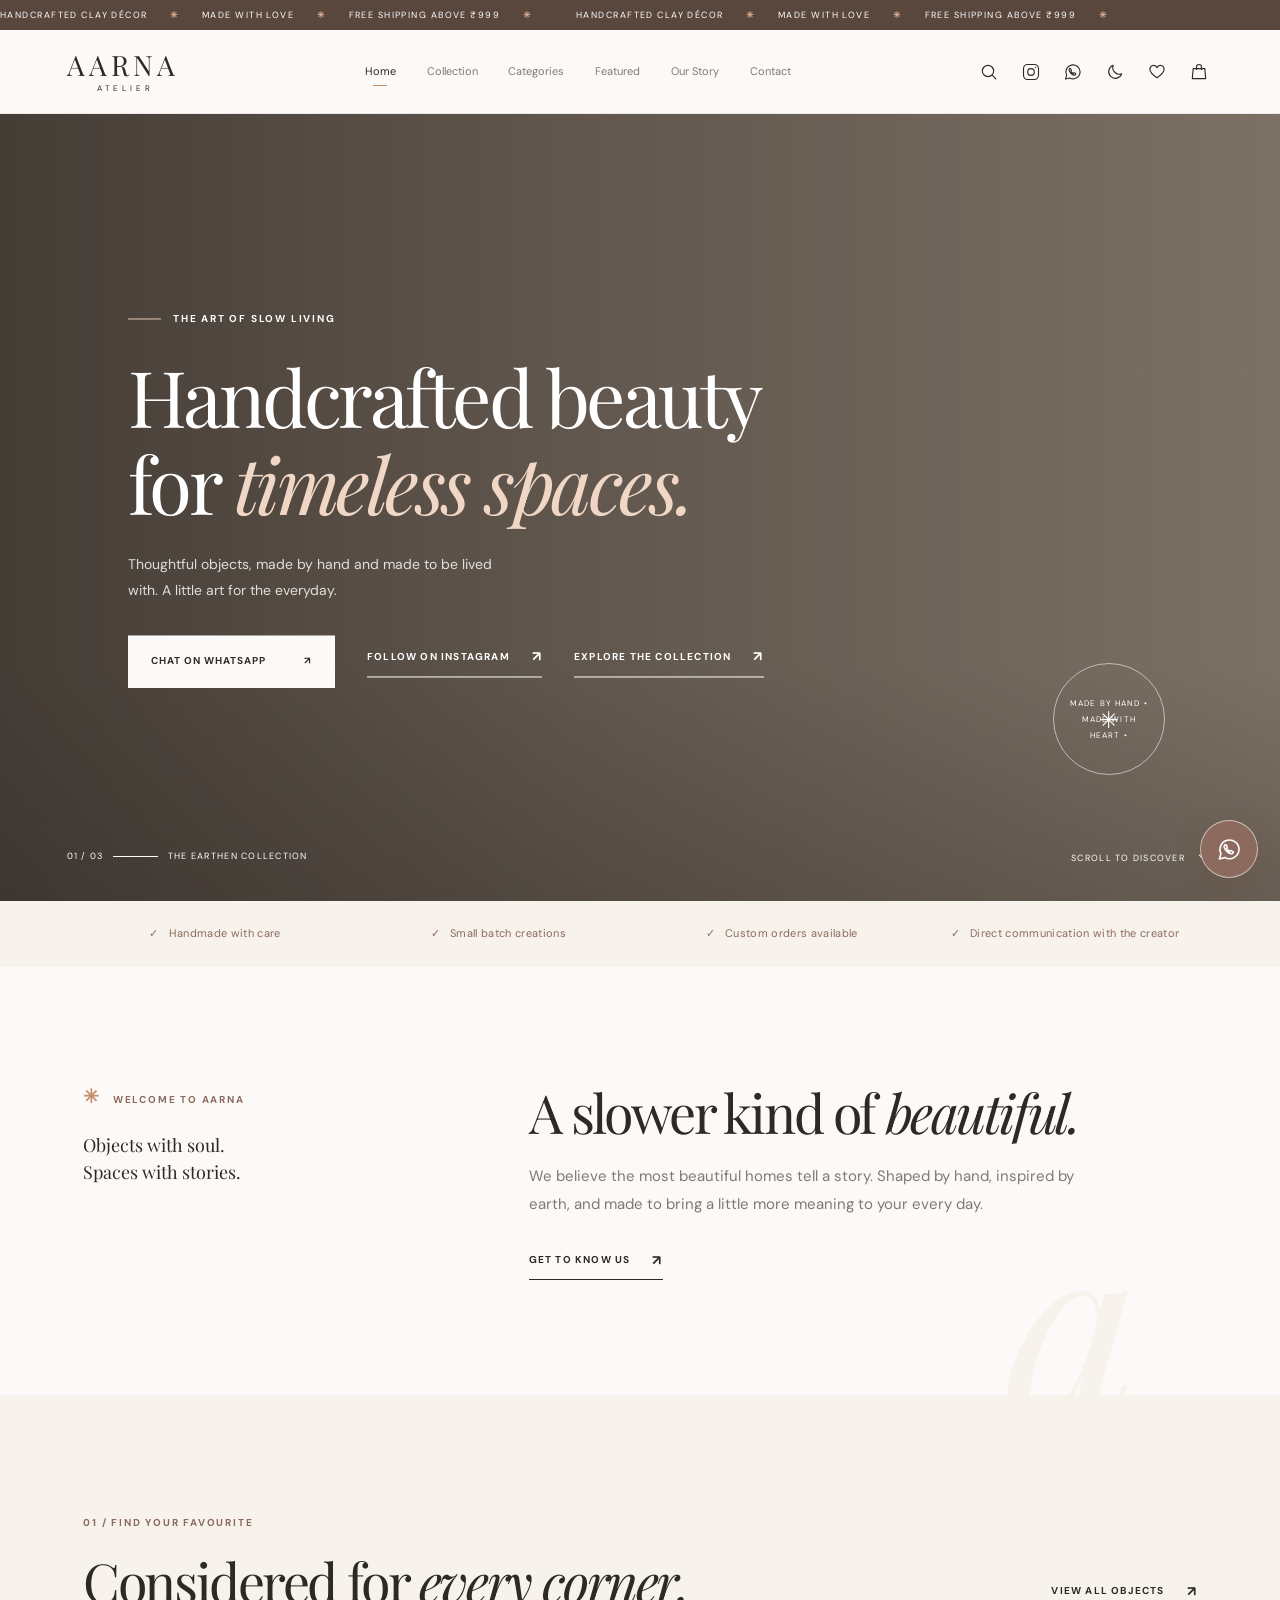
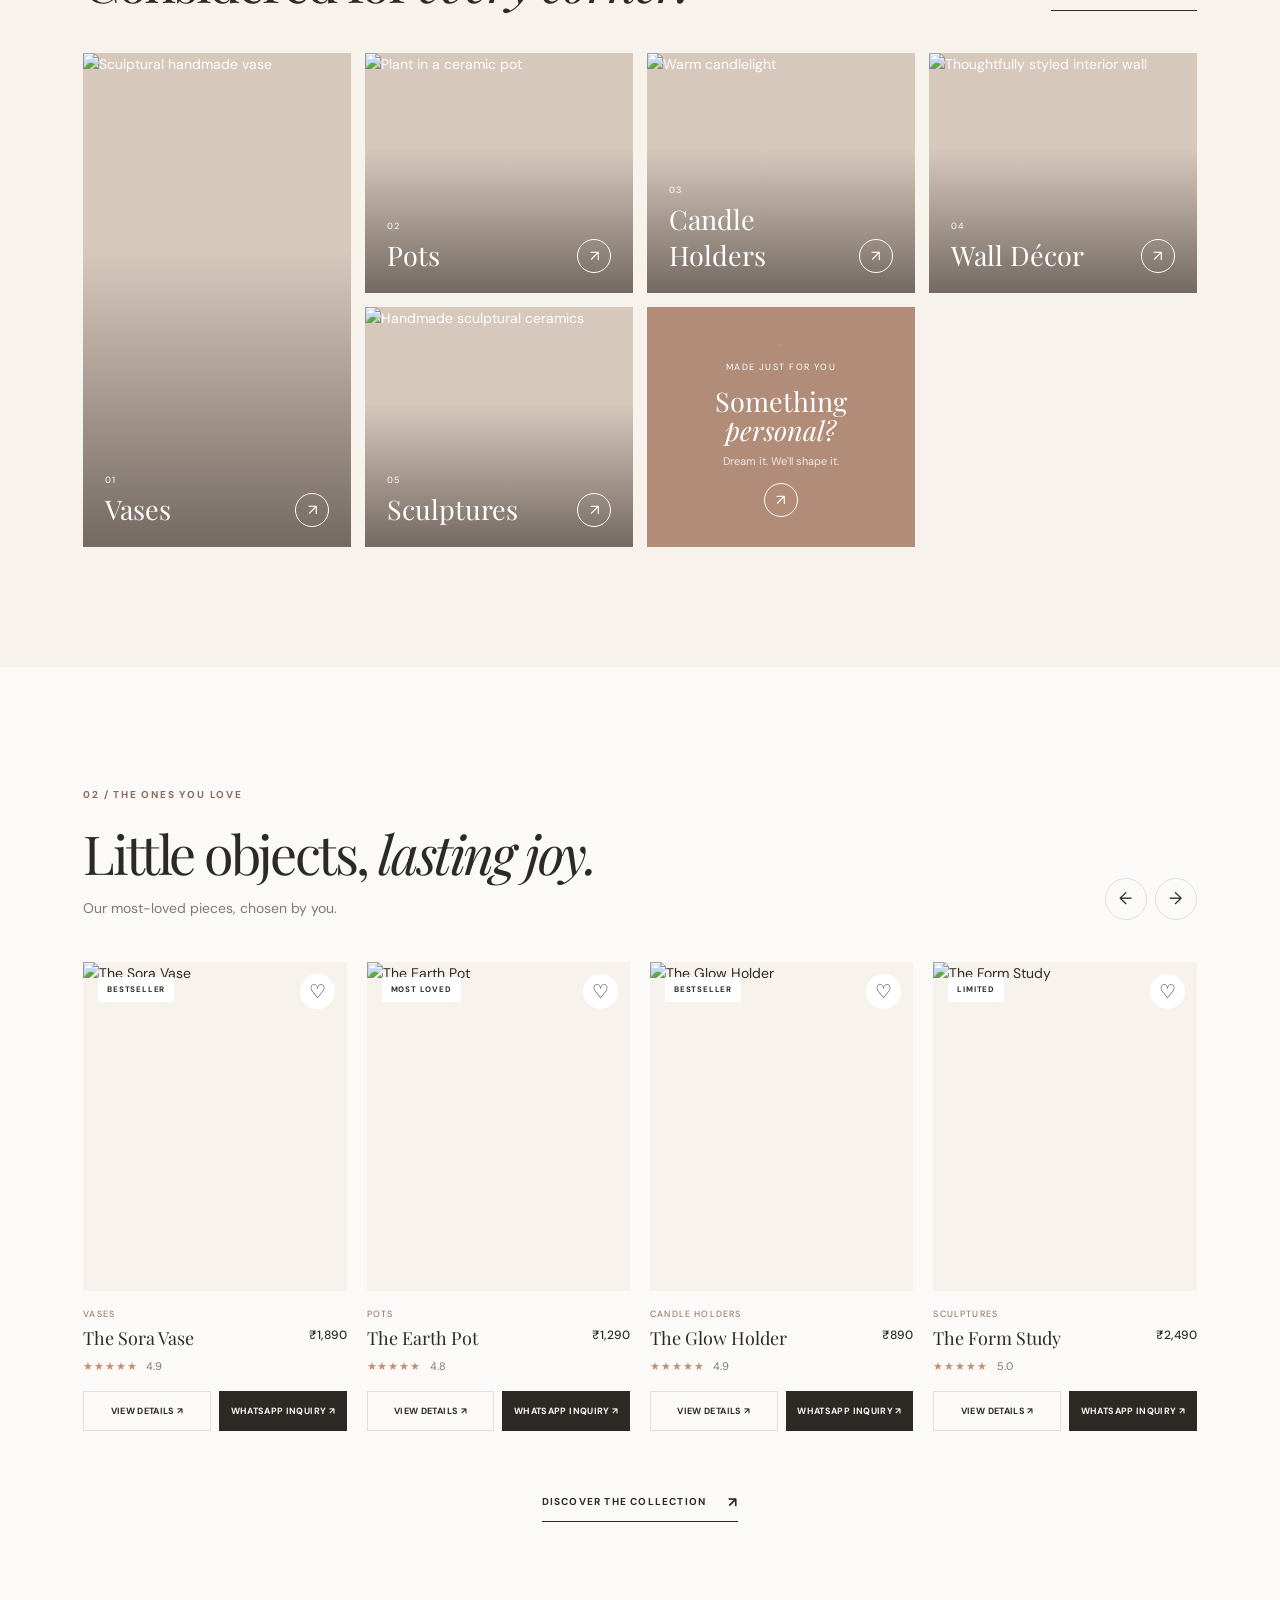
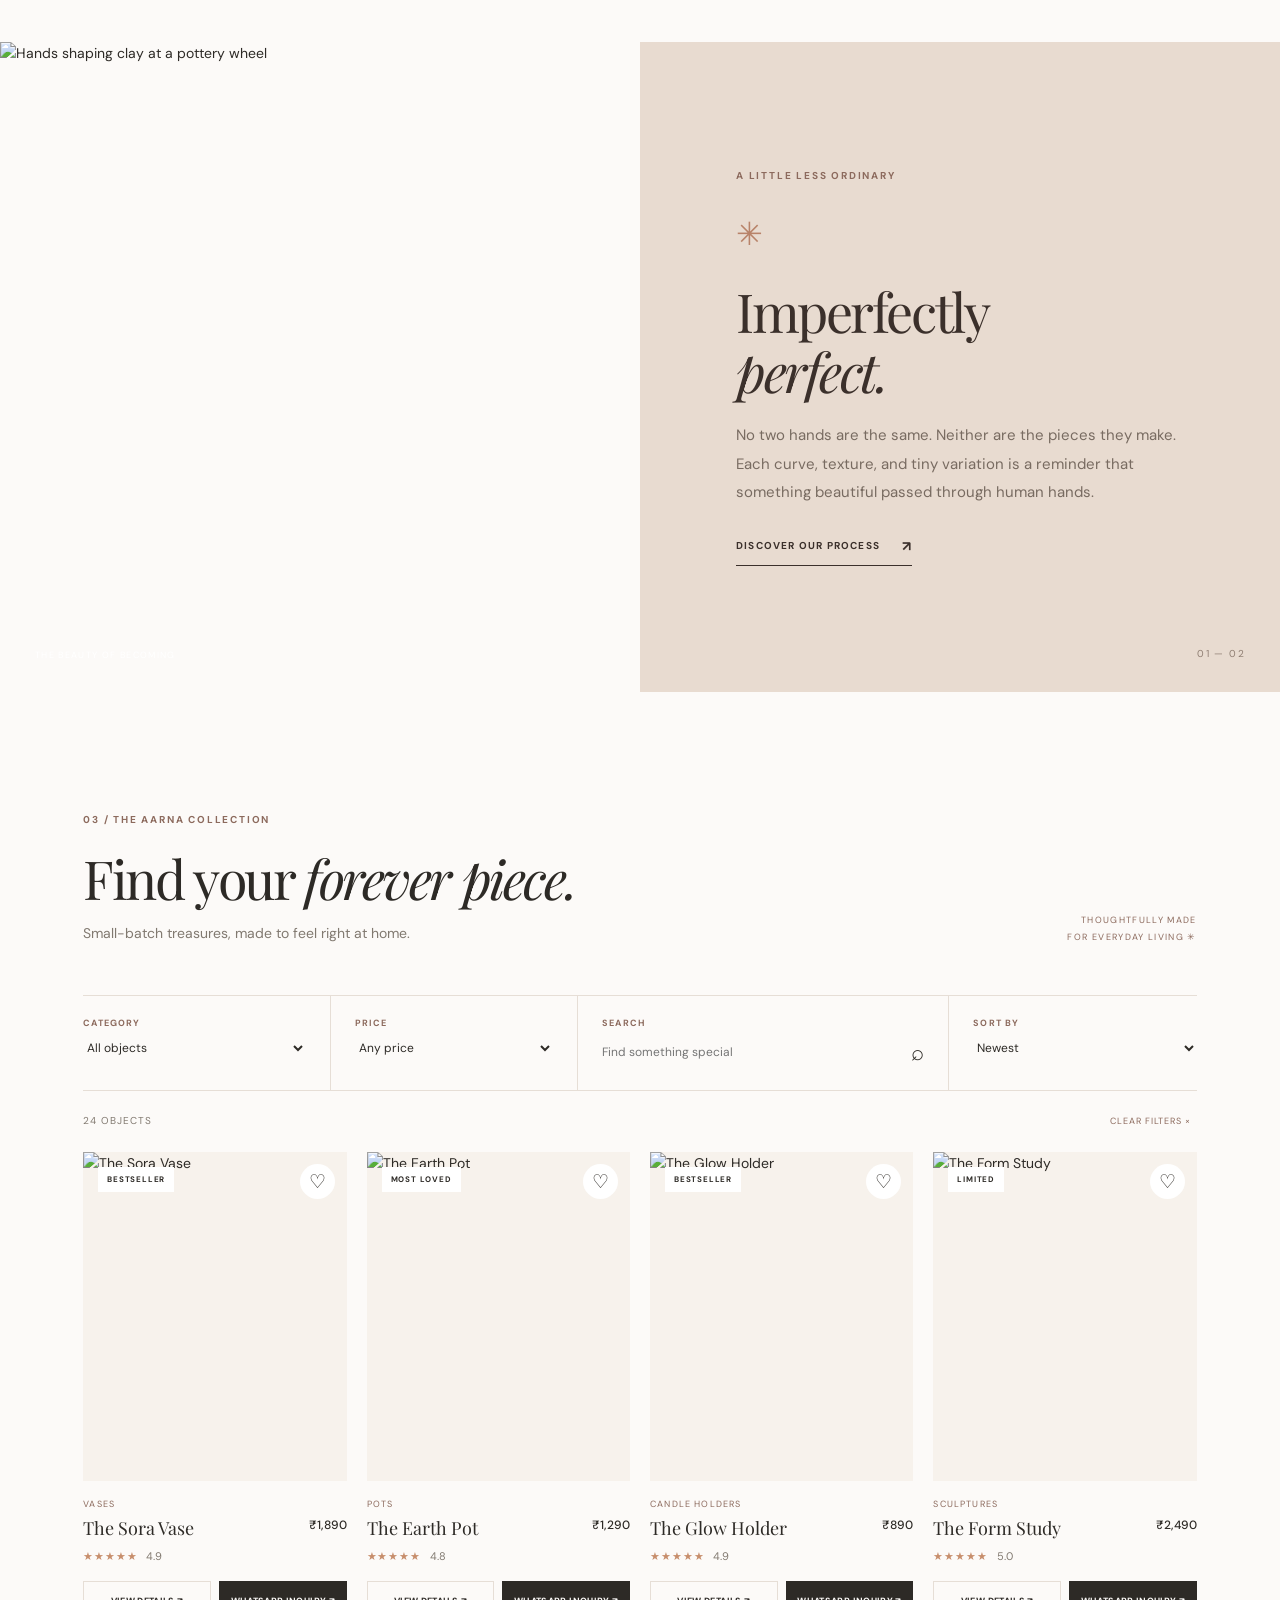
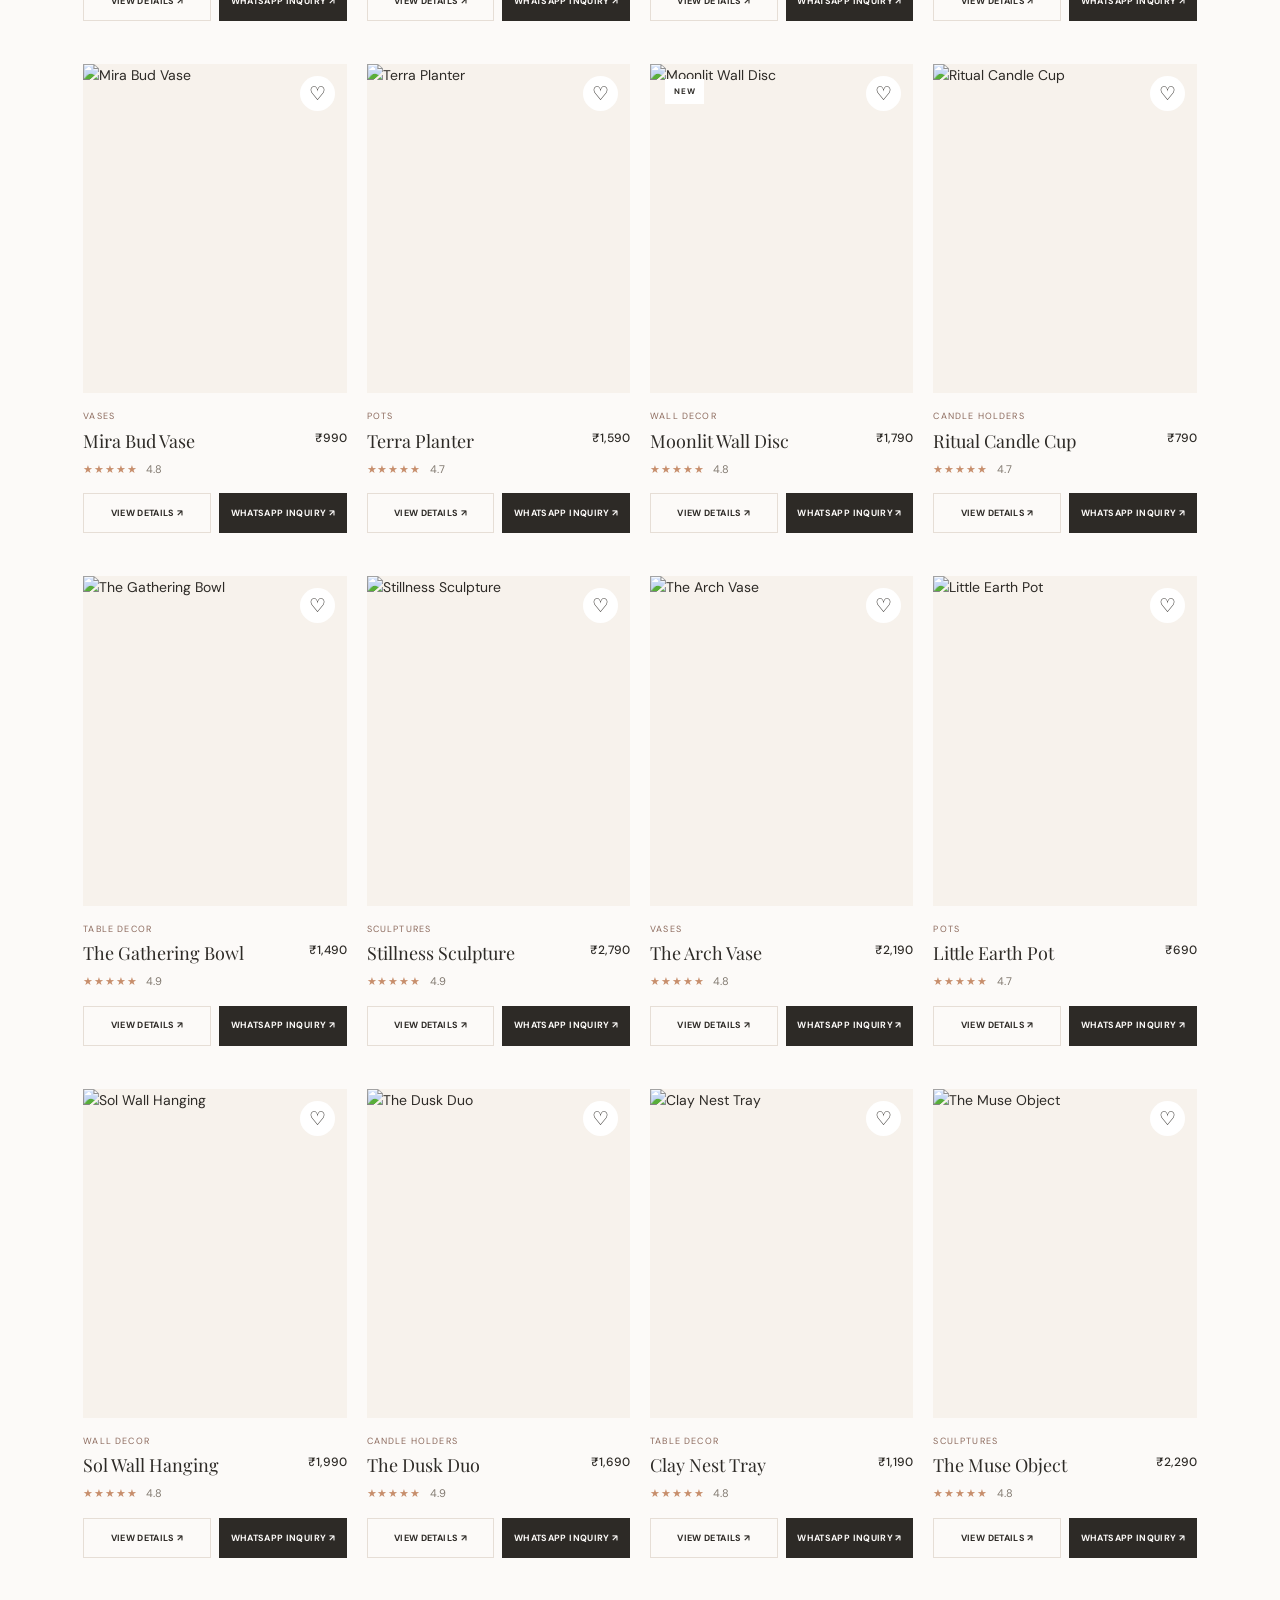
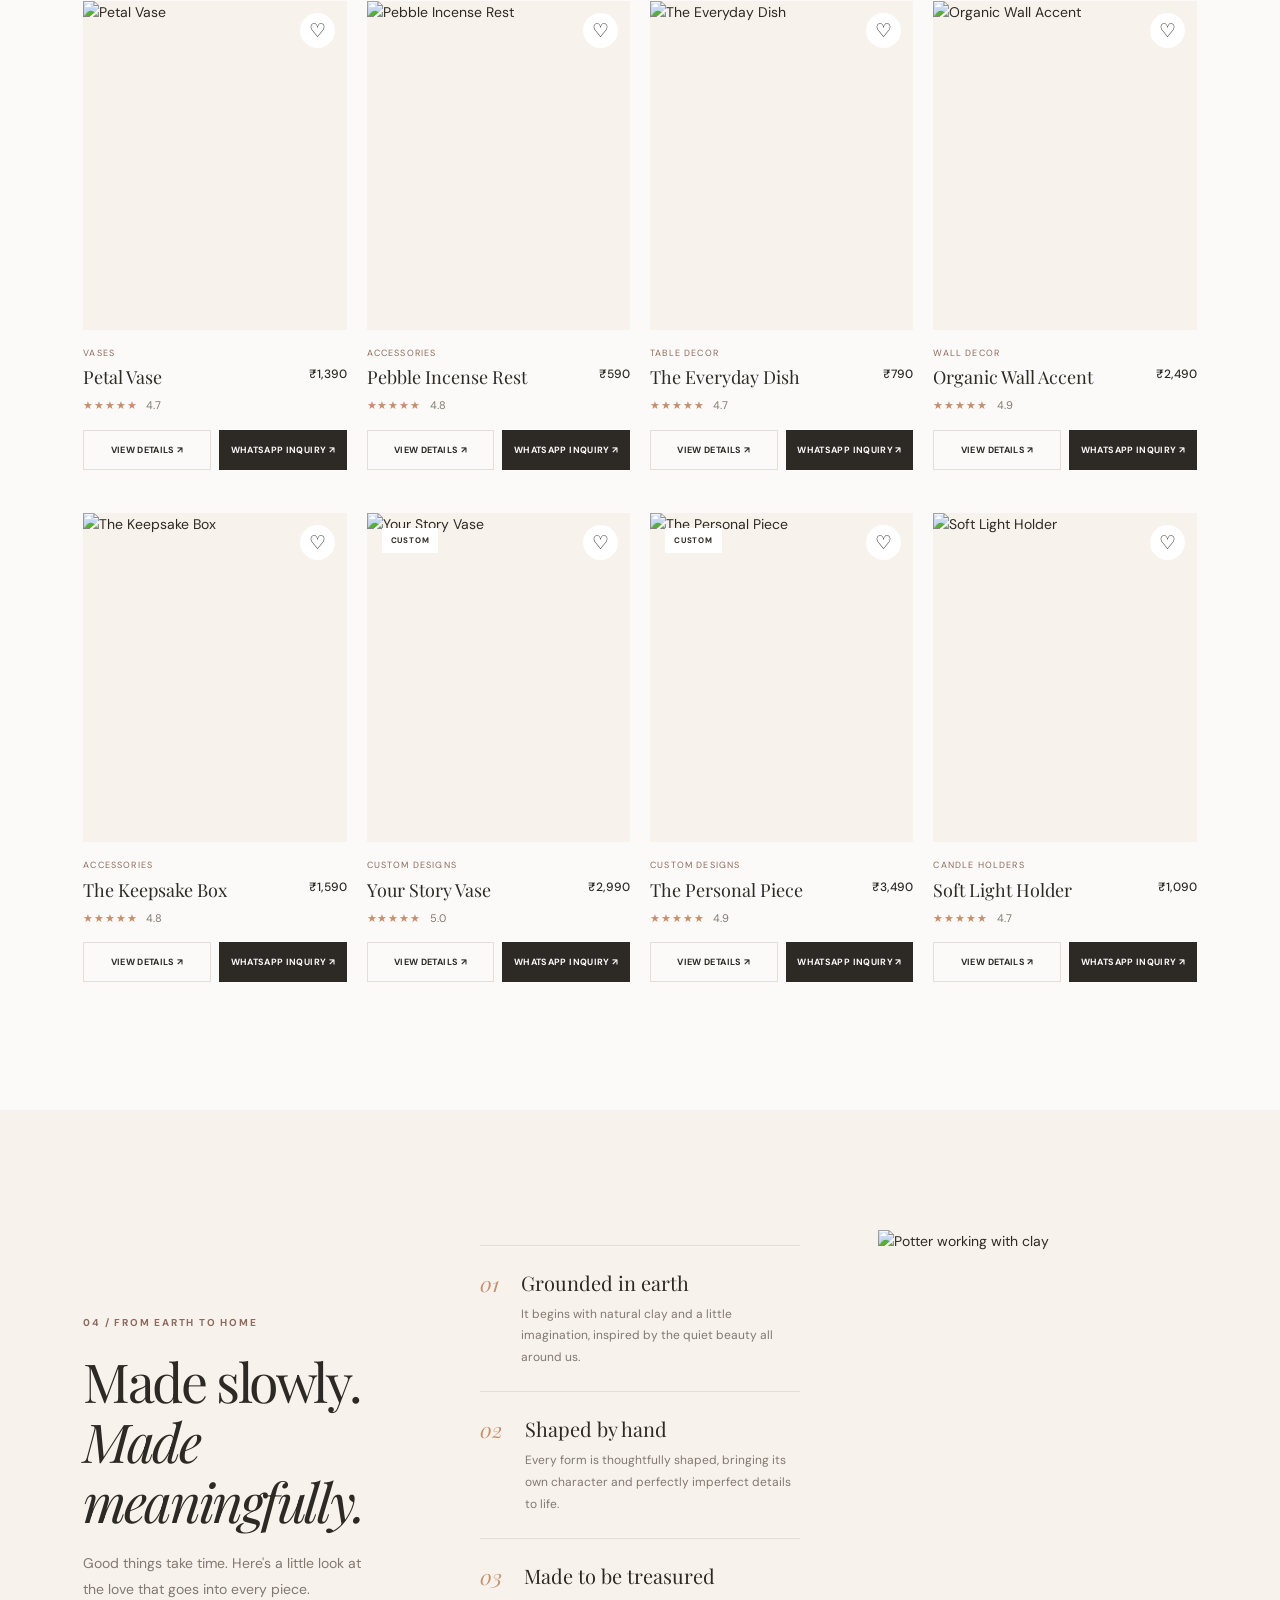
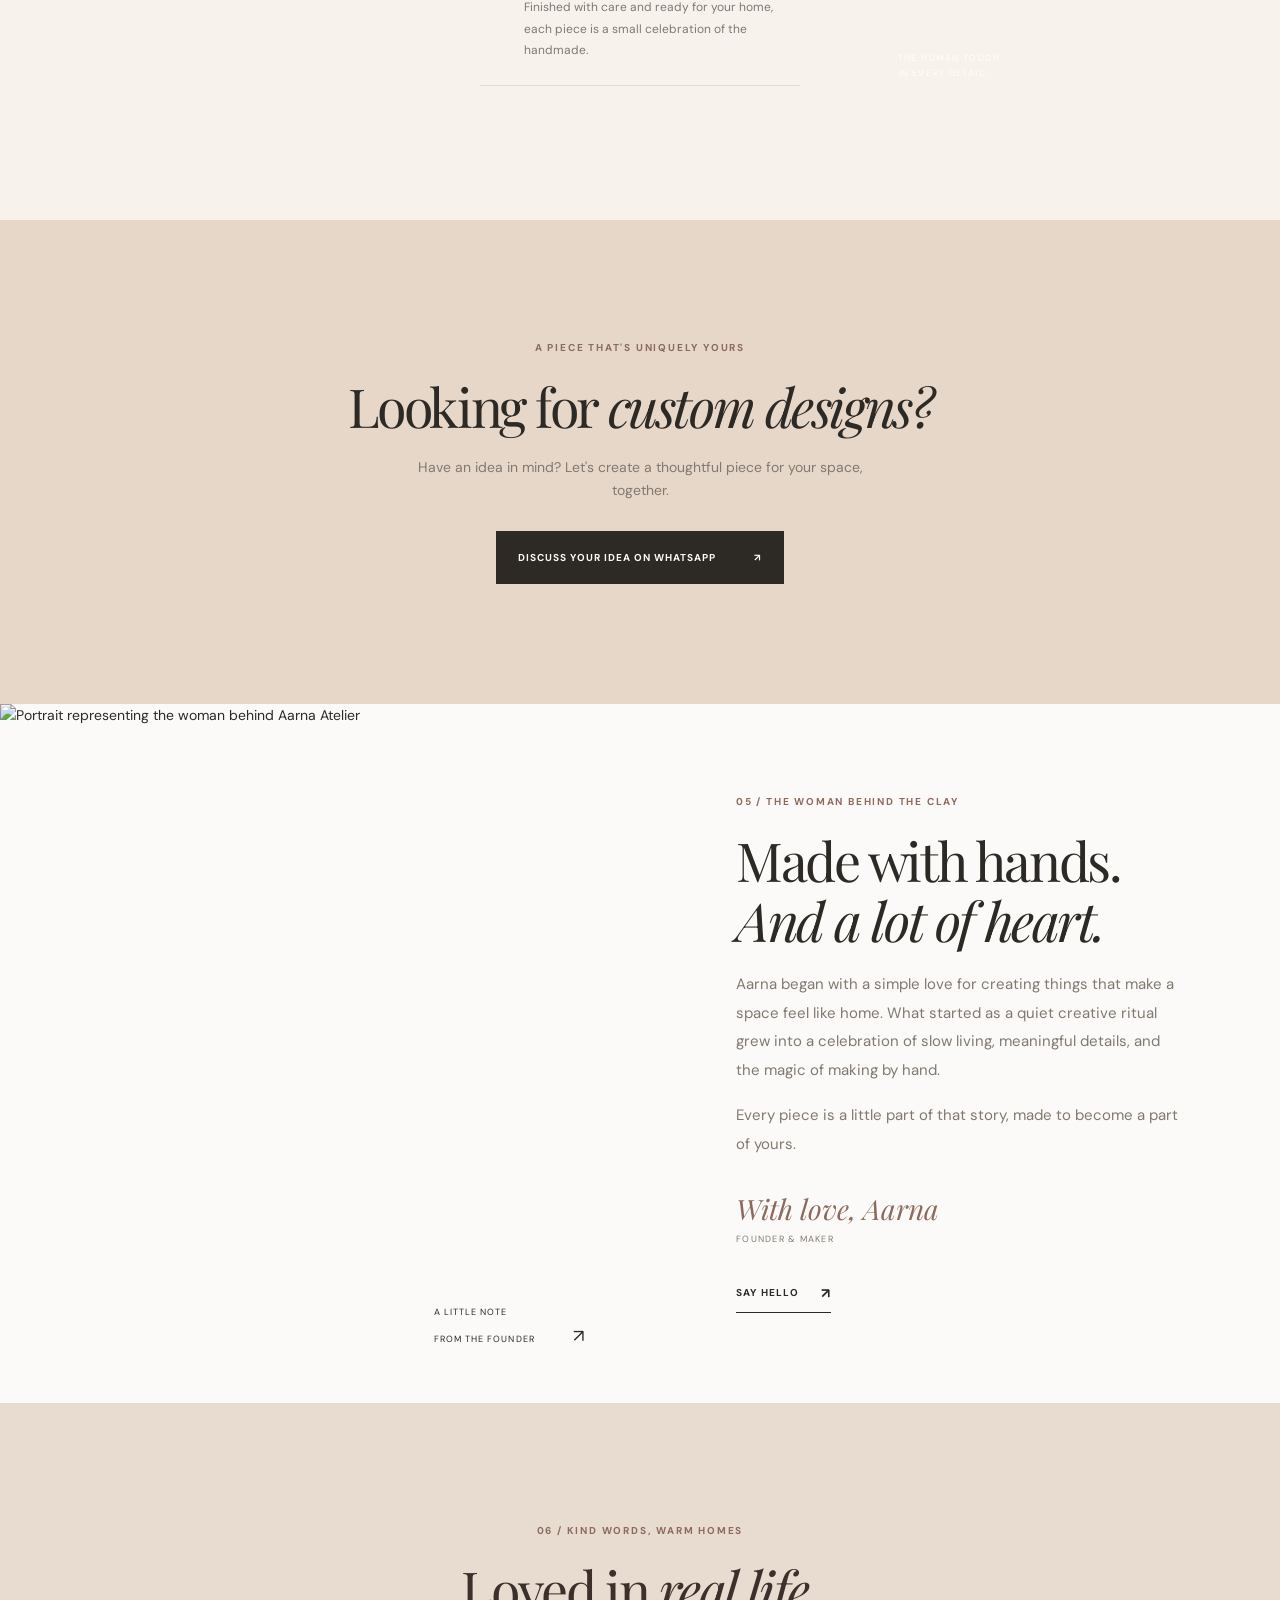
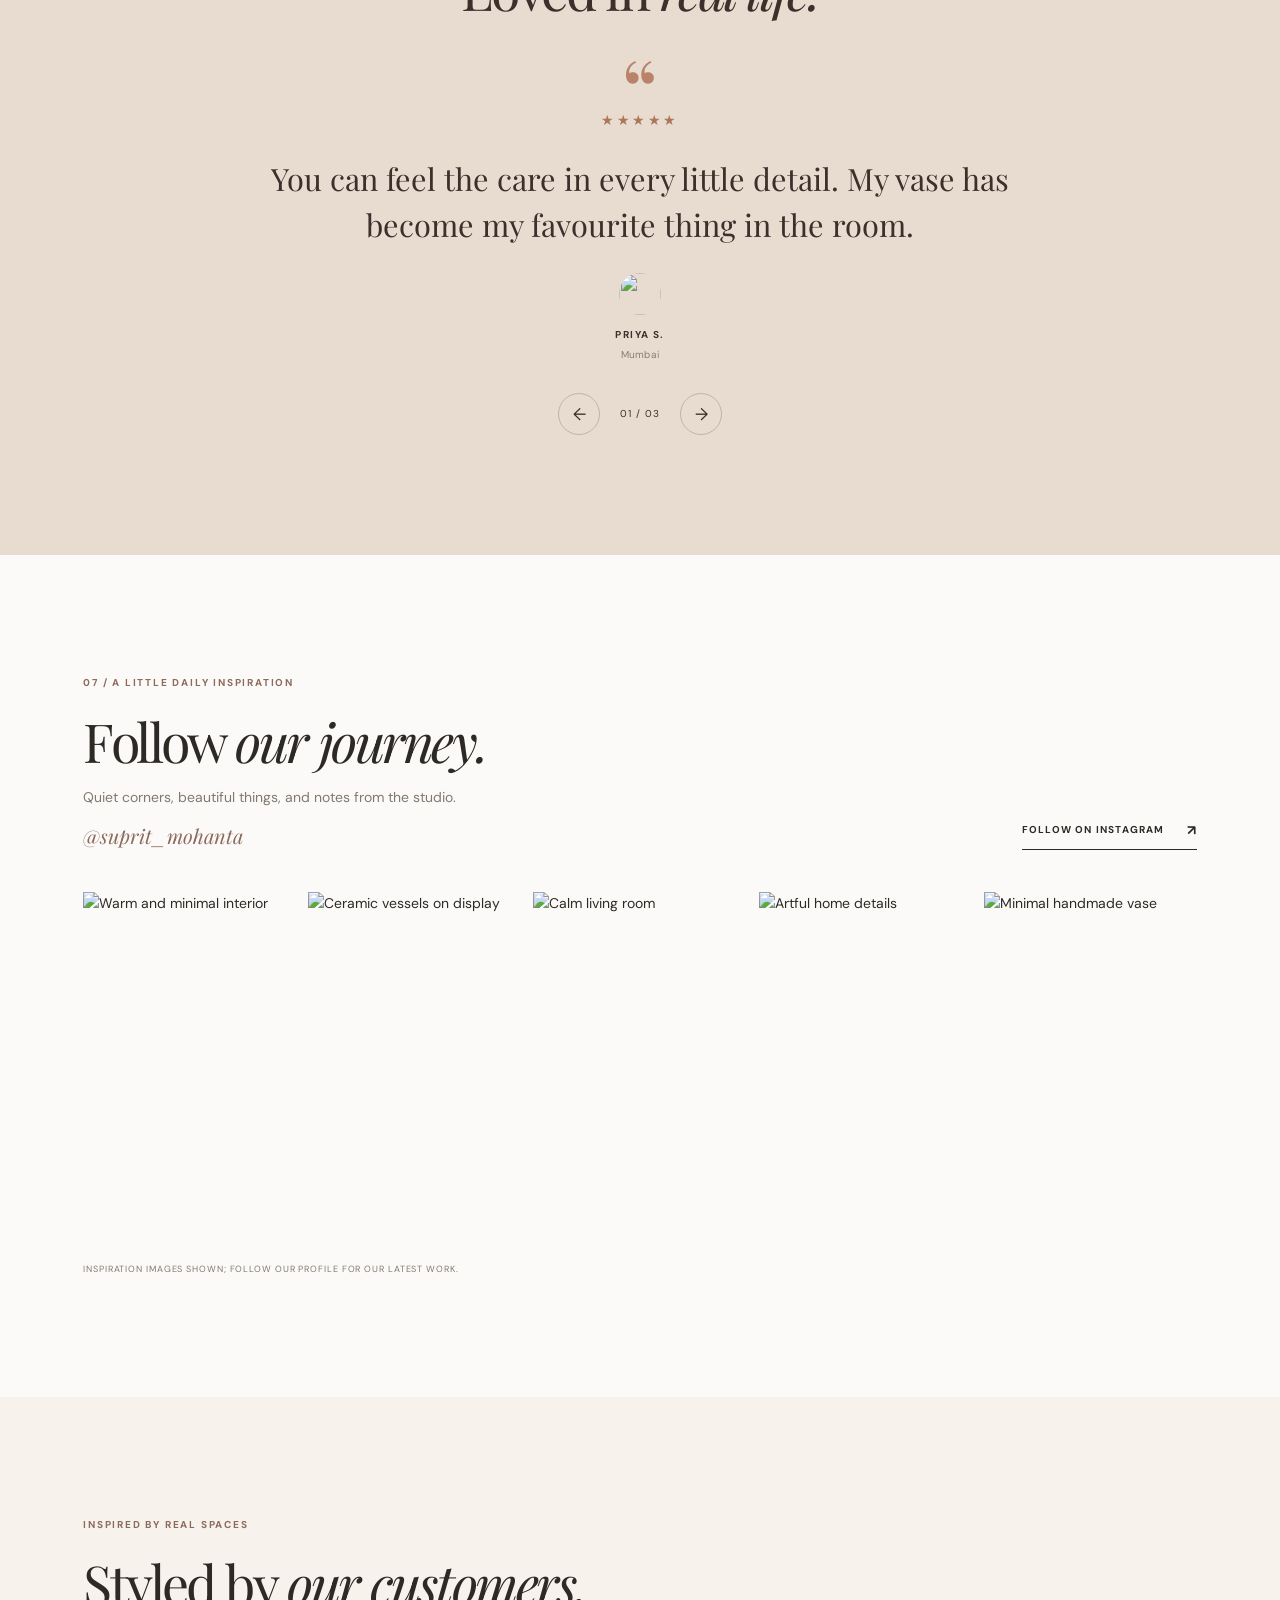
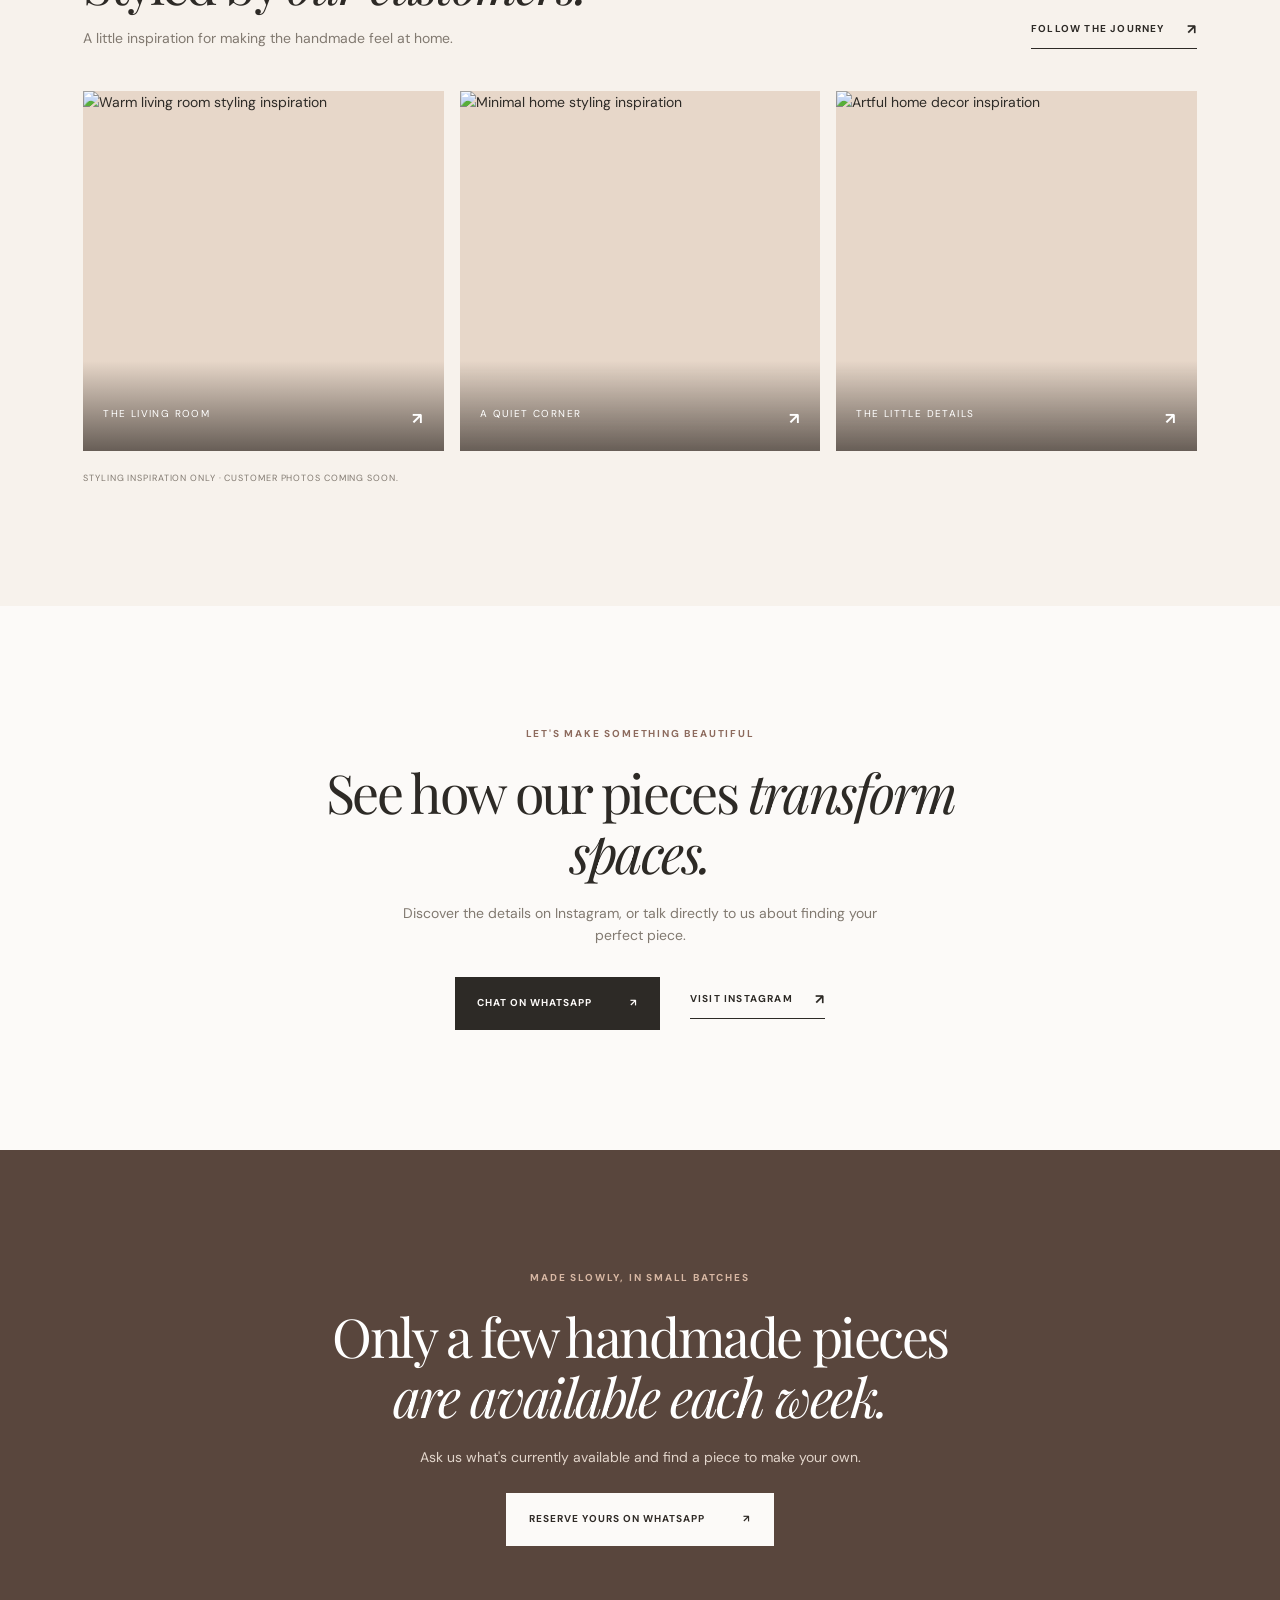
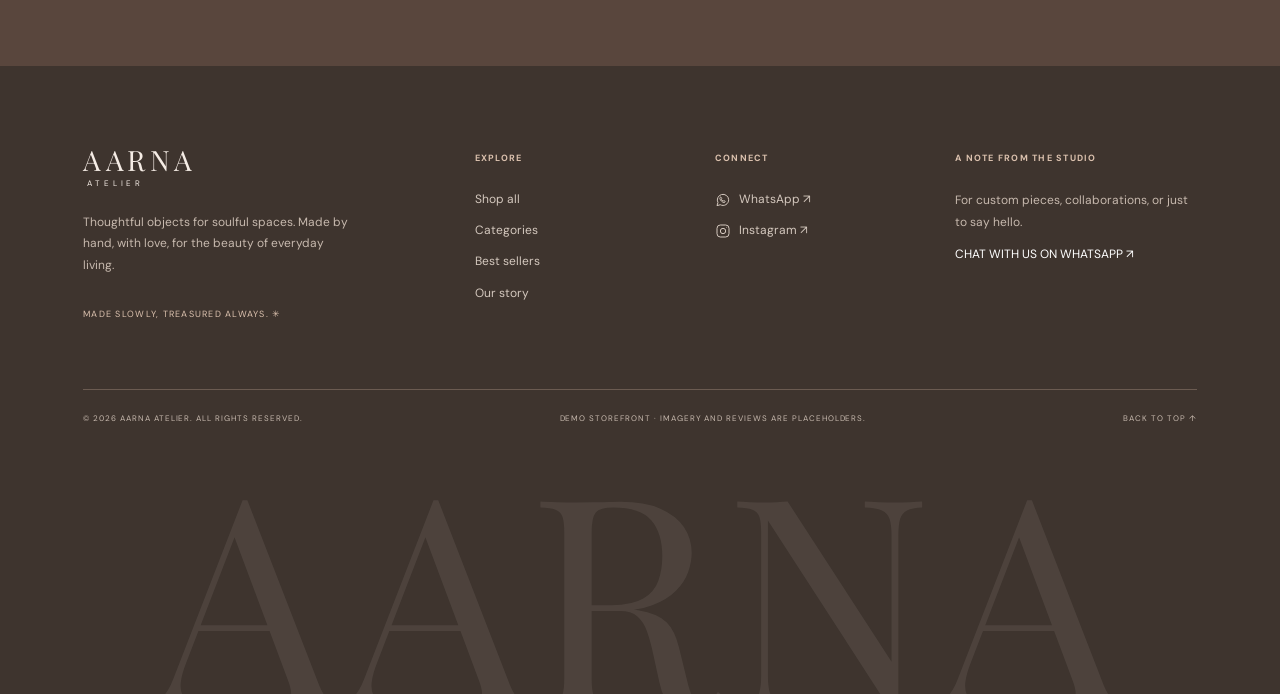
==== index.html @ 626f7609 "my decors" ====
<!DOCTYPE html>
<html lang="en">
<head>
  <meta charset="UTF-8">
  <meta name="viewport" content="width=device-width, initial-scale=1">
  <meta name="theme-color" content="#f7f2ec">
  <meta name="description" content="Thoughtfully handcrafted clay objects for a more beautiful everyday. Discover the collection at Aarna Atelier.">
  <title>Aarna Atelier | Objects for a beautiful everyday</title>
  <link rel="preconnect" href="https://fonts.googleapis.com">
  <link rel="preconnect" href="https://fonts.gstatic.com" crossorigin>
  <link href="https://fonts.googleapis.com/css2?family=DM+Sans:wght@400;500;600;700&family=Playfair+Display:ital,wght@0,400;0,500;0,600;1,400;1,500&display=swap" rel="stylesheet">
  <link rel="stylesheet" href="css/style.css">
  <script src="js/app.js" defer></script>
</head>
<body>
  <svg class="icon-sprite" xmlns="http://www.w3.org/2000/svg" aria-hidden="true">
    <symbol id="icon-instagram" viewBox="0 0 24 24"><rect x="3" y="3" width="18" height="18" rx="5"/><circle cx="12" cy="12" r="4"/><circle cx="17.5" cy="6.5" r=".7" fill="currentColor" stroke="none"/></symbol>
    <symbol id="icon-whatsapp" viewBox="0 0 24 24"><path d="M20.5 11.6a8.5 8.5 0 0 1-12.6 7.5L3 20.5l1.4-4.7A8.5 8.5 0 1 1 20.5 11.6Z"/><path d="M8.2 7.8c.3-.3.6-.3.8 0l1 1.8c.1.3 0 .5-.3.8l-.4.4c.5 1.1 1.7 2.4 2.9 2.9l.4-.5c.3-.3.5-.3.8-.2l1.8.9c.3.2.3.5.1.8-.4.8-1.1 1.2-1.9 1.1-2.6-.4-5.8-3.6-6.2-6.2-.1-.8.3-1.4 1-1.8Z"/></symbol>
  </svg>
  <div class="page-loader" aria-hidden="true"><span>AARNA <i>atelier</i></span></div>
  <div class="scroll-progress" aria-hidden="true"></div>
  <div class="announcement"><div class="announcement-track"><span>HANDCRAFTED CLAY DÉCOR <b>✳</b> MADE WITH LOVE <b>✳</b> FREE SHIPPING ABOVE ₹999 <b>✳</b></span><span aria-hidden="true">HANDCRAFTED CLAY DÉCOR <b>✳</b> MADE WITH LOVE <b>✳</b> FREE SHIPPING ABOVE ₹999 <b>✳</b></span></div></div>

  <header class="site-header" id="header">
    <div class="nav-wrap">
      <a class="brand" href="#home" aria-label="Aarna Atelier home"><span>AARNA</span><small>ATELIER</small></a>
      <nav class="desktop-nav" aria-label="Main navigation">
        <a class="active" href="#home">Home</a><a href="#collection">Collection</a><a href="#categories">Categories</a><a href="#featured">Featured</a><a href="#story">Our Story</a><a href="#contact">Contact</a>
      </nav>
      <div class="nav-actions">
        <button class="icon-button search-trigger" aria-label="Search products" title="Search products"><svg viewBox="0 0 24 24"><circle cx="10.8" cy="10.8" r="6.8"/><path d="m16 16 4.2 4.2"/></svg></button>
        <a class="icon-button nav-social" data-instagram target="_blank" rel="noopener noreferrer" aria-label="Follow us on Instagram" title="Instagram"><svg><use href="#icon-instagram"/></svg></a>
        <a class="icon-button nav-social" data-whatsapp target="_blank" rel="noopener noreferrer" aria-label="Chat on WhatsApp" title="WhatsApp"><svg><use href="#icon-whatsapp"/></svg></a>
        <button class="icon-button theme-toggle" aria-label="Switch to dark mode" title="Toggle color theme"><svg viewBox="0 0 24 24"><path d="M20 14.2A8 8 0 0 1 9.8 4 8 8 0 1 0 20 14.2Z"/></svg></button>
        <button class="icon-button wishlist-trigger" aria-label="View wishlist" title="View wishlist"><svg viewBox="0 0 24 24"><path d="M20.5 8.6c0 4-4.5 7.5-8.5 10.2-4-2.7-8.5-6.2-8.5-10.2a4.4 4.4 0 0 1 8.5-1.7 4.4 4.4 0 0 1 8.5 1.7Z"/></svg><span class="count wishlist-count" hidden>0</span></button>
        <button class="icon-button cart-trigger" aria-label="View shopping bag" title="Shopping bag"><svg viewBox="0 0 24 24"><path d="M5 8h14l1 12H4L5 8Z"/><path d="M9 9V6a3 3 0 1 1 6 0v3"/></svg><span class="count cart-count" hidden>0</span></button>
        <button class="icon-button menu-toggle" aria-label="Open menu" aria-expanded="false" aria-controls="mobile-nav"><svg viewBox="0 0 24 24"><path d="M3 8h18M3 16h18"/></svg></button>
      </div>
    </div>
    <nav class="mobile-nav" id="mobile-nav" aria-label="Mobile navigation" hidden><a href="#home">Home</a><a href="#collection">Collection</a><a href="#categories">Categories</a><a href="#featured">Featured</a><a href="#story">Our Story</a><a href="#contact">Contact</a></nav>
  </header>

  <main>
    <section class="hero" id="home">
      <div class="hero-image" role="img" aria-label="Artful ceramics in a warm, sunlit interior"></div>
      <div class="hero-shade"></div>
      <div class="hero-content">
        <div class="hero-kicker"><span></span> THE ART OF SLOW LIVING</div>
        <h1>Handcrafted beauty<br>for <em>timeless spaces.</em></h1>
        <p>Thoughtful objects, made by hand and made to be lived with. A little art for the everyday.</p>
        <div class="hero-buttons"><a class="button button-light" data-whatsapp target="_blank" rel="noopener noreferrer">CHAT ON WHATSAPP <span>↗</span></a><a class="text-link light-link" data-instagram target="_blank" rel="noopener noreferrer">FOLLOW ON INSTAGRAM <span>↗</span></a><a class="text-link light-link hero-shop" href="#collection">EXPLORE THE COLLECTION <span>↗</span></a></div>
      </div>
      <div class="hero-bottom"><span>01 / 03 &nbsp; <span class="hero-line"></span> &nbsp; THE EARTHEN COLLECTION</span><a href="#intro">SCROLL TO DISCOVER <span>↓</span></a></div>
      <div class="hero-stamp" aria-hidden="true"><span>MADE BY HAND • MADE WITH HEART •</span><b>✳</b></div>
    </section>

    <section class="trust-strip" aria-label="Why shop with us"><span>✓ &nbsp; Handmade with care</span><span>✓ &nbsp; Small batch creations</span><span>✓ &nbsp; Custom orders available</span><span>✓ &nbsp; Direct communication with the creator</span></section>

    <section class="intro section-pad" id="intro">
      <div class="intro-side reveal"><span class="eyebrow"><span class="tiny-star">✳</span> WELCOME TO AARNA</span><p>Objects with soul.<br>Spaces with stories.</p></div>
      <div class="intro-main reveal"><h2>A slower kind of <em>beautiful.</em></h2><p>We believe the most beautiful homes tell a story. Shaped by hand, inspired by earth, and made to bring a little more meaning to your every day.</p><a class="under-link" href="#story">GET TO KNOW US <span>↗</span></a></div>
      <span class="intro-mark" aria-hidden="true">a.</span>
    </section>

    <section class="categories section-pad" id="categories">
      <div class="section-heading reveal"><div><span class="eyebrow">01 / FIND YOUR FAVOURITE</span><h2>Considered for <em>every corner.</em></h2></div><a class="under-link" href="#collection">VIEW ALL OBJECTS <span>↗</span></a></div>
      <div class="category-grid">
        <a class="category-card category-large reveal" href="#collection" data-category="Vases"><img src="https://images.unsplash.com/photo-1578500494198-246f612d3b3d?auto=format&amp;fit=crop&amp;w=1000&amp;q=85" alt="Sculptural handmade vase" loading="lazy"><div class="category-overlay"><span>01</span><h3>Vases</h3><span class="circle-arrow">↗</span></div></a>
        <a class="category-card reveal" href="#collection" data-category="Pots"><img src="https://images.unsplash.com/photo-1485955900006-10f4d324d411?auto=format&amp;fit=crop&amp;w=700&amp;q=85" alt="Plant in a ceramic pot" loading="lazy"><div class="category-overlay"><span>02</span><h3>Pots</h3><span class="circle-arrow">↗</span></div></a>
        <a class="category-card reveal" href="#collection" data-category="Candle Holders"><img src="https://images.unsplash.com/photo-1603006905003-be475563bc59?auto=format&amp;fit=crop&amp;w=700&amp;q=85" alt="Warm candlelight" loading="lazy"><div class="category-overlay"><span>03</span><h3>Candle Holders</h3><span class="circle-arrow">↗</span></div></a>
        <a class="category-card reveal" href="#collection" data-category="Wall Decor"><img src="https://images.unsplash.com/photo-1618221195710-dd6b41faaea6?auto=format&amp;fit=crop&amp;w=700&amp;q=85" alt="Thoughtfully styled interior wall" loading="lazy"><div class="category-overlay"><span>04</span><h3>Wall Décor</h3><span class="circle-arrow">↗</span></div></a>
        <a class="category-card reveal" href="#collection" data-category="Sculptures"><img src="https://images.unsplash.com/photo-1578749556568-bc2c40e68b61?auto=format&amp;fit=crop&amp;w=700&amp;q=85" alt="Handmade sculptural ceramics" loading="lazy"><div class="category-overlay"><span>05</span><h3>Sculptures</h3><span class="circle-arrow">↗</span></div></a>
        <a class="category-card category-custom reveal" href="#collection" data-category="Custom Designs"><div class="custom-card-inner"><span class="tiny-star">✳</span><span>MADE JUST FOR YOU</span><h3>Something<br><em>personal?</em></h3><p>Dream it. We'll shape it.</p><span class="circle-arrow">↗</span></div></a>
      </div>
    </section>

    <section class="bestsellers section-pad" id="featured">
      <div class="section-heading reveal"><div><span class="eyebrow">02 / THE ONES YOU LOVE</span><h2>Little objects, <em>lasting joy.</em></h2><p>Our most-loved pieces, chosen by you.</p></div><div class="slider-controls"><button class="round-control" data-slide="prev" aria-label="Previous products">←</button><button class="round-control" data-slide="next" aria-label="Next products">→</button></div></div>
      <div class="product-slider" id="bestseller-slider" aria-label="Best selling products"></div>
      <div class="center-link"><a class="under-link" href="#collection">DISCOVER THE COLLECTION <span>↗</span></a></div>
    </section>

    <section class="feature-story" aria-label="The beauty of handmade">
      <div class="feature-image reveal"><img src="https://images.unsplash.com/photo-1565193566173-7a0ee3dbe261?auto=format&amp;fit=crop&amp;w=1200&amp;q=85" alt="Hands shaping clay at a pottery wheel" loading="lazy"><span class="image-label">THE BEAUTY OF BECOMING</span></div>
      <div class="feature-copy reveal"><span class="eyebrow">A LITTLE LESS ORDINARY</span><span class="feature-star">✳</span><h2>Imperfectly<br><em>perfect.</em></h2><p>No two hands are the same. Neither are the pieces they make. Each curve, texture, and tiny variation is a reminder that something beautiful passed through human hands.</p><a class="under-link" href="#craft">DISCOVER OUR PROCESS <span>↗</span></a><span class="feature-number">01 — 02</span></div>
    </section>

    <section class="catalog section-pad" id="collection">
      <div class="section-heading reveal"><div><span class="eyebrow">03 / THE AARNA COLLECTION</span><h2>Find your <em>forever piece.</em></h2><p>Small-batch treasures, made to feel right at home.</p></div><span class="catalog-note">THOUGHTFULLY MADE<br>FOR EVERYDAY LIVING ✳</span></div>
      <div class="catalog-toolbar">
        <div class="filter-group"><label for="category-filter">CATEGORY</label><select id="category-filter"><option value="All">All objects</option><option>Vases</option><option>Pots</option><option>Candle Holders</option><option>Wall Decor</option><option>Table Decor</option><option>Sculptures</option><option>Accessories</option><option>Custom Designs</option></select></div>
        <div class="filter-group"><label for="price-filter">PRICE</label><select id="price-filter"><option value="all">Any price</option><option value="1000">Under ₹1,000</option><option value="2000">₹1,000 – ₹2,000</option><option value="above">Above ₹2,000</option></select></div>
        <div class="filter-group search-group"><label for="product-search">SEARCH</label><div class="input-icon"><input type="search" id="product-search" placeholder="Find something special"><span>⌕</span></div></div>
        <div class="filter-group sort-group"><label for="sort-filter">SORT BY</label><select id="sort-filter"><option value="newest">Newest</option><option value="low">Price: Low to High</option><option value="high">Price: High to Low</option><option value="popular">Popular</option></select></div>
      </div>
      <div class="results-line"><span id="results-count" aria-live="polite"></span><button class="reset-filters" type="button">CLEAR FILTERS ×</button></div>
      <div class="product-grid" id="product-grid"></div>
      <p class="empty-state" id="empty-state" hidden>No pieces found. Try a different search or filter.</p>
    </section>

    <section class="craft section-pad" id="craft">
      <div class="craft-heading reveal"><span class="eyebrow">04 / FROM EARTH TO HOME</span><h2>Made slowly.<br><em>Made meaningfully.</em></h2><p>Good things take time. Here's a little look at the love that goes into every piece.</p></div>
      <div class="craft-steps">
        <article class="craft-step reveal"><span>01</span><div><h3>Grounded in earth</h3><p>It begins with natural clay and a little imagination, inspired by the quiet beauty all around us.</p></div></article>
        <article class="craft-step reveal"><span>02</span><div><h3>Shaped by hand</h3><p>Every form is thoughtfully shaped, bringing its own character and perfectly imperfect details to life.</p></div></article>
        <article class="craft-step reveal"><span>03</span><div><h3>Made to be treasured</h3><p>Finished with care and ready for your home, each piece is a small celebration of the handmade.</p></div></article>
      </div>
      <div class="craft-image reveal"><img src="https://images.unsplash.com/photo-1493106641515-6b5631de4bb9?auto=format&amp;fit=crop&amp;w=1000&amp;q=85" alt="Potter working with clay" loading="lazy"><span>THE HUMAN TOUCH<br>IN EVERY DETAIL.</span></div>
    </section>

    <section class="custom-inquiry section-pad">
      <div class="custom-inquiry-inner reveal"><span class="eyebrow">A PIECE THAT'S UNIQUELY YOURS</span><h2>Looking for <em>custom designs?</em></h2><p>Have an idea in mind? Let's create a thoughtful piece for your space, together.</p><button class="button button-dark" data-custom-inquiry>DISCUSS YOUR IDEA ON WHATSAPP <span>↗</span></button></div>
    </section>

    <section class="founder" id="story">
      <div class="founder-image reveal"><img src="https://images.unsplash.com/photo-1531123897727-8f129e1688ce?auto=format&amp;fit=crop&amp;w=1000&amp;q=85" alt="Portrait representing the woman behind Aarna Atelier" loading="lazy"><div class="founder-image-note">A LITTLE NOTE<br>FROM THE FOUNDER <span>↗</span></div></div>
      <div class="founder-copy reveal"><span class="eyebrow">05 / THE WOMAN BEHIND THE CLAY</span><h2>Made with hands.<br><em>And a lot of heart.</em></h2><p>Aarna began with a simple love for creating things that make a space feel like home. What started as a quiet creative ritual grew into a celebration of slow living, meaningful details, and the magic of making by hand.</p><p>Every piece is a little part of that story, made to become a part of yours.</p><span class="signature">With love, Aarna</span><span class="founder-role">FOUNDER &amp; MAKER</span><a class="under-link" href="#contact">SAY HELLO <span>↗</span></a></div>
    </section>

    <section class="testimonials section-pad" aria-label="Customer testimonials">
      <div class="testimonials-heading reveal"><span class="eyebrow">06 / KIND WORDS, WARM HOMES</span><h2>Loved in <em>real life.</em></h2></div>
      <div class="testimonial-stage reveal" aria-live="polite"><div class="quote-mark">“</div><div id="testimonial-content"></div><div class="testimonial-nav"><button class="round-control" id="review-prev" aria-label="Previous review">←</button><span id="review-position"></span><button class="round-control" id="review-next" aria-label="Next review">→</button></div></div>
    </section>

    <section class="social section-pad">
      <div class="section-heading reveal"><div><span class="eyebrow">07 / A LITTLE DAILY INSPIRATION</span><h2>Follow <em>our journey.</em></h2><p>Quiet corners, beautiful things, and notes from the studio.</p><a class="instagram-handle" data-instagram target="_blank" rel="noopener noreferrer">Instagram</a></div><a class="under-link" data-instagram target="_blank" rel="noopener noreferrer">FOLLOW ON INSTAGRAM <span>↗</span></a></div>
      <div class="social-grid">
        <a data-instagram target="_blank" rel="noopener noreferrer" aria-label="Visit Instagram"><img src="https://images.unsplash.com/photo-1616486338812-3dadae4b4ace?auto=format&amp;fit=crop&amp;w=600&amp;q=80" alt="Warm and minimal interior" loading="lazy"><span class="social-overlay"><b>♡</b><svg><use href="#icon-instagram"/></svg></span></a>
        <a data-instagram target="_blank" rel="noopener noreferrer" aria-label="Visit Instagram"><img src="https://images.unsplash.com/photo-1490312278390-ab64016e0aa9?auto=format&amp;fit=crop&amp;w=600&amp;q=80" alt="Ceramic vessels on display" loading="lazy"><span class="social-overlay"><b>♡</b><svg><use href="#icon-instagram"/></svg></span></a>
        <a data-instagram target="_blank" rel="noopener noreferrer" aria-label="Visit Instagram"><img src="https://images.unsplash.com/photo-1600210492486-724fe5c67fb0?auto=format&amp;fit=crop&amp;w=600&amp;q=80" alt="Calm living room" loading="lazy"><span class="social-overlay"><b>♡</b><svg><use href="#icon-instagram"/></svg></span></a>
        <a data-instagram target="_blank" rel="noopener noreferrer" aria-label="Visit Instagram"><img src="https://images.unsplash.com/photo-1513519245088-0e12902e5a38?auto=format&amp;fit=crop&amp;w=600&amp;q=80" alt="Artful home details" loading="lazy"><span class="social-overlay"><b>♡</b><svg><use href="#icon-instagram"/></svg></span></a>
        <a data-instagram target="_blank" rel="noopener noreferrer" aria-label="Visit Instagram"><img src="https://images.unsplash.com/photo-1578500494198-246f612d3b3d?auto=format&amp;fit=crop&amp;w=600&amp;q=80" alt="Minimal handmade vase" loading="lazy"><span class="social-overlay"><b>♡</b><svg><use href="#icon-instagram"/></svg></span></a>
      </div>
      <p class="placeholder-note">INSPIRATION IMAGES SHOWN; FOLLOW OUR PROFILE FOR OUR LATEST WORK.</p>
    </section>

    <section class="customer-style section-pad">
      <div class="section-heading reveal"><div><span class="eyebrow">INSPIRED BY REAL SPACES</span><h2>Styled by <em>our customers.</em></h2><p>A little inspiration for making the handmade feel at home.</p></div><a class="under-link" data-instagram target="_blank" rel="noopener noreferrer">FOLLOW THE JOURNEY <span>↗</span></a></div>
      <div class="customer-grid">
        <a data-instagram target="_blank" rel="noopener noreferrer"><img src="https://images.unsplash.com/photo-1600210492486-724fe5c67fb0?auto=format&amp;fit=crop&amp;w=800&amp;q=80" alt="Warm living room styling inspiration" loading="lazy"><span>THE LIVING ROOM <b>↗</b></span></a>
        <a data-instagram target="_blank" rel="noopener noreferrer"><img src="https://images.unsplash.com/photo-1616486338812-3dadae4b4ace?auto=format&amp;fit=crop&amp;w=800&amp;q=80" alt="Minimal home styling inspiration" loading="lazy"><span>A QUIET CORNER <b>↗</b></span></a>
        <a data-instagram target="_blank" rel="noopener noreferrer"><img src="https://images.unsplash.com/photo-1513519245088-0e12902e5a38?auto=format&amp;fit=crop&amp;w=800&amp;q=80" alt="Artful home decor inspiration" loading="lazy"><span>THE LITTLE DETAILS <b>↗</b></span></a>
      </div><p class="placeholder-note">STYLING INSPIRATION ONLY · CUSTOMER PHOTOS COMING SOON.</p>
    </section>

    <section class="social-cta section-pad"><div class="reveal"><span class="eyebrow">LET'S MAKE SOMETHING BEAUTIFUL</span><h2>See how our pieces <em>transform spaces.</em></h2><p>Discover the details on Instagram, or talk directly to us about finding your perfect piece.</p><div class="social-cta-actions"><a class="button button-dark" data-whatsapp target="_blank" rel="noopener noreferrer">CHAT ON WHATSAPP <span>↗</span></a><a class="under-link" data-instagram target="_blank" rel="noopener noreferrer">VISIT INSTAGRAM <span>↗</span></a></div></div></section>

    <section class="availability section-pad"><div class="reveal"><span class="eyebrow">MADE SLOWLY, IN SMALL BATCHES</span><h2>Only a few handmade pieces<br><em>are available each week.</em></h2><p>Ask us what's currently available and find a piece to make your own.</p><a class="button button-light" data-whatsapp target="_blank" rel="noopener noreferrer">RESERVE YOURS ON WHATSAPP <span>↗</span></a></div></section>
  </main>

  <footer class="footer" id="contact"><div class="footer-main">
    <div class="footer-brand"><a class="brand" href="#home"><span>AARNA</span><small>ATELIER</small></a><p>Thoughtful objects for soulful spaces. Made by hand, with love, for the beauty of everyday living.</p><span>MADE SLOWLY, TREASURED ALWAYS. ✳</span></div>
    <div><h3>EXPLORE</h3><a href="#collection">Shop all</a><a href="#categories">Categories</a><a href="#featured">Best sellers</a><a href="#story">Our story</a></div>
    <div><h3>CONNECT</h3><a class="footer-social" data-whatsapp target="_blank" rel="noopener noreferrer"><svg><use href="#icon-whatsapp"/></svg> WhatsApp ↗</a><a class="footer-social" data-instagram target="_blank" rel="noopener noreferrer"><svg><use href="#icon-instagram"/></svg> Instagram ↗</a></div>
    <div class="footer-note"><h3>A NOTE FROM THE STUDIO</h3><p>For custom pieces, collaborations, or just to say hello.</p><a class="footer-email" data-whatsapp target="_blank" rel="noopener noreferrer">CHAT WITH US ON WHATSAPP ↗</a></div>
  </div><div class="footer-bottom"><span>© 2026 AARNA ATELIER. ALL RIGHTS RESERVED.</span><span>DEMO STOREFRONT · IMAGERY AND REVIEWS ARE PLACEHOLDERS.</span><a href="#home">BACK TO TOP ↑</a></div><div class="footer-wordmark" aria-hidden="true">AARNA</div></footer>

  <button class="back-to-top" aria-label="Back to top">↑</button>
  <a class="floating-whatsapp" data-whatsapp target="_blank" rel="noopener noreferrer" aria-label="Chat on WhatsApp — need help choosing decor?"><span class="whatsapp-tooltip">Need help choosing decor?</span><svg><use href="#icon-whatsapp"/></svg></a>
  <div class="toast" role="status" aria-live="polite"></div>
  <dialog class="quick-view" id="quick-view" aria-labelledby="modal-title"><button class="modal-close" aria-label="Close quick view">×</button><div class="modal-body" id="modal-body"></div></dialog>
  <dialog class="drawer" id="drawer" aria-labelledby="drawer-title"><div class="drawer-head"><div><span class="eyebrow">YOUR LITTLE COLLECTION</span><h2 id="drawer-title"></h2></div><button class="drawer-close" aria-label="Close panel">×</button></div><div id="drawer-content"></div></dialog>
</body>
</html>
---- css/style.css ----
@charset "UTF-8";
:root{--ivory:#f7f2ec;--beige:#e7d7c9;--terracotta:#c78e6c;--brown:#8c6a5d;--ink:#2d2a26;--muted:#817970;--bg:#fcfaf8;--card:#fff;--line:#e6ded6;--serif:"Playfair Display",Georgia,serif;--sans:"DM Sans",Arial,sans-serif;--shadow:0 12px 35px rgba(67,48,36,.09)}
*{box-sizing:border-box}html{scroll-behavior:smooth;scroll-padding-top:92px}body{margin:0;background:var(--bg);color:var(--ink);font-family:var(--sans);font-size:14px;line-height:1.6}body.dark{--ivory:#332c28;--beige:#514239;--ink:#f2e9df;--muted:#b7a99d;--bg:#25211f;--card:#352d29;--line:#50443d;--shadow:0 12px 35px rgba(0,0,0,.2);color-scheme:dark}body:has(dialog[open]){overflow:hidden}a{color:inherit;text-decoration:none}button,input,select{font:inherit}button{cursor:pointer}button:focus-visible,a:focus-visible,input:focus-visible,select:focus-visible{outline:2px solid var(--terracotta);outline-offset:4px}img{display:block;width:100%;height:100%;object-fit:cover}h1,h2,h3,p{margin-top:0}h1,h2,h3{font-weight:400}h1,h2{font-family:var(--serif);letter-spacing:-.045em;line-height:1.12}h2{font-size:clamp(35px,4.2vw,64px);margin-bottom:20px}h2 em,h1 em{font-weight:400}p{color:var(--muted)}.sr-only{position:absolute;width:1px;height:1px;padding:0;margin:-1px;overflow:hidden;clip:rect(0,0,0,0);white-space:nowrap;border:0}
.page-loader{position:fixed;inset:0;z-index:1000;background:#f7f2ec;color:#4a3c35;display:grid;place-items:center;transition:opacity .55s,visibility .55s;letter-spacing:.28em;font-size:23px}.page-loader i{display:block;text-align:center;font:italic 13px var(--serif);letter-spacing:.1em}.page-loader.is-loaded{opacity:0;visibility:hidden}.scroll-progress{position:fixed;top:0;left:0;height:2px;background:var(--terracotta);z-index:100;transform-origin:left;transform:scaleX(0);width:100%}.announcement{height:30px;background:#59463d;color:#fff;overflow:hidden;display:flex;align-items:center;font-size:9px;letter-spacing:.16em}.announcement-track{display:flex;width:max-content;animation:marquee 35s linear infinite}.announcement-track span{white-space:nowrap;padding-right:25px}.announcement b{color:#d7ad94;margin:0 19px}@keyframes marquee{to{transform:translateX(-50%)}}
.site-header{position:sticky;top:0;z-index:50;background:rgba(252,250,248,.94);border-bottom:1px solid rgba(140,106,93,.13);backdrop-filter:blur(16px);transition:box-shadow .3s,background .3s}body.dark .site-header{background:rgba(37,33,31,.94)}.site-header.scrolled{box-shadow:0 4px 20px rgba(50,35,25,.07)}.nav-wrap{height:83px;max-width:1800px;margin:auto;padding:0 5.2%;display:flex;align-items:center;justify-content:space-between;gap:30px}.brand{display:inline-flex;flex-direction:column;align-items:center;line-height:1}.brand span{font-family:var(--serif);font-size:28px;letter-spacing:.16em}.brand small{font-size:8px;letter-spacing:.48em;margin-top:5px;margin-left:4px}.desktop-nav{display:flex;align-items:center;gap:clamp(18px,2.4vw,40px);margin:auto}.desktop-nav a{font-size:11px;color:var(--muted);transition:color .25s}.desktop-nav a:hover,.desktop-nav .active{color:var(--ink)}.desktop-nav .active:after{content:"";display:block;width:14px;height:1px;background:var(--terracotta);margin:5px auto -6px}.nav-actions{display:flex;gap:14px;align-items:center}.icon-button{position:relative;background:none;border:0;color:var(--ink);padding:4px;line-height:0}.icon-button svg{width:20px;height:20px;fill:none;stroke:currentColor;stroke-width:1.35;stroke-linecap:round;stroke-linejoin:round}.icon-button:hover{color:var(--terracotta)}.count{position:absolute;top:-3px;right:-5px;background:var(--terracotta);color:white;border-radius:50%;font-size:8px;line-height:15px;min-width:15px;text-align:center}.menu-toggle{display:none}.mobile-nav{padding:10px 6% 22px}.mobile-nav:not([hidden]){display:grid;gap:10px}.mobile-nav a{padding:7px 0;border-bottom:1px solid var(--line)}
.hero{height:min(790px,calc(100svh - 113px));min-height:570px;position:relative;color:white;overflow:hidden;background:#82766a}.hero-image{position:absolute;inset:-5%;background:url("https://images.unsplash.com/photo-1600210492486-724fe5c67fb0?auto=format&fit=crop&w=2200&q=88") center 55%/cover;animation:hero-reveal 1.5s cubic-bezier(.2,.6,.2,1) both;will-change:transform}.hero-shade{position:absolute;inset:0;background:linear-gradient(90deg,rgba(35,29,25,.64) 0%,rgba(35,29,25,.35) 45%,rgba(35,29,25,.05) 100%),linear-gradient(0deg,rgba(35,29,25,.23),transparent 30%)}@keyframes hero-reveal{from{transform:scale(1.09);opacity:.5}to{transform:scale(1);opacity:1}}.hero-content{position:absolute;top:49%;left:10%;transform:translateY(-50%);max-width:760px;animation:hero-text 1s .2s both}@keyframes hero-text{from{opacity:0;transform:translateY(calc(-50% + 20px))}to{opacity:1;transform:translateY(-50%)}}.hero-kicker,.eyebrow{font-size:10px;font-weight:700;letter-spacing:.18em;text-transform:uppercase}.hero-kicker{display:flex;align-items:center;gap:12px;margin-bottom:26px}.hero-kicker span{width:33px;height:1px;background:#e6c9b6}.hero h1{font-size:clamp(48px,6.1vw,92px);margin:0 0 23px}.hero h1 em{color:#f0d7c5}.hero-content p{color:rgba(255,255,255,.82);font-size:14px;max-width:390px;line-height:1.9;margin-bottom:31px}.hero-buttons{display:flex;align-items:center;gap:32px}.button{min-height:53px;padding:0 22px;display:inline-flex;align-items:center;justify-content:space-between;gap:38px;border:1px solid transparent;font-size:10px;font-weight:700;letter-spacing:.1em;transition:background .25s,color .25s,transform .25s}.button:hover{transform:translateY(-3px)}.button-light{background:#fcfaf8;color:#302b27}.button-light:hover{background:#dec5b4}.text-link,.under-link{font-size:10px;font-weight:700;letter-spacing:.12em;display:inline-flex;gap:22px;align-items:center;padding-bottom:8px;border-bottom:1px solid currentColor}.text-link span,.under-link span{font-size:14px;transition:transform .25s}.text-link:hover span,.under-link:hover span{transform:translate(3px,-3px)}.light-link{color:white}.hero-bottom{position:absolute;bottom:32px;left:5.2%;right:5.2%;display:flex;align-items:center;justify-content:space-between;font-size:9px;letter-spacing:.14em}.hero-bottom a span{font-size:16px;margin-left:10px}.hero-line{display:inline-block;width:45px;height:1px;background:white;vertical-align:middle}.hero-stamp{position:absolute;right:9%;bottom:16%;width:112px;height:112px;border:1px solid rgba(255,255,255,.55);border-radius:50%;display:grid;place-items:center;text-align:center;animation:float 5s ease-in-out infinite}.hero-stamp span{position:absolute;width:80px;font-size:8px;line-height:2;letter-spacing:.14em}.hero-stamp b{font-size:23px;font-weight:400;margin-top:3px}@keyframes float{50%{transform:translateY(-10px)}}
.section-pad{padding:120px 6.5%}.eyebrow{display:block;color:var(--brown);margin-bottom:20px}.tiny-star{color:var(--terracotta);font-size:19px;margin-right:8px}.intro{position:relative;display:grid;grid-template-columns:1fr 2fr;gap:10%;overflow:hidden;padding-top:115px;padding-bottom:115px}.intro-side p{font-family:var(--serif);font-size:18px;color:var(--ink);line-height:1.5}.intro-main{max-width:670px}.intro-main p,.feature-copy p,.founder-copy p{font-size:15px;line-height:1.9;max-width:560px;margin-bottom:28px}.intro-mark{position:absolute;right:6%;bottom:-98px;font:italic 260px var(--serif);color:var(--ivory);z-index:-1}.section-heading{display:flex;align-items:end;justify-content:space-between;gap:25px;margin-bottom:42px}.section-heading h2{margin-bottom:0}.section-heading p{margin:14px 0 0}.categories{background:var(--ivory)}.category-grid{display:grid;grid-template-columns:repeat(4,1fr);grid-template-rows:repeat(2,240px);gap:14px}.category-card{position:relative;overflow:hidden;background:#d7c8bc;color:#fff}.category-large{grid-row:span 2}.category-card img{transition:transform .8s cubic-bezier(.2,.7,.2,1)}.category-card:hover img{transform:scale(1.06)}.category-card:not(.category-custom):after{content:"";position:absolute;inset:0;background:linear-gradient(0deg,rgba(35,28,24,.55),transparent 60%)}.category-overlay{position:absolute;z-index:1;left:22px;right:22px;bottom:20px;display:grid;grid-template-columns:1fr auto;align-items:end}.category-overlay>span:first-child{grid-column:span 2;font-size:9px;letter-spacing:.14em;margin-bottom:4px}.category-overlay h3{font:27px var(--serif);margin:0}.circle-arrow{width:34px;height:34px;display:grid;place-items:center;border:1px solid currentColor;border-radius:50%;font-size:15px;transition:transform .25s,background .25s}.category-card:hover .circle-arrow{transform:rotate(45deg);background:rgba(255,255,255,.15)}.category-custom{background:#b18c79;display:grid;place-items:center;text-align:center}.custom-card-inner>span:not(.circle-arrow){display:block;font-size:9px;letter-spacing:.16em}.custom-card-inner .tiny-star{font-size:24px;margin:0 0 8px}.custom-card-inner h3{font:27px/1.1 var(--serif);margin:12px 0 7px}.custom-card-inner p{font-size:11px;color:rgba(255,255,255,.8);margin:0 0 12px}.custom-card-inner .circle-arrow{margin:auto}
.bestsellers{overflow:hidden}.slider-controls{display:flex;gap:8px}.round-control{border:1px solid var(--line);background:transparent;color:var(--ink);width:42px;height:42px;border-radius:50%;font-size:17px;transition:background .25s,color .25s,border .25s}.round-control:hover{background:var(--ink);color:var(--bg);border-color:var(--ink)}.product-slider{display:grid;grid-auto-flow:column;grid-auto-columns:calc((100% - 60px)/4);gap:20px;overflow-x:auto;scroll-snap-type:x mandatory;scrollbar-width:none;cursor:grab}.product-slider::-webkit-scrollbar{display:none}.product-slider.dragging{cursor:grabbing;scroll-snap-type:none;user-select:none}.product-card{min-width:0;scroll-snap-align:start}.product-image-wrap{position:relative;overflow:hidden;background:var(--ivory);aspect-ratio:4/5}.product-image-wrap img{transition:transform .7s ease,filter .4s}.product-card:hover .product-image-wrap img{transform:scale(1.055);filter:brightness(.94)}.product-badge{position:absolute;top:15px;left:15px;background:var(--card);color:var(--ink);padding:6px 9px;font-size:8px;font-weight:700;letter-spacing:.1em}.heart-button{position:absolute;top:12px;right:12px;width:35px;height:35px;background:var(--card);border:0;border-radius:50%;color:var(--ink);font-size:19px;line-height:1;transition:transform .25s,color .25s}.heart-button:hover,.heart-button.saved{color:var(--terracotta);transform:scale(1.1)}.quick-button{position:absolute;bottom:12px;left:12px;right:12px;background:rgba(252,250,248,.94);color:#2d2a26;border:0;padding:13px;font-size:9px;font-weight:700;letter-spacing:.12em;transform:translateY(60px);opacity:0;transition:transform .3s,opacity .3s}.product-card:hover .quick-button,.product-card:focus-within .quick-button{transform:translateY(0);opacity:1}.product-meta{padding:16px 0 8px}.product-category{display:block;color:var(--brown);font-size:9px;letter-spacing:.13em;text-transform:uppercase;margin-bottom:5px}.product-title-row{display:flex;justify-content:space-between;gap:8px}.product-title-row h3{font:18px var(--serif);margin:0}.product-title-row strong{font-size:12px;font-weight:500;white-space:nowrap}.rating{color:var(--terracotta);font-size:11px;letter-spacing:.08em;margin-top:8px}.rating span{color:var(--muted);letter-spacing:0;margin-left:5px}.center-link{text-align:center;margin-top:50px}
.feature-story{display:grid;grid-template-columns:1fr 1fr;min-height:650px}.feature-image,.founder-image{position:relative;overflow:hidden}.feature-image img,.founder-image img{min-height:100%}.image-label{position:absolute;bottom:30px;left:35px;color:white;font-size:9px;letter-spacing:.15em}.feature-copy{background:#e8dbd0;color:#3b302b;display:flex;flex-direction:column;justify-content:center;align-items:flex-start;padding:12% 15%;position:relative}.feature-copy p{color:#786b61}.feature-star{font-size:32px;color:#b88369;margin:5px 0 20px}.feature-number{position:absolute;bottom:30px;right:35px;font-size:10px;letter-spacing:.14em;color:#8f7e72}
.catalog-note{font-size:9px;letter-spacing:.15em;line-height:1.8;text-align:right;color:var(--brown)}.catalog-toolbar{display:grid;grid-template-columns:1fr 1fr 1.5fr 1fr;border-top:1px solid var(--line);border-bottom:1px solid var(--line);margin-top:50px}.filter-group{padding:20px 24px;border-right:1px solid var(--line)}.filter-group:first-child{padding-left:0}.filter-group:last-child{border:0;padding-right:0}.filter-group label{display:block;font-size:9px;letter-spacing:.13em;color:var(--brown);font-weight:700;margin-bottom:5px}.filter-group select,.filter-group input{background:transparent;border:0;color:var(--ink);width:100%;outline:0;font-size:12px;padding:4px 0}.filter-group select{cursor:pointer}.input-icon{display:flex;align-items:center}.input-icon span{font-size:22px}.results-line{display:flex;justify-content:space-between;padding:22px 0;color:var(--muted);font-size:10px;letter-spacing:.1em}.reset-filters{background:none;border:0;color:var(--brown);font-size:9px;letter-spacing:.1em}.product-grid{display:grid;grid-template-columns:repeat(4,1fr);gap:35px 20px}.empty-state{text-align:center;padding:60px 0}
.craft{background:var(--ivory);display:grid;grid-template-columns:1fr 1fr 1fr;gap:7%;align-items:center}.craft-heading p{max-width:290px;line-height:1.8}.craft-steps{align-self:center}.craft-step{display:flex;gap:22px;padding:23px 0;border-bottom:1px solid var(--line)}.craft-step:first-child{border-top:1px solid var(--line)}.craft-step>span{font:italic 21px var(--serif);color:var(--terracotta)}.craft-step h3{font:20px var(--serif);margin-bottom:8px}.craft-step p{font-size:12px;line-height:1.8;margin:0}.craft-image{height:470px;position:relative}.craft-image span{position:absolute;bottom:20px;left:20px;color:white;font-size:9px;letter-spacing:.16em}.founder{display:grid;grid-template-columns:1fr 1fr;min-height:680px}.founder-image img{object-position:center 35%}.founder-image-note{position:absolute;bottom:30px;right:30px;background:var(--bg);padding:20px 25px;font-size:9px;letter-spacing:.12em;line-height:1.8}.founder-image-note span{font-size:18px;margin-left:35px}.founder-copy{padding:14% 15%;display:flex;flex-direction:column;align-items:flex-start;justify-content:center}.founder-copy p{margin-bottom:17px}.signature{font:italic 28px var(--serif);color:var(--brown);margin:15px 0 5px}.founder-role{font-size:9px;color:var(--muted);letter-spacing:.14em;margin-bottom:35px}
.testimonials{background:#e8dbd0;color:#3b302b;text-align:center}.testimonials .eyebrow{color:#8c6a5d}.testimonials-heading h2{margin-bottom:25px}.testimonial-stage{max-width:750px;margin:auto}.quote-mark{font:90px/1 var(--serif);height:65px;color:#b88369}.review-stars{color:#ac7659;letter-spacing:.18em}.review-quote{font:clamp(21px,2.4vw,32px)/1.5 var(--serif);margin:25px 0;color:#3b302b}.review-author{font-size:10px;font-weight:700;letter-spacing:.14em}.review-author span{display:block;font-size:10px;color:#8c7c70;font-weight:400;letter-spacing:.03em;margin-top:4px}.review-avatar{width:42px;height:42px;border-radius:50%;object-fit:cover;margin:0 auto 12px}.testimonial-nav{display:flex;align-items:center;justify-content:center;gap:20px;margin-top:30px}.testimonial-nav .round-control{border-color:#c5b3a5;color:#3b302b}.testimonial-nav span{font-size:10px;letter-spacing:.1em}
.social-grid{display:grid;grid-template-columns:repeat(5,1fr);gap:12px;align-items:start}.social-grid a{height:260px;position:relative;overflow:hidden}.social-grid a:nth-child(even){margin-top:35px}.social-grid img{transition:transform .7s,filter .4s}.social-grid a:hover img{transform:scale(1.07);filter:brightness(.8)}.social-grid a span{position:absolute;inset:0;display:grid;place-items:center;color:#fff;font-size:28px;opacity:0;transition:opacity .3s}.social-grid a:hover span,.social-grid a:focus-visible span{opacity:1}
.newsletter{background:var(--ivory);text-align:center}.newsletter-inner{max-width:680px;margin:auto}.newsletter-star{font-size:30px;color:var(--terracotta)}.newsletter .eyebrow{margin-top:15px}.newsletter p{margin-bottom:30px}.newsletter-form{display:flex;border-bottom:1px solid var(--ink);max-width:480px;margin:auto}.newsletter-form input{flex:1;min-width:0;border:0;background:none;color:var(--ink);padding:14px 0;outline:0}.newsletter-form button{border:0;background:none;color:var(--ink);font-size:10px;font-weight:700;letter-spacing:.1em}.newsletter-form button span{font-size:15px;margin-left:15px}.newsletter small{display:block;margin-top:18px;color:var(--muted);font-size:8px;letter-spacing:.12em}.form-message{font-size:12px;min-height:20px;margin-top:10px!important}
.footer{background:#3e342e;color:#f5ece5;padding:80px 6.5% 0;overflow:hidden}.footer p{color:#c7b9ae;font-size:12px;line-height:1.8}.footer-main{display:grid;grid-template-columns:2fr 1fr 1fr 1.6fr;gap:8%;padding-bottom:65px}.footer-brand .brand{align-items:flex-start}.footer-brand p{max-width:270px;margin:25px 0}.footer-brand>span,.footer h3{font-size:9px;letter-spacing:.14em;color:#dbc1ae}.footer h3{font-family:var(--sans);font-weight:700;margin:5px 0 25px}.footer-main>div:not(:first-child)>a{display:block;font-size:12px;color:#d4c8be;margin-bottom:12px}.footer-main a:hover{color:#fff}.footer-note .footer-email{color:#fff!important}.footer-form{border-color:#a9988c;margin-top:20px}.footer-form input,.footer-form button{color:#fff}.footer-form input::placeholder{color:#b4a69b}.footer-bottom{border-top:1px solid #6b5b51;display:flex;justify-content:space-between;gap:15px;padding:22px 0;font-size:8px;letter-spacing:.12em;color:#c7b9ae}.footer-wordmark{font:clamp(100px,23vw,370px)/.72 var(--serif);letter-spacing:.02em;opacity:.08;text-align:center;margin-top:35px}
.back-to-top{position:fixed;right:22px;bottom:22px;z-index:40;width:44px;height:44px;border:1px solid var(--line);background:var(--card);color:var(--ink);border-radius:50%;font-size:19px;opacity:0;visibility:hidden;transform:translateY(10px);transition:.3s}.back-to-top.visible{opacity:1;visibility:visible;transform:none}.toast{position:fixed;z-index:150;bottom:25px;left:50%;transform:translate(-50%,20px);background:#3e342e;color:#fff;padding:13px 22px;font-size:12px;opacity:0;pointer-events:none;transition:.3s}.toast.show{opacity:1;transform:translate(-50%,0)}dialog{border:0;color:var(--ink);background:var(--bg);padding:0;box-shadow:0 20px 80px rgba(0,0,0,.25)}dialog::backdrop{background:rgba(34,28,24,.65);backdrop-filter:blur(4px)}.quick-view{width:min(900px,92vw);max-height:90vh;overflow:auto}.modal-close,.drawer-close{border:0;background:transparent;color:var(--ink);font-size:30px;line-height:1}.modal-close{position:absolute;z-index:2;right:18px;top:14px}.modal-body{display:grid;grid-template-columns:1fr 1fr}.modal-gallery{background:var(--ivory)}.modal-main-image{height:440px}.modal-thumbs{display:flex;gap:8px;padding:10px}.modal-thumbs button{width:55px;height:60px;padding:0;border:1px solid transparent;background:none}.modal-thumbs button.selected{border-color:var(--terracotta)}.modal-info{padding:65px 45px 40px}.modal-info h2{font-size:40px;margin-bottom:12px}.modal-price{font-size:17px}.modal-description{line-height:1.9;margin:25px 0}.quantity-row{display:flex;align-items:center;gap:15px;margin:25px 0}.quantity-control{border:1px solid var(--line);display:flex;align-items:center}.quantity-control button{border:0;background:transparent;color:var(--ink);width:36px;height:36px}.quantity-control span{min-width:20px;text-align:center}.button-dark{background:var(--ink);color:var(--bg);width:100%;border:0}.button-dark:hover{background:var(--brown);color:white}.modal-note{font-size:10px;margin-top:20px}.drawer{position:fixed;margin:0 0 0 auto;inset:0 0 0 auto;width:min(460px,100%);height:100%;max-height:100%;padding:35px;overflow:auto}.drawer-head{display:flex;justify-content:space-between;align-items:start;border-bottom:1px solid var(--line);padding-bottom:20px}.drawer-head h2{font-size:34px;margin:0}.drawer-item{display:grid;grid-template-columns:75px 1fr auto;gap:15px;padding:20px 0;border-bottom:1px solid var(--line);align-items:center}.drawer-item img{height:90px}.drawer-item h3{font:18px var(--serif);margin:0 0 5px}.drawer-item p{font-size:12px;margin:0}.drawer-item button{border:0;background:none;color:var(--brown);font-size:11px}.drawer-total{display:flex;justify-content:space-between;margin:25px 0;font-weight:700}.drawer-disclaimer{font-size:12px;line-height:1.7}.drawer-empty{padding:40px 0;color:var(--muted)}.reveal{opacity:0;transform:translateY(25px);transition:opacity .8s ease,transform .8s ease}.reveal.in-view{opacity:1;transform:none}
@media(max-width:1100px){.desktop-nav{gap:16px}.nav-wrap{padding:0 4%}.section-pad{padding:90px 5%}.category-grid{grid-template-rows:repeat(2,210px)}.craft{gap:4%}.craft-image{height:400px}.feature-story,.founder{min-height:560px}.feature-copy,.founder-copy{padding:10%}.social-grid a{height:200px}}
@media(max-width:800px){.desktop-nav{display:none}.menu-toggle{display:block}.nav-wrap{height:70px}.nav-actions{gap:9px}.hero{height:calc(100svh - 100px);min-height:560px}.hero-content{left:7%;right:7%}.hero-stamp{right:7%;bottom:12%;width:90px;height:90px}.intro{grid-template-columns:1fr 2fr;gap:5%}.category-grid{grid-template-columns:repeat(3,1fr);grid-template-rows:repeat(2,220px)}.category-large{grid-row:span 1}.category-custom{grid-column:auto}.product-slider{grid-auto-columns:calc((100% - 30px)/2.5);gap:15px}.product-grid{grid-template-columns:repeat(3,1fr)}.craft{grid-template-columns:1fr 1fr;gap:35px}.craft-image{grid-column:span 2;height:350px}.footer-main{grid-template-columns:1.5fr 1fr 1fr;gap:30px}.footer-note{grid-column:span 3}.footer-bottom{flex-wrap:wrap}.social-grid a{height:160px}.quick-button{transform:none;opacity:1}}
@media(max-width:550px){.announcement{height:27px}.nav-wrap{height:67px}.brand span{font-size:23px}.brand small{font-size:7px}.nav-actions{gap:6px}.icon-button svg{width:18px;height:18px}.hero{height:calc(100svh - 94px);min-height:540px}.hero-image{background-position:61% center}.hero-shade{background:linear-gradient(90deg,rgba(35,29,25,.65),rgba(35,29,25,.2)),linear-gradient(0deg,rgba(35,29,25,.35),transparent 30%)}.hero h1{font-size:clamp(43px,11vw,60px)}.hero-content p{font-size:13px}.hero-buttons{gap:20px;flex-wrap:wrap}.hero-bottom{font-size:8px}.hero-bottom>span{max-width:190px}.hero-stamp{display:none}.section-pad{padding:75px 6%}.intro{display:block}.intro-side{margin-bottom:35px}.intro-mark{font-size:180px;bottom:-65px}.section-heading{align-items:flex-start;flex-direction:column;gap:20px;margin-bottom:30px}.section-heading h2{font-size:37px}.category-grid{grid-template-columns:repeat(2,1fr);grid-template-rows:repeat(3,200px);gap:10px}.category-overlay{left:14px;right:14px;bottom:14px}.category-overlay h3{font-size:21px}.circle-arrow{width:30px;height:30px}.custom-card-inner h3{font-size:23px}.product-slider{grid-auto-columns:72%;gap:12px}.slider-controls{align-self:flex-end;margin-top:-65px}.product-grid{grid-template-columns:repeat(2,1fr);gap:25px 12px}.product-title-row{display:block}.product-title-row h3{font-size:16px}.product-title-row strong{display:block;margin-top:4px}.feature-story,.founder{grid-template-columns:1fr}.feature-image,.founder-image{height:430px}.feature-copy,.founder-copy{padding:70px 7%}.founder-copy{order:2}.catalog-toolbar{grid-template-columns:1fr 1fr}.filter-group{padding:15px!important;border-bottom:1px solid var(--line)}.filter-group:nth-child(2){border-right:0}.filter-group:nth-child(n+3){border-bottom:0}.catalog-note{display:none}.craft{grid-template-columns:1fr}.craft-image{grid-column:auto;height:330px}.social-grid{grid-template-columns:repeat(3,1fr);gap:8px}.social-grid a{height:155px}.social-grid a:nth-child(even){margin-top:0}.social-grid a:nth-child(4),.social-grid a:nth-child(5){display:none}.footer-main{grid-template-columns:1fr 1fr;gap:35px}.footer-brand,.footer-note{grid-column:span 2}.footer-bottom{display:grid;gap:10px}.modal-body{grid-template-columns:1fr}.modal-main-image{height:260px}.modal-info{padding:30px 25px}.modal-info h2{font-size:32px}.modal-close{background:var(--bg);border-radius:50%;width:35px;height:35px}.drawer{padding:25px}.footer-wordmark{font-size:24vw}}
@media(prefers-reduced-motion:reduce){*,*::before,*::after{animation-duration:.01ms!important;animation-iteration-count:1!important;transition-duration:.01ms!important;scroll-behavior:auto!important}.reveal{opacity:1;transform:none}}
.product-image-alt{position:absolute;inset:0;opacity:0}.product-card:hover .product-image-alt{opacity:1}.product-card .product-image-alt{transition:opacity .5s,transform .7s ease,filter .4s}
.category-card:nth-child(2){transition-delay:.06s}.category-card:nth-child(3){transition-delay:.12s}.category-card:nth-child(4){transition-delay:.18s}.category-card:nth-child(5){transition-delay:.24s}.category-card:nth-child(6){transition-delay:.3s}.action-pop{animation:action-pop .45s ease}#testimonial-content> *{animation:review-in .5s ease both}@keyframes action-pop{50%{transform:scale(1.25)}}@keyframes review-in{from{opacity:0;transform:translateY(8px)}to{opacity:1;transform:translateY(0)}}

/* Conversation-led shopping */
.icon-sprite{position:absolute;width:0;height:0;overflow:hidden}.trust-strip{display:grid;grid-template-columns:repeat(4,1fr);gap:20px;padding:24px 6.5%;background:var(--ivory);color:var(--brown);text-align:center;font-size:11px;letter-spacing:.03em}
.product-actions{display:grid;grid-template-columns:1fr 1fr;gap:8px;margin-top:15px}.product-actions button{min-height:40px;padding:8px 5px;background:transparent;color:var(--ink);border:1px solid var(--line);font-size:9px;font-weight:700;letter-spacing:.04em;transition:background .25s,color .25s,border-color .25s}.product-actions button:last-child{background:var(--ink);color:var(--bg);border-color:var(--ink)}.product-actions button:hover{background:var(--brown);color:#fff;border-color:var(--brown)}
.modal-actions{display:grid;gap:8px}.button-outline{background:transparent;color:var(--ink);border:1px solid var(--line);width:100%}.button-outline:hover{border-color:var(--brown);color:var(--brown)}
.custom-inquiry{text-align:center;background:var(--beige)}.custom-inquiry-inner{max-width:680px;margin:auto}.custom-inquiry .button-dark,.social-cta .button-dark{width:auto}.custom-inquiry p,.social-cta p{max-width:500px;margin:0 auto 30px}
.instagram-handle{display:inline-block;margin-top:14px;color:var(--brown);font:italic 20px var(--serif)}.social-grid{align-items:stretch}.social-grid a{height:300px}.social-grid a:nth-child(even){margin-top:0;height:230px}.social-grid a:nth-child(3){height:350px}.social-grid .social-overlay{display:flex;gap:16px;justify-content:center;align-items:center;background:rgba(45,34,27,.15)}.social-overlay b{font-weight:400}.social-overlay svg,.footer-social svg{width:24px;height:24px;fill:none;stroke:currentColor;stroke-width:1.5}.placeholder-note{font-size:9px;letter-spacing:.1em;margin:20px 0 0;color:var(--muted)}
.customer-style{background:var(--ivory)}.customer-grid{display:grid;grid-template-columns:repeat(3,1fr);gap:16px}.customer-grid a{position:relative;height:360px;overflow:hidden;background:var(--beige)}.customer-grid img{transition:transform .7s,filter .4s}.customer-grid a:hover img{transform:scale(1.06);filter:brightness(.85)}.customer-grid span{position:absolute;bottom:0;left:0;right:0;color:white;background:linear-gradient(transparent,rgba(35,29,25,.65));padding:45px 20px 20px;font-size:10px;letter-spacing:.14em}.customer-grid b{float:right;font-size:16px}
.social-cta{text-align:center}.social-cta>div{max-width:720px;margin:auto}.social-cta-actions{display:flex;align-items:center;justify-content:center;gap:30px;flex-wrap:wrap}.availability{text-align:center;background:#59463d;color:#fff}.availability p{color:#e2d5cb}.availability .eyebrow{color:#d8b8a4}.availability .button{margin-top:10px}.footer-social svg{width:16px;height:16px;vertical-align:middle;margin-right:5px}
.floating-whatsapp{position:fixed;right:22px;bottom:22px;z-index:45;width:58px;height:58px;display:grid;place-items:center;background:#8c6a5d;color:#fff;border:1px solid rgba(255,255,255,.55);border-radius:50%;box-shadow:0 6px 25px rgba(110,75,58,.32);animation:whatsapp-glow 3s ease-in-out infinite;transition:transform .25s,background .25s}.floating-whatsapp:hover{transform:translateY(-3px);background:#705043}.floating-whatsapp svg{width:27px;height:27px;fill:none;stroke:currentColor;stroke-width:1.4;stroke-linecap:round;stroke-linejoin:round}.whatsapp-tooltip{position:absolute;right:70px;white-space:nowrap;background:var(--card);color:var(--ink);border:1px solid var(--line);padding:10px 13px;font-size:11px;box-shadow:var(--shadow);opacity:0;visibility:hidden;transform:translateX(5px);transition:.25s}.floating-whatsapp:hover .whatsapp-tooltip,.floating-whatsapp:focus .whatsapp-tooltip{opacity:1;visibility:visible;transform:none}.back-to-top{bottom:94px}
@keyframes whatsapp-glow{50%{box-shadow:0 6px 25px rgba(110,75,58,.32),0 0 0 9px rgba(199,142,108,.12)}}
@media(max-width:1100px){.nav-wrap{gap:15px}.nav-actions{gap:8px}.desktop-nav{gap:14px}}
@media(max-width:800px){.trust-strip{grid-template-columns:repeat(2,1fr)}.customer-grid a{height:260px}.social-grid a,.social-grid a:nth-child(3){height:210px}.social-grid a:nth-child(even){height:170px}}
@media(max-width:550px){.nav-wrap{gap:4px;padding:0 3%}.nav-actions{gap:2px}.nav-actions .icon-button{padding:4px}.nav-actions .icon-button svg{width:17px;height:17px}.hero-buttons{gap:15px}.hero-shop{display:none}.trust-strip{font-size:10px;gap:14px 8px;padding:20px 5%}.product-actions{grid-template-columns:1fr;gap:6px}.product-actions button{min-height:36px}.customer-grid{grid-template-columns:repeat(2,1fr);gap:10px}.customer-grid a{height:220px}.customer-grid a:last-child{grid-column:span 2;height:200px}.social-grid a,.social-grid a:nth-child(3){height:165px}.social-grid a:nth-child(even){height:130px}.social-grid a:nth-child(4),.social-grid a:nth-child(5){display:block}.social-grid{grid-template-columns:repeat(3,1fr)}.floating-whatsapp{right:16px;bottom:16px;width:54px;height:54px}.back-to-top{right:21px;bottom:82px}.whatsapp-tooltip{right:62px}.social-cta-actions{gap:22px}}
@media(max-width:360px){.nav-wrap .brand span{font-size:18px}.nav-wrap .brand small{font-size:6px}.nav-actions{gap:0}.nav-actions .icon-button{padding:3px}.nav-actions .icon-button svg{width:16px;height:16px}.product-grid{grid-template-columns:repeat(2,minmax(0,1fr))}}
@media(prefers-reduced-motion:reduce){.floating-whatsapp{animation:none}}
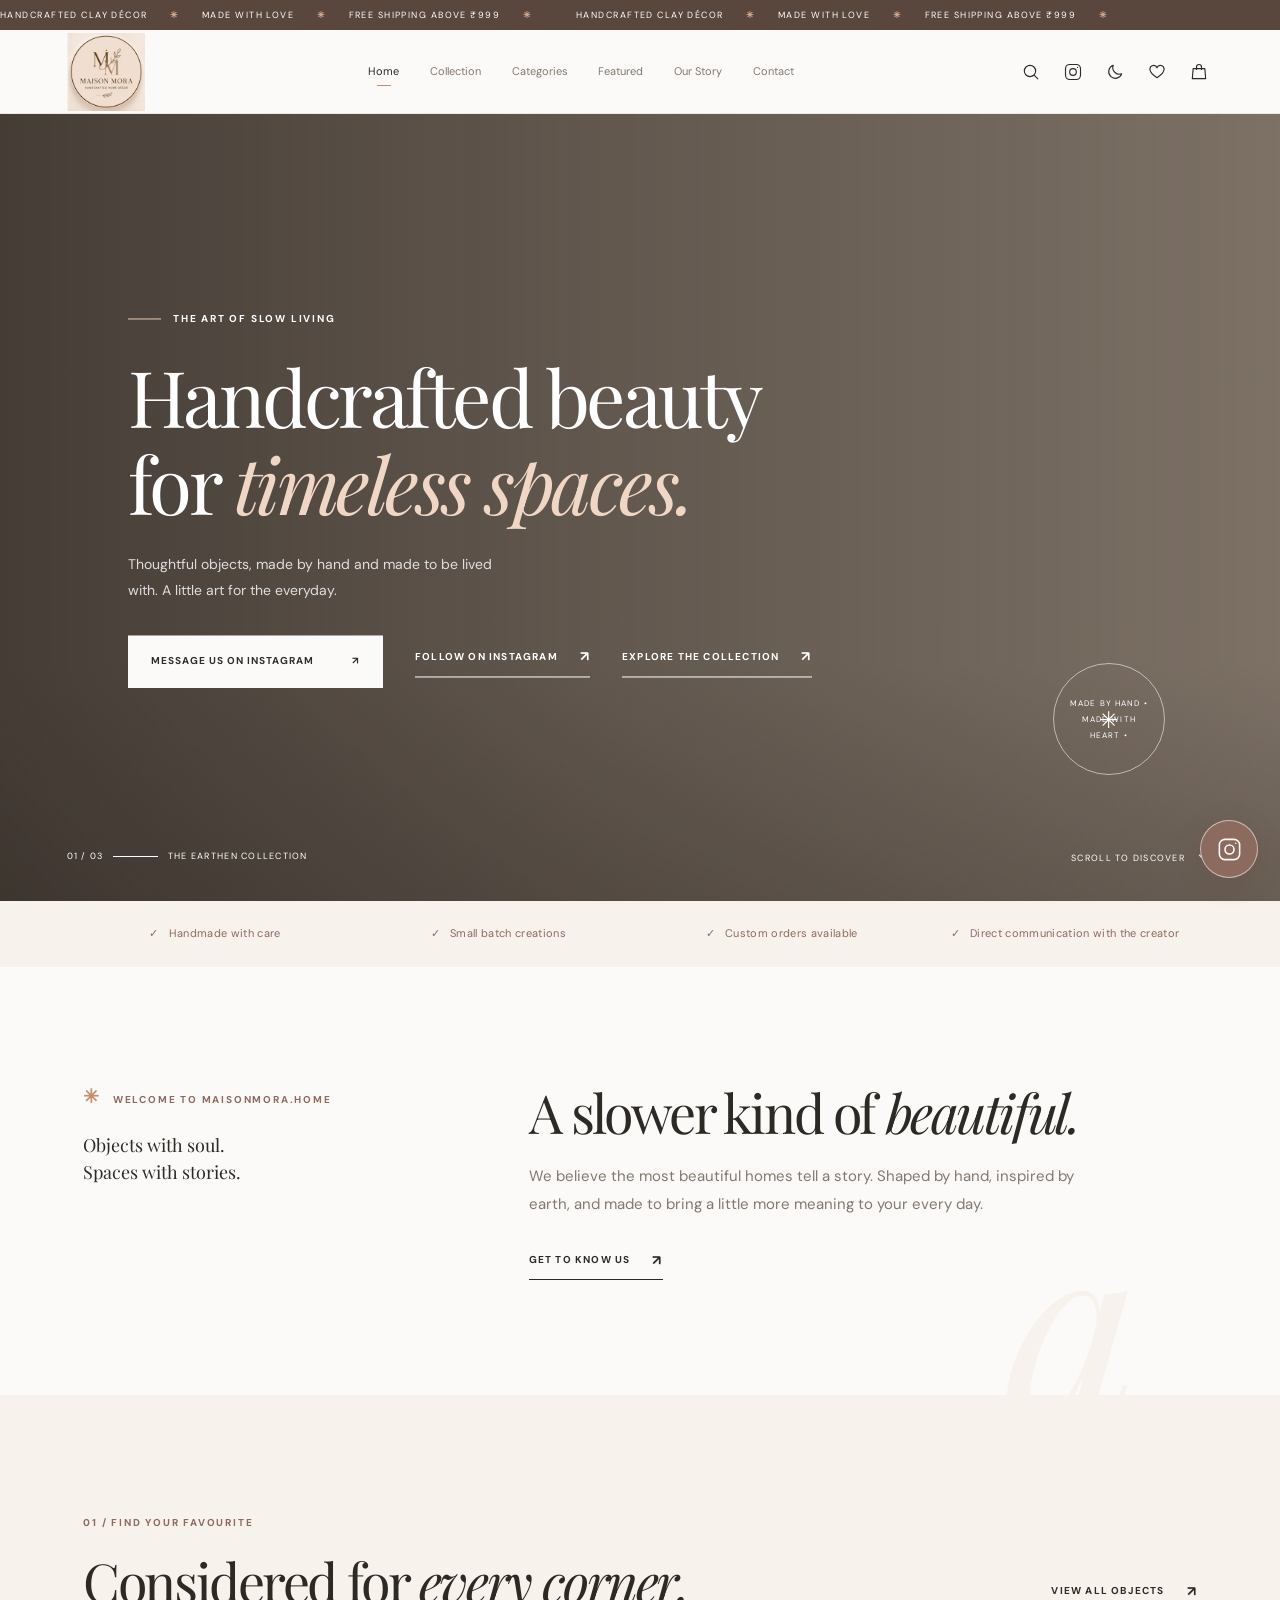
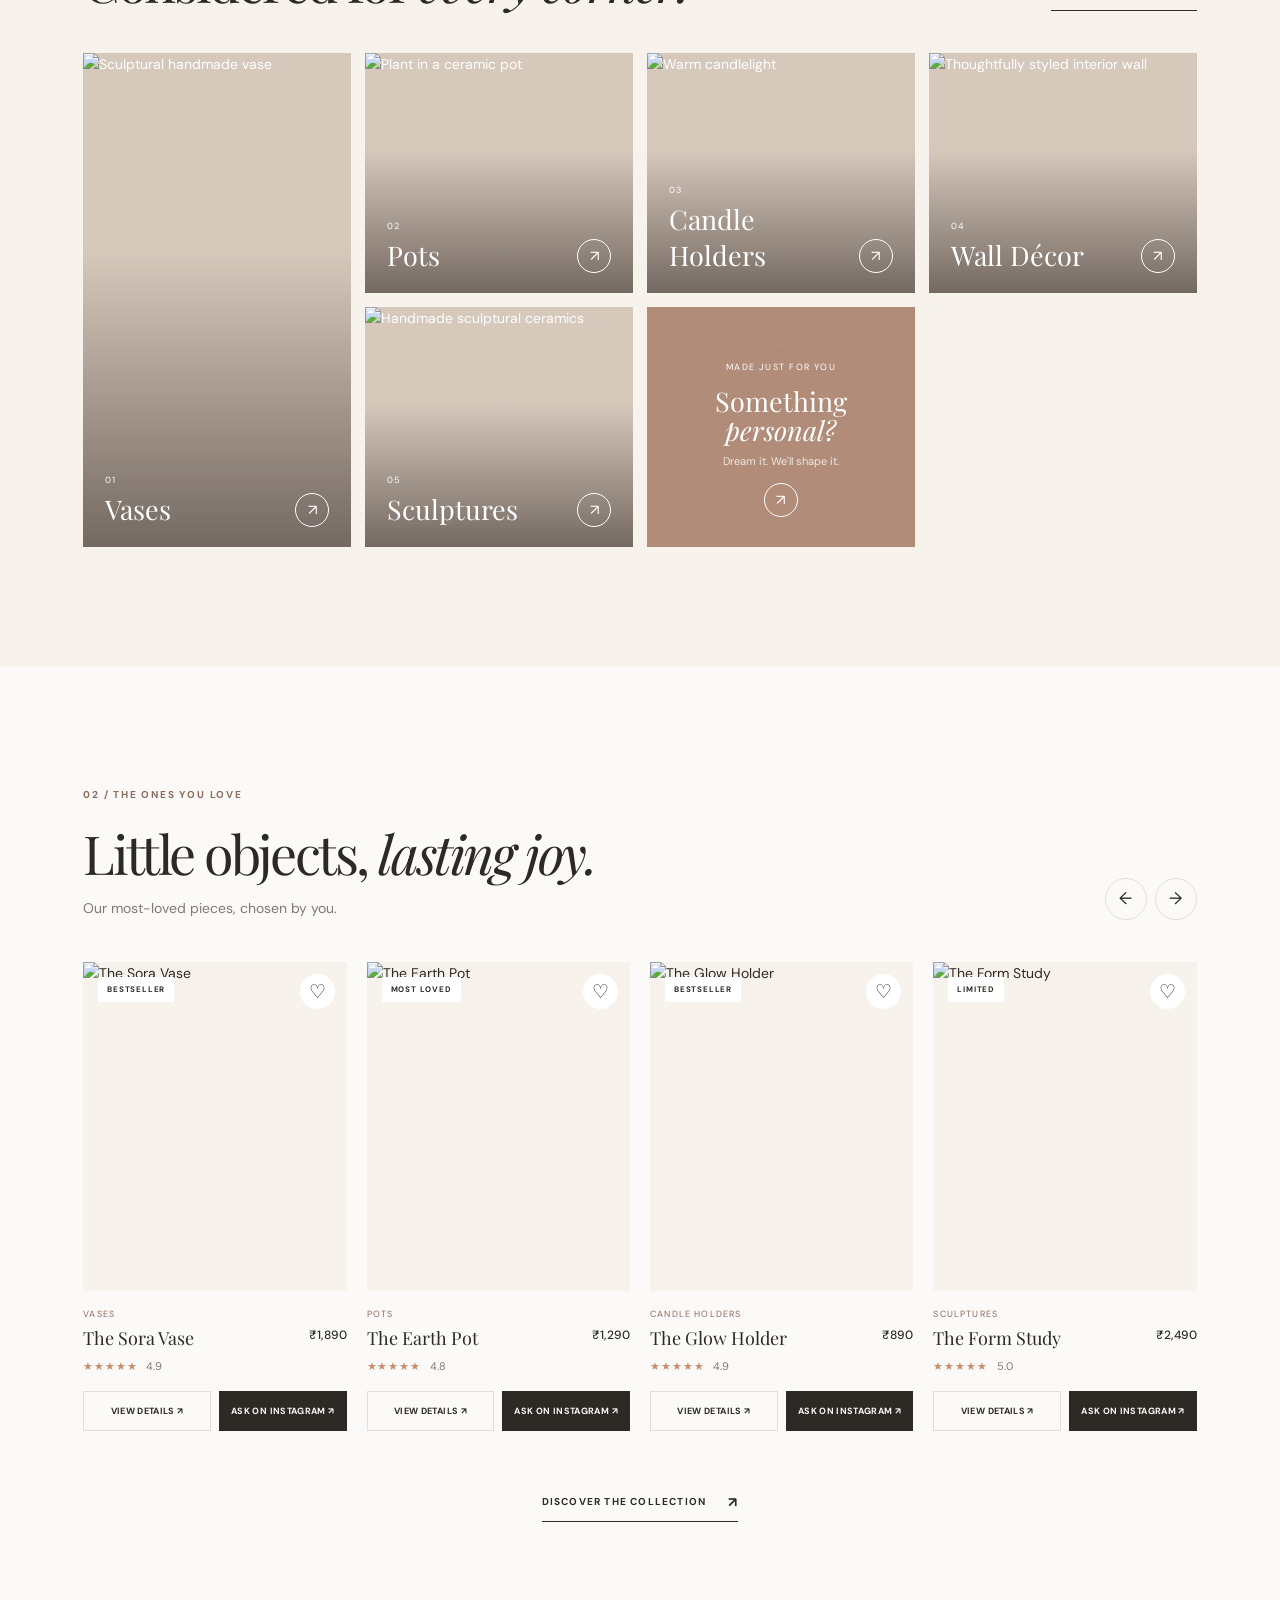
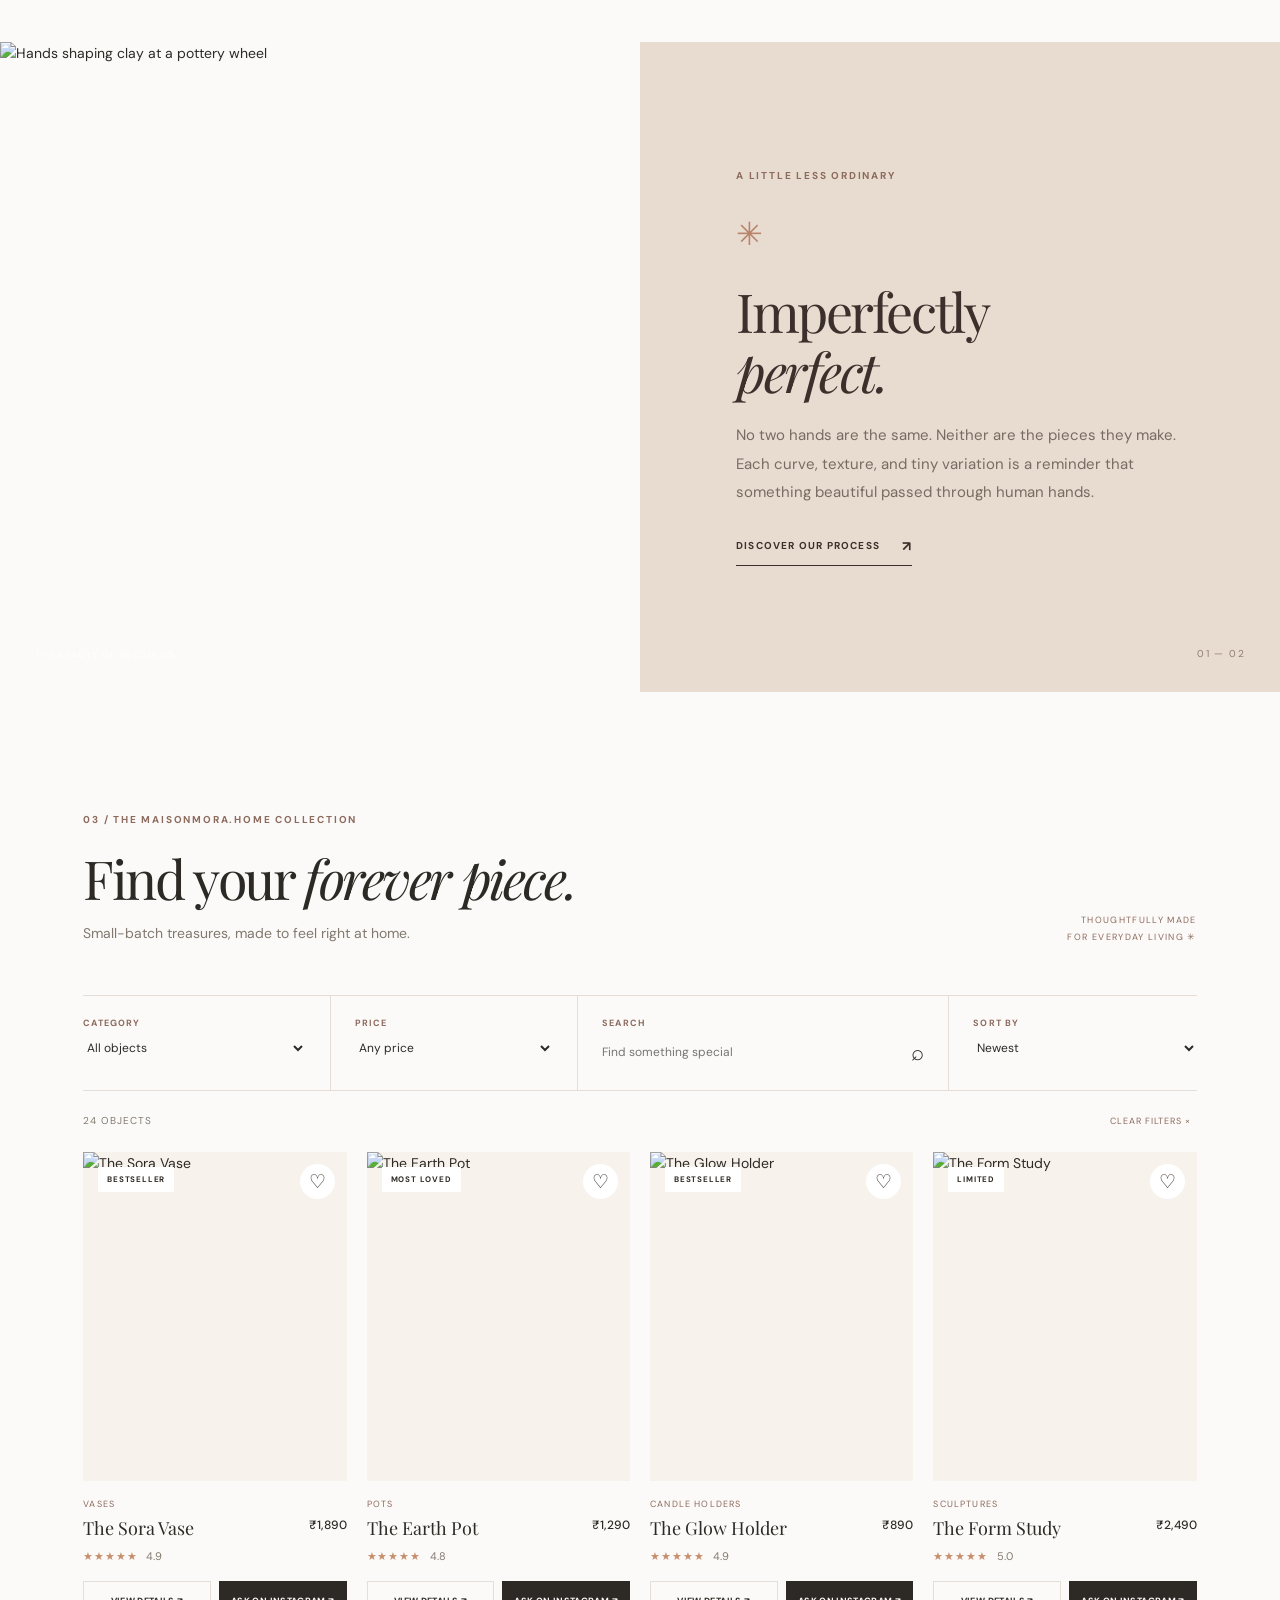
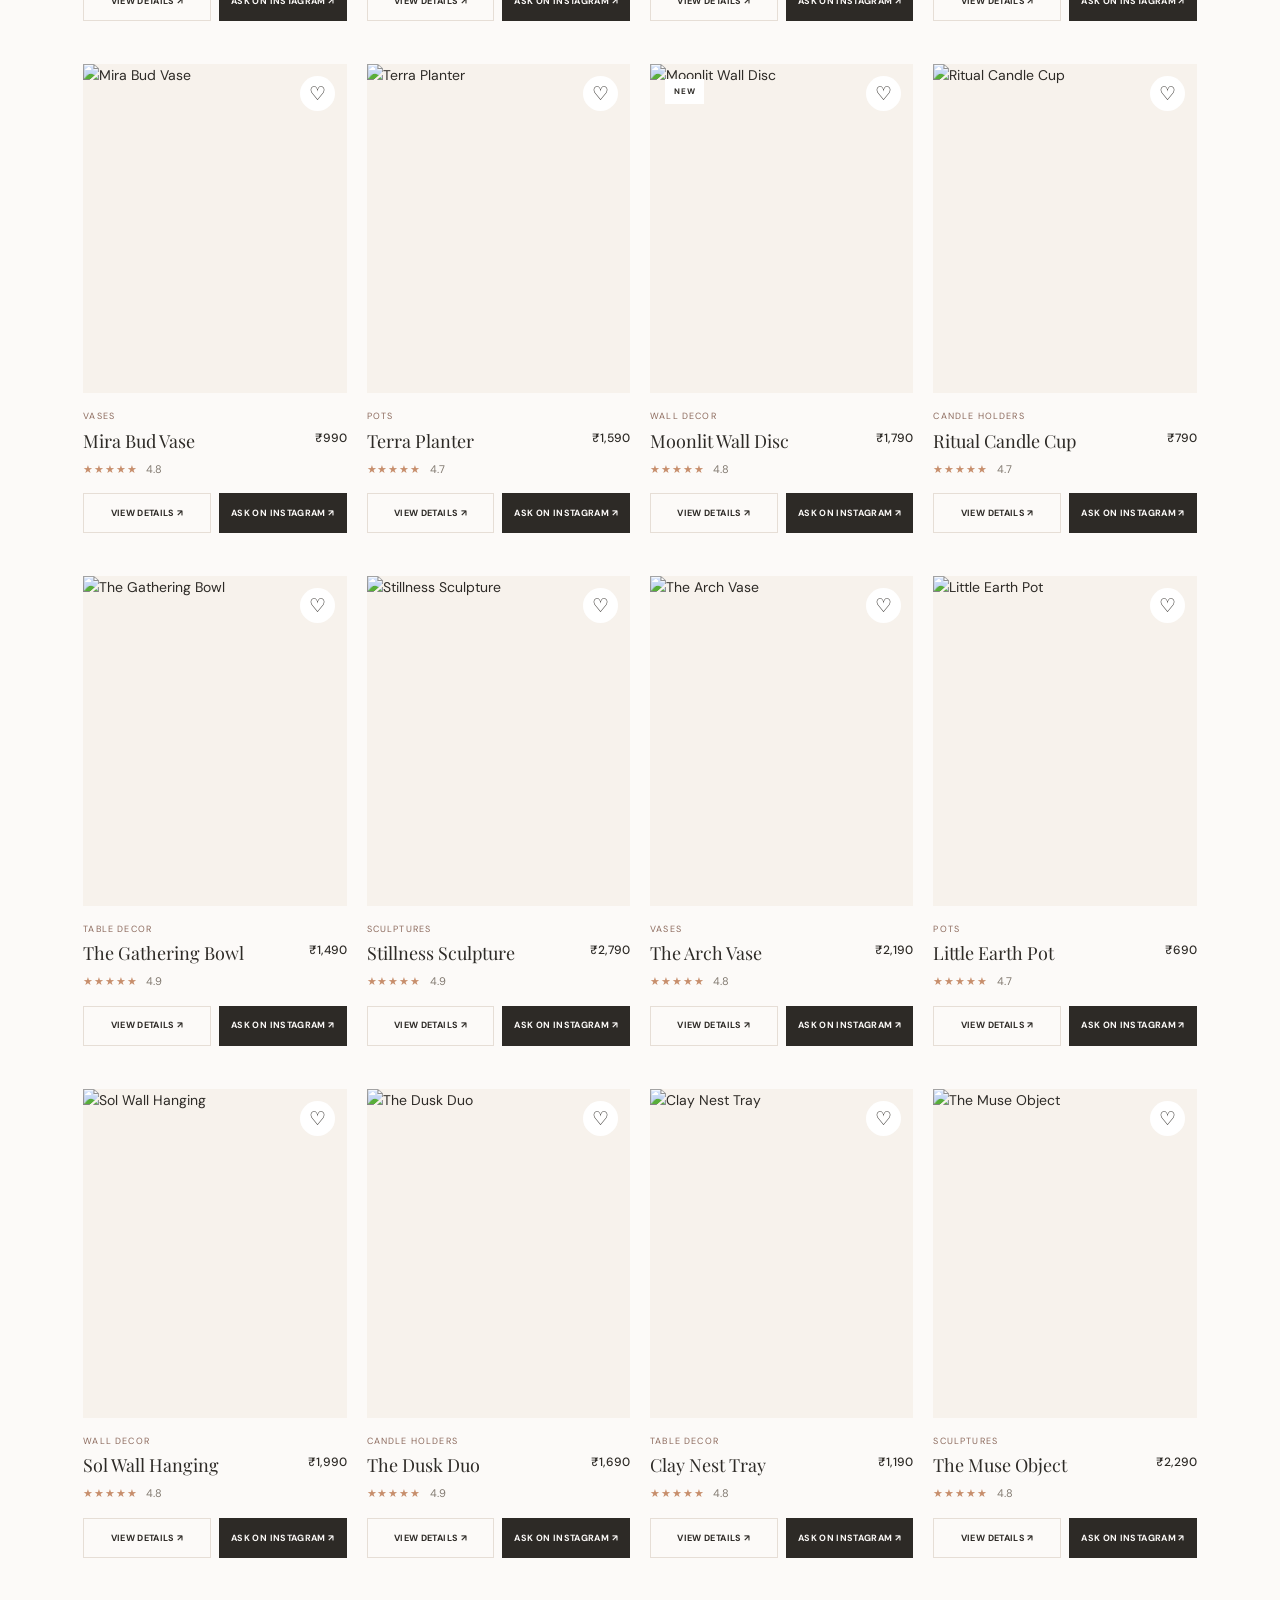
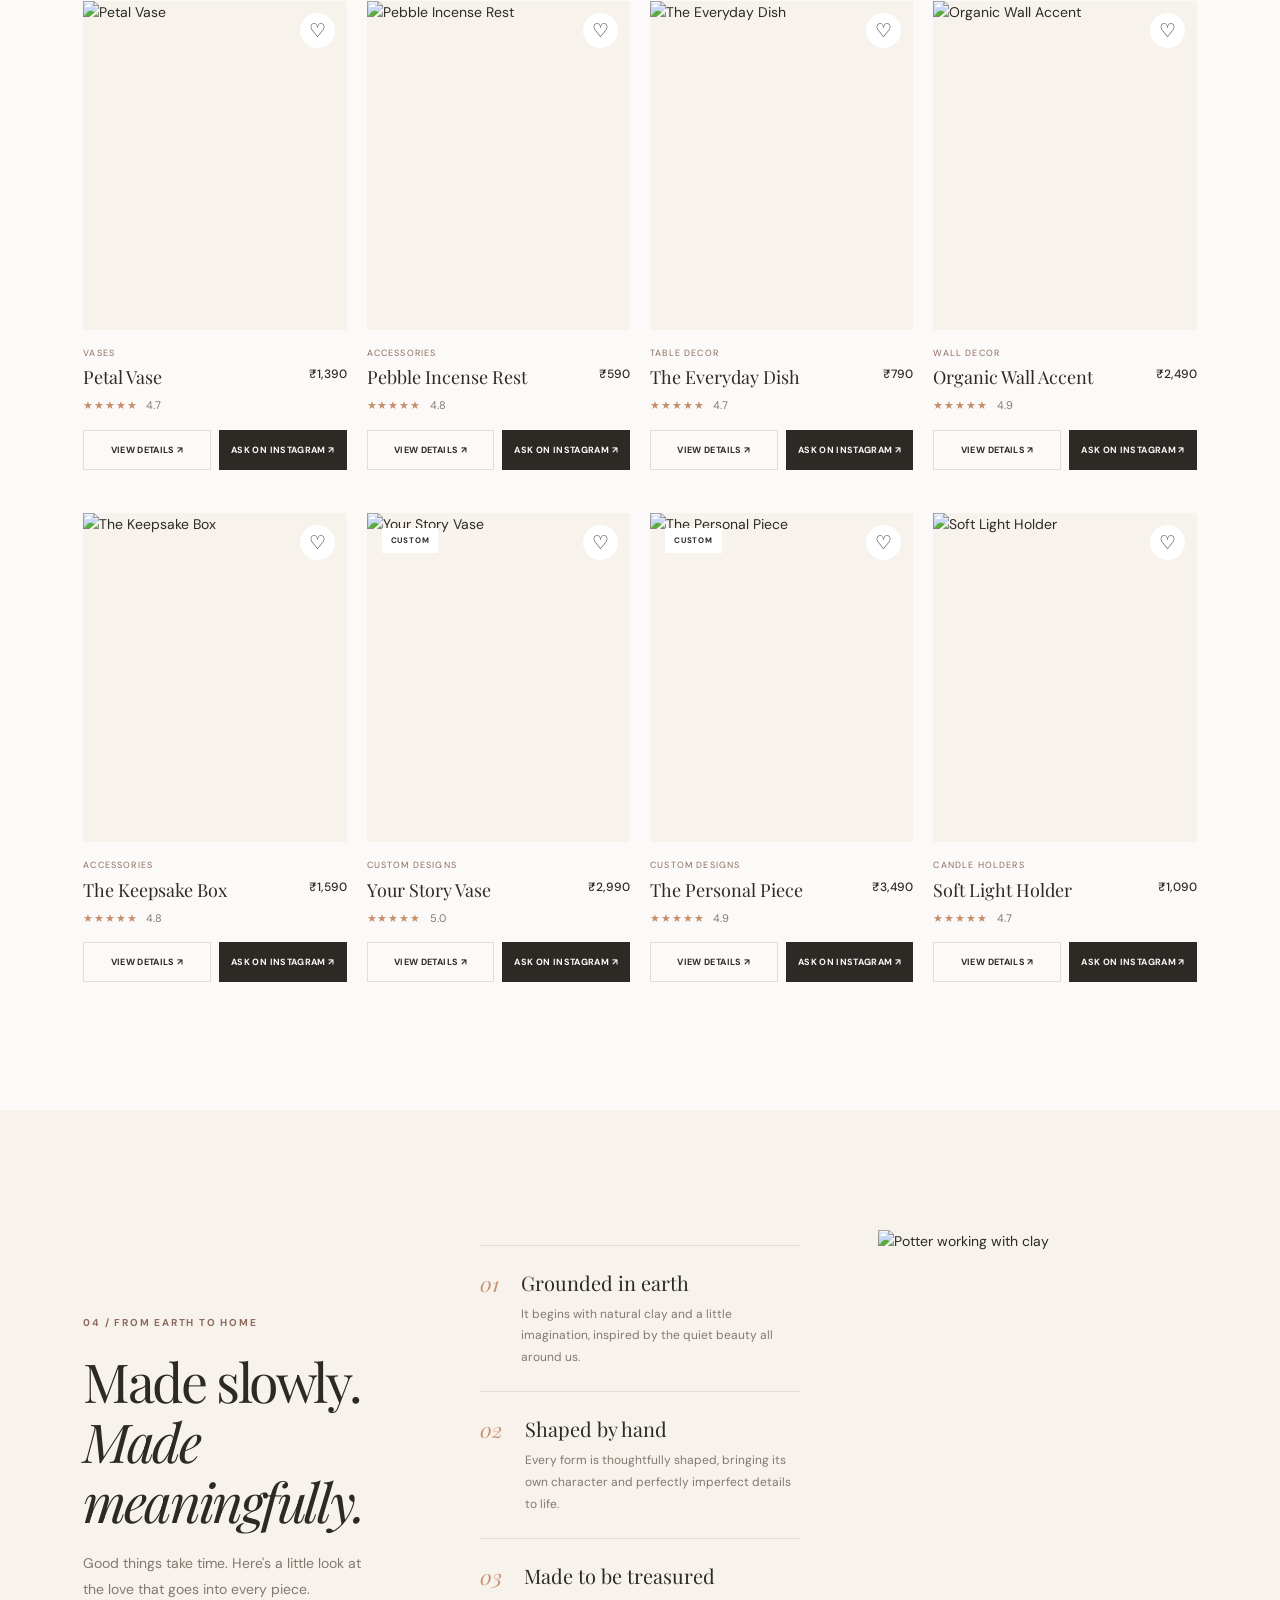
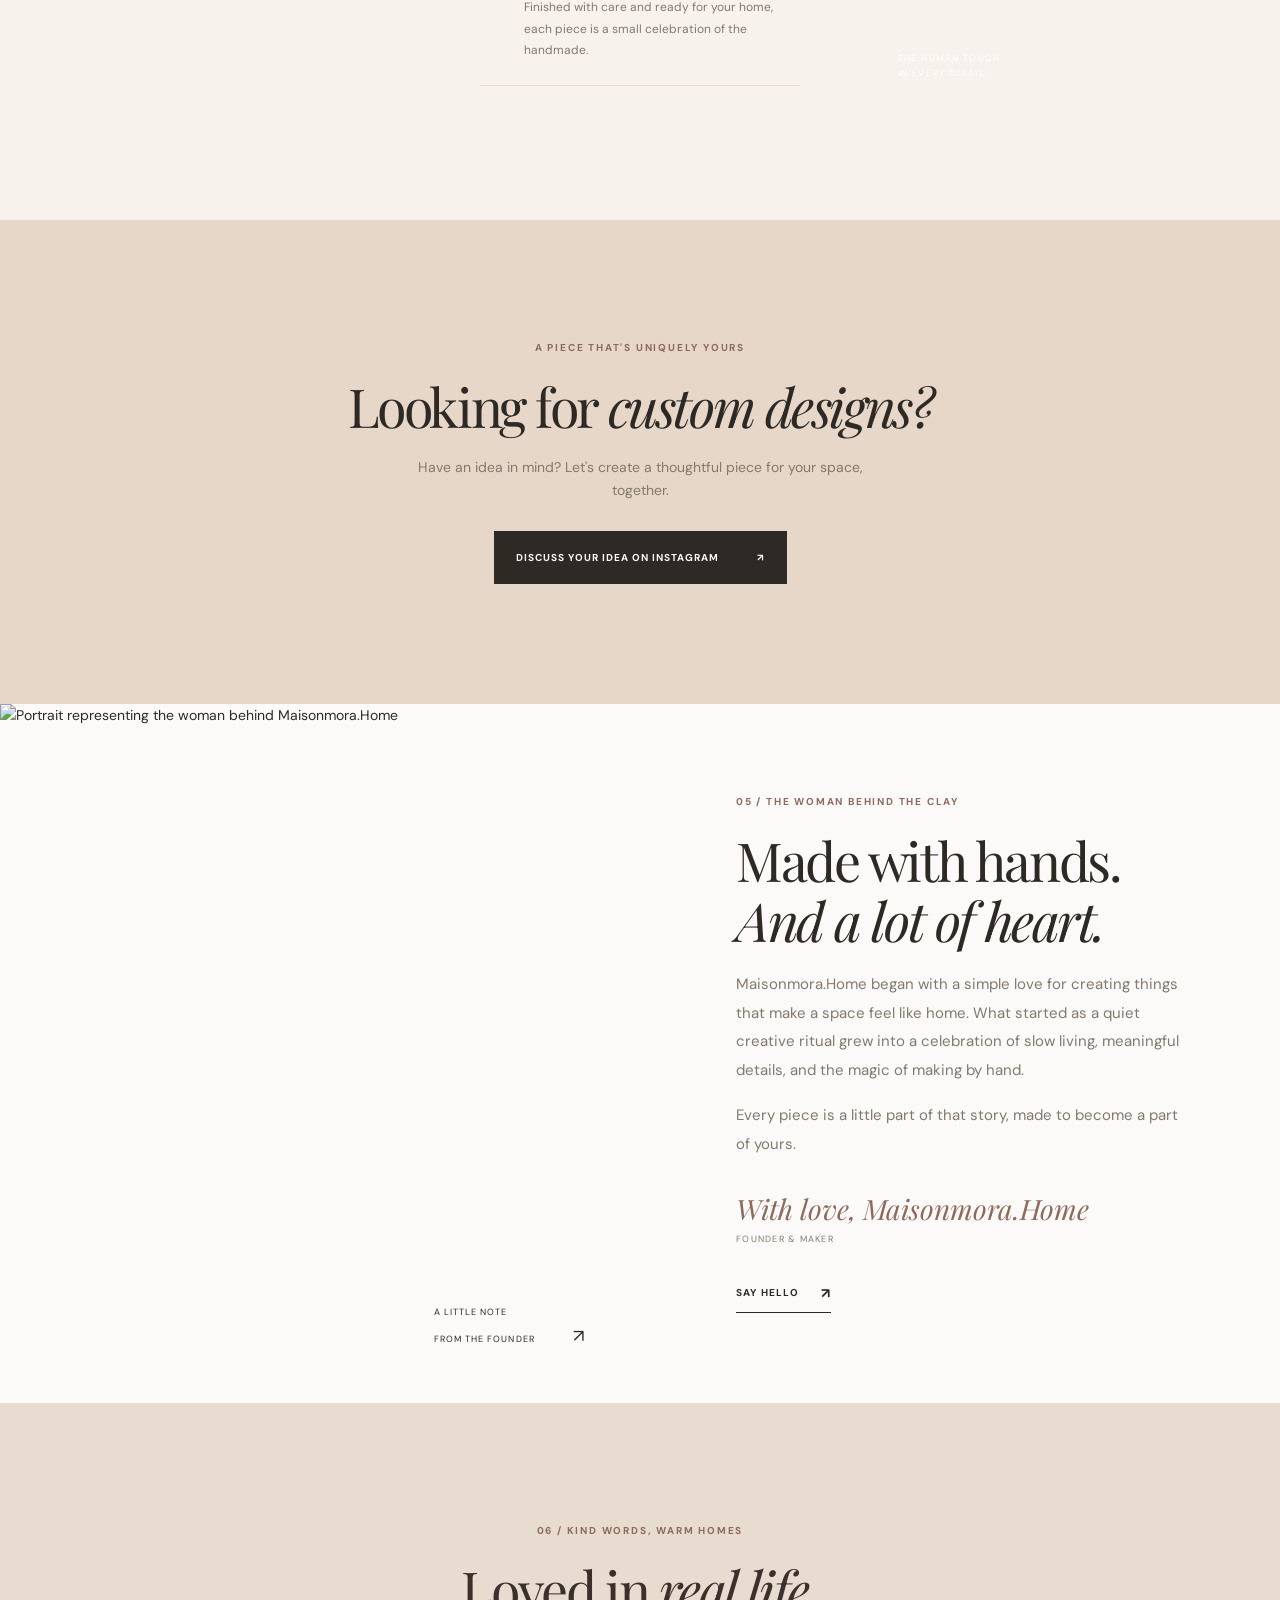
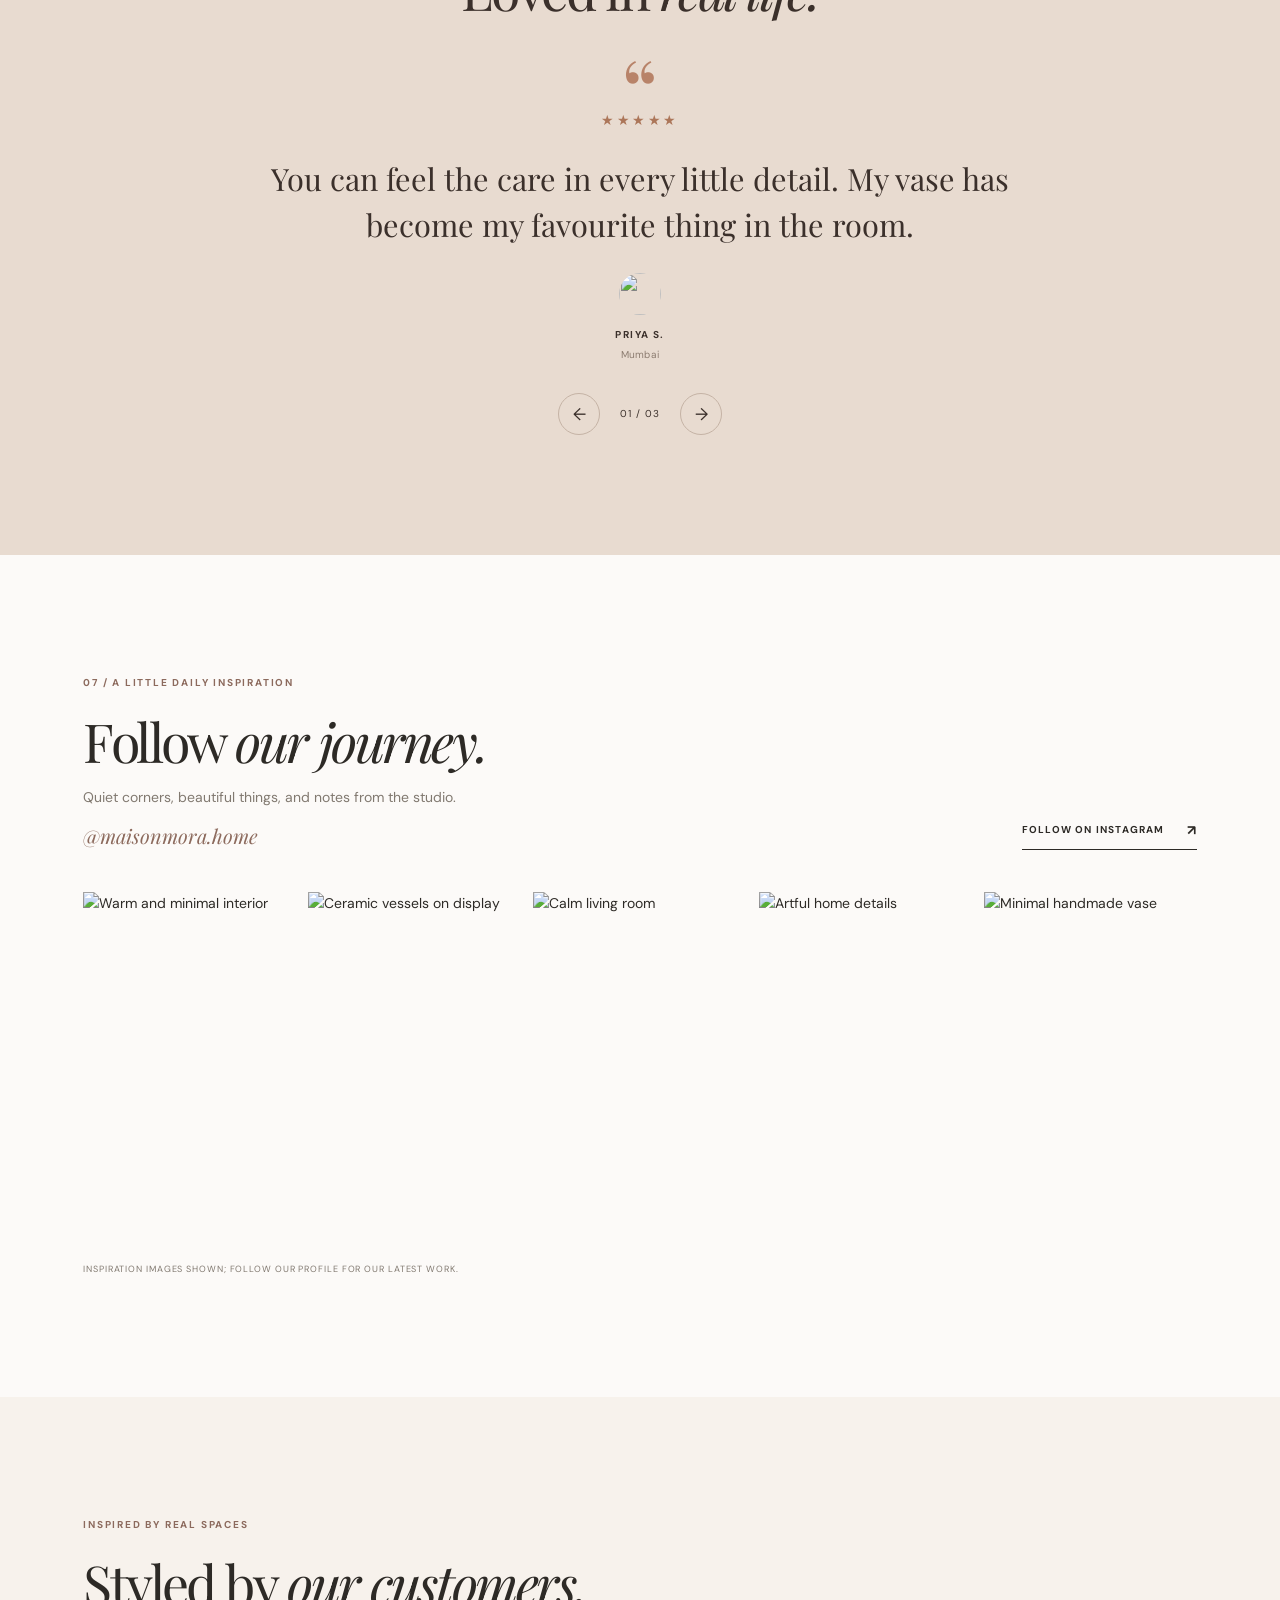
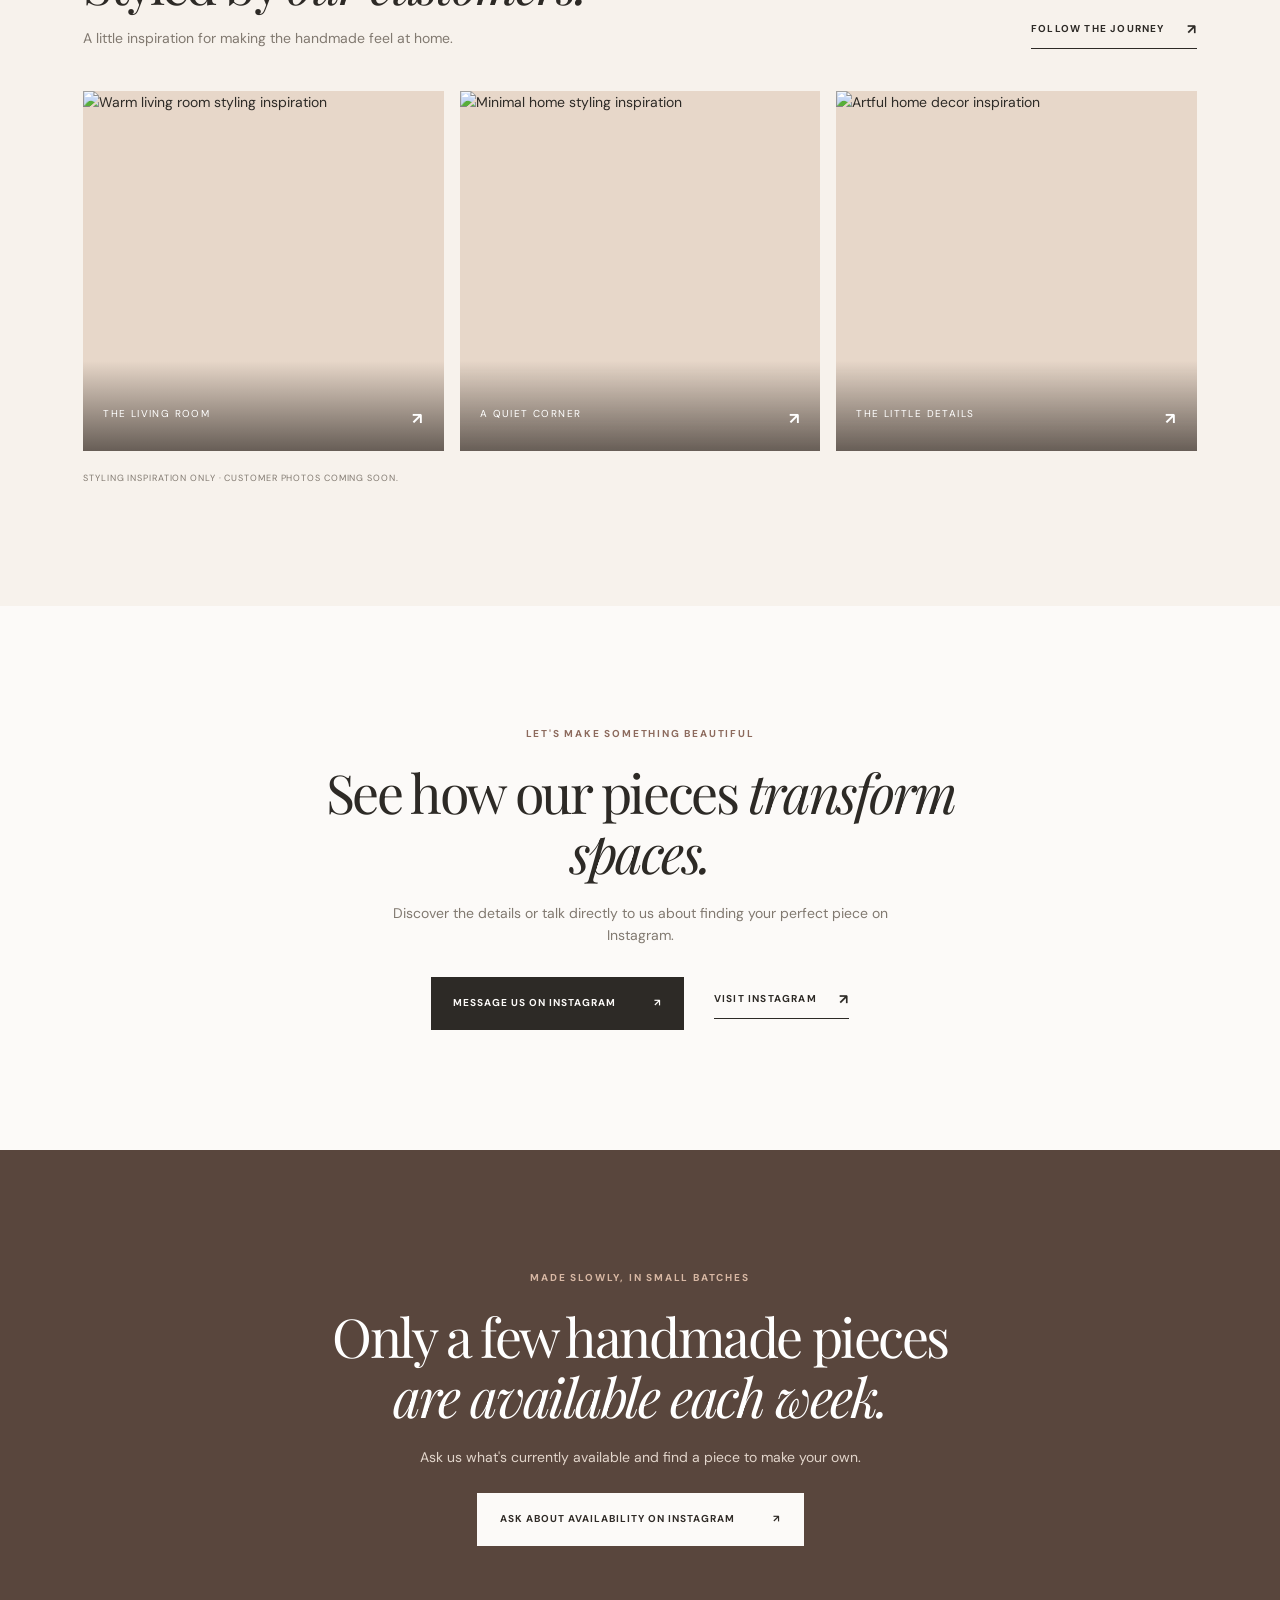
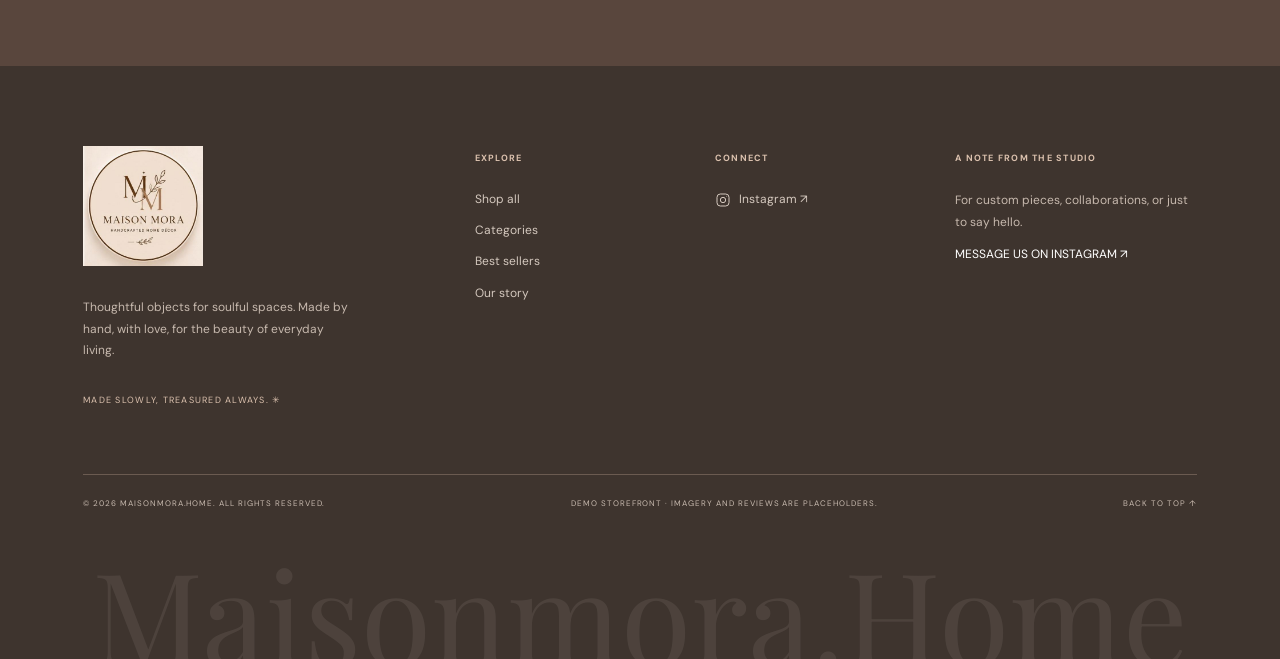
==== commit 51a53edc: "Update branding and social links for Maisonmora.Home; replace Aarna Atelier references with new logo" ====
--- a/index.html
+++ b/index.html
@@ -4,8 +4,8 @@
   <meta charset="UTF-8">
   <meta name="viewport" content="width=device-width, initial-scale=1">
   <meta name="theme-color" content="#f7f2ec">
-  <meta name="description" content="Thoughtfully handcrafted clay objects for a more beautiful everyday. Discover the collection at Aarna Atelier.">
-  <title>Aarna Atelier | Objects for a beautiful everyday</title>
+  <meta name="description" content="Thoughtfully handcrafted clay objects for a more beautiful everyday. Discover Maisonmora.Home.">
+  <title>Maisonmora.Home | Objects for a beautiful everyday</title>
   <link rel="preconnect" href="https://fonts.googleapis.com">
   <link rel="preconnect" href="https://fonts.gstatic.com" crossorigin>
   <link href="https://fonts.googleapis.com/css2?family=DM+Sans:wght@400;500;600;700&family=Playfair+Display:ital,wght@0,400;0,500;0,600;1,400;1,500&display=swap" rel="stylesheet">
@@ -15,22 +15,20 @@
 <body>
   <svg class="icon-sprite" xmlns="http://www.w3.org/2000/svg" aria-hidden="true">
     <symbol id="icon-instagram" viewBox="0 0 24 24"><rect x="3" y="3" width="18" height="18" rx="5"/><circle cx="12" cy="12" r="4"/><circle cx="17.5" cy="6.5" r=".7" fill="currentColor" stroke="none"/></symbol>
-    <symbol id="icon-whatsapp" viewBox="0 0 24 24"><path d="M20.5 11.6a8.5 8.5 0 0 1-12.6 7.5L3 20.5l1.4-4.7A8.5 8.5 0 1 1 20.5 11.6Z"/><path d="M8.2 7.8c.3-.3.6-.3.8 0l1 1.8c.1.3 0 .5-.3.8l-.4.4c.5 1.1 1.7 2.4 2.9 2.9l.4-.5c.3-.3.5-.3.8-.2l1.8.9c.3.2.3.5.1.8-.4.8-1.1 1.2-1.9 1.1-2.6-.4-5.8-3.6-6.2-6.2-.1-.8.3-1.4 1-1.8Z"/></symbol>
   </svg>
-  <div class="page-loader" aria-hidden="true"><span>AARNA <i>atelier</i></span></div>
+  <div class="page-loader" aria-hidden="true"><img class="loader-logo" src="logo.jpg" alt=""></div>
   <div class="scroll-progress" aria-hidden="true"></div>
   <div class="announcement"><div class="announcement-track"><span>HANDCRAFTED CLAY DÉCOR <b>✳</b> MADE WITH LOVE <b>✳</b> FREE SHIPPING ABOVE ₹999 <b>✳</b></span><span aria-hidden="true">HANDCRAFTED CLAY DÉCOR <b>✳</b> MADE WITH LOVE <b>✳</b> FREE SHIPPING ABOVE ₹999 <b>✳</b></span></div></div>
 
   <header class="site-header" id="header">
     <div class="nav-wrap">
-      <a class="brand" href="#home" aria-label="Aarna Atelier home"><span>AARNA</span><small>ATELIER</small></a>
+      <a class="brand" href="#home" aria-label="Maisonmora.Home home"><img class="brand-logo" src="logo.jpg" alt="Maisonmora.Home"></a>
       <nav class="desktop-nav" aria-label="Main navigation">
         <a class="active" href="#home">Home</a><a href="#collection">Collection</a><a href="#categories">Categories</a><a href="#featured">Featured</a><a href="#story">Our Story</a><a href="#contact">Contact</a>
       </nav>
       <div class="nav-actions">
         <button class="icon-button search-trigger" aria-label="Search products" title="Search products"><svg viewBox="0 0 24 24"><circle cx="10.8" cy="10.8" r="6.8"/><path d="m16 16 4.2 4.2"/></svg></button>
         <a class="icon-button nav-social" data-instagram target="_blank" rel="noopener noreferrer" aria-label="Follow us on Instagram" title="Instagram"><svg><use href="#icon-instagram"/></svg></a>
-        <a class="icon-button nav-social" data-whatsapp target="_blank" rel="noopener noreferrer" aria-label="Chat on WhatsApp" title="WhatsApp"><svg><use href="#icon-whatsapp"/></svg></a>
         <button class="icon-button theme-toggle" aria-label="Switch to dark mode" title="Toggle color theme"><svg viewBox="0 0 24 24"><path d="M20 14.2A8 8 0 0 1 9.8 4 8 8 0 1 0 20 14.2Z"/></svg></button>
         <button class="icon-button wishlist-trigger" aria-label="View wishlist" title="View wishlist"><svg viewBox="0 0 24 24"><path d="M20.5 8.6c0 4-4.5 7.5-8.5 10.2-4-2.7-8.5-6.2-8.5-10.2a4.4 4.4 0 0 1 8.5-1.7 4.4 4.4 0 0 1 8.5 1.7Z"/></svg><span class="count wishlist-count" hidden>0</span></button>
         <button class="icon-button cart-trigger" aria-label="View shopping bag" title="Shopping bag"><svg viewBox="0 0 24 24"><path d="M5 8h14l1 12H4L5 8Z"/><path d="M9 9V6a3 3 0 1 1 6 0v3"/></svg><span class="count cart-count" hidden>0</span></button>
@@ -48,7 +46,7 @@
         <div class="hero-kicker"><span></span> THE ART OF SLOW LIVING</div>
         <h1>Handcrafted beauty<br>for <em>timeless spaces.</em></h1>
         <p>Thoughtful objects, made by hand and made to be lived with. A little art for the everyday.</p>
-        <div class="hero-buttons"><a class="button button-light" data-whatsapp target="_blank" rel="noopener noreferrer">CHAT ON WHATSAPP <span>↗</span></a><a class="text-link light-link" data-instagram target="_blank" rel="noopener noreferrer">FOLLOW ON INSTAGRAM <span>↗</span></a><a class="text-link light-link hero-shop" href="#collection">EXPLORE THE COLLECTION <span>↗</span></a></div>
+        <div class="hero-buttons"><a class="button button-light" data-instagram target="_blank" rel="noopener noreferrer">MESSAGE US ON INSTAGRAM <span>↗</span></a><a class="text-link light-link" data-instagram target="_blank" rel="noopener noreferrer">FOLLOW ON INSTAGRAM <span>↗</span></a><a class="text-link light-link hero-shop" href="#collection">EXPLORE THE COLLECTION <span>↗</span></a></div>
       </div>
       <div class="hero-bottom"><span>01 / 03 &nbsp; <span class="hero-line"></span> &nbsp; THE EARTHEN COLLECTION</span><a href="#intro">SCROLL TO DISCOVER <span>↓</span></a></div>
       <div class="hero-stamp" aria-hidden="true"><span>MADE BY HAND • MADE WITH HEART •</span><b>✳</b></div>
@@ -57,7 +55,7 @@
     <section class="trust-strip" aria-label="Why shop with us"><span>✓ &nbsp; Handmade with care</span><span>✓ &nbsp; Small batch creations</span><span>✓ &nbsp; Custom orders available</span><span>✓ &nbsp; Direct communication with the creator</span></section>
 
     <section class="intro section-pad" id="intro">
-      <div class="intro-side reveal"><span class="eyebrow"><span class="tiny-star">✳</span> WELCOME TO AARNA</span><p>Objects with soul.<br>Spaces with stories.</p></div>
+      <div class="intro-side reveal"><span class="eyebrow"><span class="tiny-star">✳</span> WELCOME TO MAISONMORA.HOME</span><p>Objects with soul.<br>Spaces with stories.</p></div>
       <div class="intro-main reveal"><h2>A slower kind of <em>beautiful.</em></h2><p>We believe the most beautiful homes tell a story. Shaped by hand, inspired by earth, and made to bring a little more meaning to your every day.</p><a class="under-link" href="#story">GET TO KNOW US <span>↗</span></a></div>
       <span class="intro-mark" aria-hidden="true">a.</span>
     </section>
@@ -86,7 +84,7 @@
     </section>
 
     <section class="catalog section-pad" id="collection">
-      <div class="section-heading reveal"><div><span class="eyebrow">03 / THE AARNA COLLECTION</span><h2>Find your <em>forever piece.</em></h2><p>Small-batch treasures, made to feel right at home.</p></div><span class="catalog-note">THOUGHTFULLY MADE<br>FOR EVERYDAY LIVING ✳</span></div>
+      <div class="section-heading reveal"><div><span class="eyebrow">03 / THE MAISONMORA.HOME COLLECTION</span><h2>Find your <em>forever piece.</em></h2><p>Small-batch treasures, made to feel right at home.</p></div><span class="catalog-note">THOUGHTFULLY MADE<br>FOR EVERYDAY LIVING ✳</span></div>
       <div class="catalog-toolbar">
         <div class="filter-group"><label for="category-filter">CATEGORY</label><select id="category-filter"><option value="All">All objects</option><option>Vases</option><option>Pots</option><option>Candle Holders</option><option>Wall Decor</option><option>Table Decor</option><option>Sculptures</option><option>Accessories</option><option>Custom Designs</option></select></div>
         <div class="filter-group"><label for="price-filter">PRICE</label><select id="price-filter"><option value="all">Any price</option><option value="1000">Under ₹1,000</option><option value="2000">₹1,000 – ₹2,000</option><option value="above">Above ₹2,000</option></select></div>
@@ -109,12 +107,12 @@
     </section>
 
     <section class="custom-inquiry section-pad">
-      <div class="custom-inquiry-inner reveal"><span class="eyebrow">A PIECE THAT'S UNIQUELY YOURS</span><h2>Looking for <em>custom designs?</em></h2><p>Have an idea in mind? Let's create a thoughtful piece for your space, together.</p><button class="button button-dark" data-custom-inquiry>DISCUSS YOUR IDEA ON WHATSAPP <span>↗</span></button></div>
+      <div class="custom-inquiry-inner reveal"><span class="eyebrow">A PIECE THAT'S UNIQUELY YOURS</span><h2>Looking for <em>custom designs?</em></h2><p>Have an idea in mind? Let's create a thoughtful piece for your space, together.</p><a class="button button-dark" data-instagram target="_blank" rel="noopener noreferrer">DISCUSS YOUR IDEA ON INSTAGRAM <span>↗</span></a></div>
     </section>
 
     <section class="founder" id="story">
-      <div class="founder-image reveal"><img src="https://images.unsplash.com/photo-1531123897727-8f129e1688ce?auto=format&amp;fit=crop&amp;w=1000&amp;q=85" alt="Portrait representing the woman behind Aarna Atelier" loading="lazy"><div class="founder-image-note">A LITTLE NOTE<br>FROM THE FOUNDER <span>↗</span></div></div>
-      <div class="founder-copy reveal"><span class="eyebrow">05 / THE WOMAN BEHIND THE CLAY</span><h2>Made with hands.<br><em>And a lot of heart.</em></h2><p>Aarna began with a simple love for creating things that make a space feel like home. What started as a quiet creative ritual grew into a celebration of slow living, meaningful details, and the magic of making by hand.</p><p>Every piece is a little part of that story, made to become a part of yours.</p><span class="signature">With love, Aarna</span><span class="founder-role">FOUNDER &amp; MAKER</span><a class="under-link" href="#contact">SAY HELLO <span>↗</span></a></div>
+      <div class="founder-image reveal"><img src="https://images.unsplash.com/photo-1531123897727-8f129e1688ce?auto=format&amp;fit=crop&amp;w=1000&amp;q=85" alt="Portrait representing the woman behind Maisonmora.Home" loading="lazy"><div class="founder-image-note">A LITTLE NOTE<br>FROM THE FOUNDER <span>↗</span></div></div>
+      <div class="founder-copy reveal"><span class="eyebrow">05 / THE WOMAN BEHIND THE CLAY</span><h2>Made with hands.<br><em>And a lot of heart.</em></h2><p>Maisonmora.Home began with a simple love for creating things that make a space feel like home. What started as a quiet creative ritual grew into a celebration of slow living, meaningful details, and the magic of making by hand.</p><p>Every piece is a little part of that story, made to become a part of yours.</p><span class="signature">With love, Maisonmora.Home</span><span class="founder-role">FOUNDER &amp; MAKER</span><a class="under-link" href="#contact">SAY HELLO <span>↗</span></a></div>
     </section>
 
     <section class="testimonials section-pad" aria-label="Customer testimonials">
@@ -143,20 +141,20 @@
       </div><p class="placeholder-note">STYLING INSPIRATION ONLY · CUSTOMER PHOTOS COMING SOON.</p>
     </section>
 
-    <section class="social-cta section-pad"><div class="reveal"><span class="eyebrow">LET'S MAKE SOMETHING BEAUTIFUL</span><h2>See how our pieces <em>transform spaces.</em></h2><p>Discover the details on Instagram, or talk directly to us about finding your perfect piece.</p><div class="social-cta-actions"><a class="button button-dark" data-whatsapp target="_blank" rel="noopener noreferrer">CHAT ON WHATSAPP <span>↗</span></a><a class="under-link" data-instagram target="_blank" rel="noopener noreferrer">VISIT INSTAGRAM <span>↗</span></a></div></div></section>
+    <section class="social-cta section-pad"><div class="reveal"><span class="eyebrow">LET'S MAKE SOMETHING BEAUTIFUL</span><h2>See how our pieces <em>transform spaces.</em></h2><p>Discover the details or talk directly to us about finding your perfect piece on Instagram.</p><div class="social-cta-actions"><a class="button button-dark" data-instagram target="_blank" rel="noopener noreferrer">MESSAGE US ON INSTAGRAM <span>↗</span></a><a class="under-link" data-instagram target="_blank" rel="noopener noreferrer">VISIT INSTAGRAM <span>↗</span></a></div></div></section>
 
-    <section class="availability section-pad"><div class="reveal"><span class="eyebrow">MADE SLOWLY, IN SMALL BATCHES</span><h2>Only a few handmade pieces<br><em>are available each week.</em></h2><p>Ask us what's currently available and find a piece to make your own.</p><a class="button button-light" data-whatsapp target="_blank" rel="noopener noreferrer">RESERVE YOURS ON WHATSAPP <span>↗</span></a></div></section>
+    <section class="availability section-pad"><div class="reveal"><span class="eyebrow">MADE SLOWLY, IN SMALL BATCHES</span><h2>Only a few handmade pieces<br><em>are available each week.</em></h2><p>Ask us what's currently available and find a piece to make your own.</p><a class="button button-light" data-instagram target="_blank" rel="noopener noreferrer">ASK ABOUT AVAILABILITY ON INSTAGRAM <span>↗</span></a></div></section>
   </main>
 
   <footer class="footer" id="contact"><div class="footer-main">
-    <div class="footer-brand"><a class="brand" href="#home"><span>AARNA</span><small>ATELIER</small></a><p>Thoughtful objects for soulful spaces. Made by hand, with love, for the beauty of everyday living.</p><span>MADE SLOWLY, TREASURED ALWAYS. ✳</span></div>
+    <div class="footer-brand"><a class="brand" href="#home" aria-label="Maisonmora.Home home"><img class="brand-logo" src="logo.jpg" alt="Maisonmora.Home"></a><p>Thoughtful objects for soulful spaces. Made by hand, with love, for the beauty of everyday living.</p><span>MADE SLOWLY, TREASURED ALWAYS. ✳</span></div>
     <div><h3>EXPLORE</h3><a href="#collection">Shop all</a><a href="#categories">Categories</a><a href="#featured">Best sellers</a><a href="#story">Our story</a></div>
-    <div><h3>CONNECT</h3><a class="footer-social" data-whatsapp target="_blank" rel="noopener noreferrer"><svg><use href="#icon-whatsapp"/></svg> WhatsApp ↗</a><a class="footer-social" data-instagram target="_blank" rel="noopener noreferrer"><svg><use href="#icon-instagram"/></svg> Instagram ↗</a></div>
-    <div class="footer-note"><h3>A NOTE FROM THE STUDIO</h3><p>For custom pieces, collaborations, or just to say hello.</p><a class="footer-email" data-whatsapp target="_blank" rel="noopener noreferrer">CHAT WITH US ON WHATSAPP ↗</a></div>
-  </div><div class="footer-bottom"><span>© 2026 AARNA ATELIER. ALL RIGHTS RESERVED.</span><span>DEMO STOREFRONT · IMAGERY AND REVIEWS ARE PLACEHOLDERS.</span><a href="#home">BACK TO TOP ↑</a></div><div class="footer-wordmark" aria-hidden="true">AARNA</div></footer>
+    <div><h3>CONNECT</h3><a class="footer-social" data-instagram target="_blank" rel="noopener noreferrer"><svg><use href="#icon-instagram"/></svg> Instagram ↗</a></div>
+    <div class="footer-note"><h3>A NOTE FROM THE STUDIO</h3><p>For custom pieces, collaborations, or just to say hello.</p><a class="footer-email" data-instagram target="_blank" rel="noopener noreferrer">MESSAGE US ON INSTAGRAM ↗</a></div>
+  </div><div class="footer-bottom"><span>© 2026 MAISONMORA.HOME. ALL RIGHTS RESERVED.</span><span>DEMO STOREFRONT · IMAGERY AND REVIEWS ARE PLACEHOLDERS.</span><a href="#home">BACK TO TOP ↑</a></div><div class="footer-wordmark" aria-hidden="true">Maisonmora.Home</div></footer>
 
   <button class="back-to-top" aria-label="Back to top">↑</button>
-  <a class="floating-whatsapp" data-whatsapp target="_blank" rel="noopener noreferrer" aria-label="Chat on WhatsApp — need help choosing decor?"><span class="whatsapp-tooltip">Need help choosing decor?</span><svg><use href="#icon-whatsapp"/></svg></a>
+  <a class="floating-instagram" data-instagram target="_blank" rel="noopener noreferrer" aria-label="Contact Maisonmora.Home on Instagram"><span class="instagram-tooltip">Contact us on Instagram</span><svg><use href="#icon-instagram"/></svg></a>
   <div class="toast" role="status" aria-live="polite"></div>
   <dialog class="quick-view" id="quick-view" aria-labelledby="modal-title"><button class="modal-close" aria-label="Close quick view">×</button><div class="modal-body" id="modal-body"></div></dialog>
   <dialog class="drawer" id="drawer" aria-labelledby="drawer-title"><div class="drawer-head"><div><span class="eyebrow">YOUR LITTLE COLLECTION</span><h2 id="drawer-title"></h2></div><button class="drawer-close" aria-label="Close panel">×</button></div><div id="drawer-content"></div></dialog>
--- a/css/style.css
+++ b/css/style.css
@@ -23,16 +23,18 @@
 
 /* Conversation-led shopping */
 .icon-sprite{position:absolute;width:0;height:0;overflow:hidden}.trust-strip{display:grid;grid-template-columns:repeat(4,1fr);gap:20px;padding:24px 6.5%;background:var(--ivory);color:var(--brown);text-align:center;font-size:11px;letter-spacing:.03em}
-.product-actions{display:grid;grid-template-columns:1fr 1fr;gap:8px;margin-top:15px}.product-actions button{min-height:40px;padding:8px 5px;background:transparent;color:var(--ink);border:1px solid var(--line);font-size:9px;font-weight:700;letter-spacing:.04em;transition:background .25s,color .25s,border-color .25s}.product-actions button:last-child{background:var(--ink);color:var(--bg);border-color:var(--ink)}.product-actions button:hover{background:var(--brown);color:#fff;border-color:var(--brown)}
+.product-actions{display:grid;grid-template-columns:1fr 1fr;gap:8px;margin-top:15px}.product-actions button,.product-actions a{min-height:40px;padding:8px 5px;background:transparent;color:var(--ink);border:1px solid var(--line);font-size:9px;font-weight:700;letter-spacing:.04em;transition:background .25s,color .25s,border-color .25s;display:flex;align-items:center;justify-content:center;text-align:center;text-decoration:none}.product-actions button:last-child,.product-actions a:last-child{background:var(--ink);color:var(--bg);border-color:var(--ink)}.product-actions button:hover,.product-actions a:hover{background:var(--brown);color:#fff;border-color:var(--brown)}
 .modal-actions{display:grid;gap:8px}.button-outline{background:transparent;color:var(--ink);border:1px solid var(--line);width:100%}.button-outline:hover{border-color:var(--brown);color:var(--brown)}
 .custom-inquiry{text-align:center;background:var(--beige)}.custom-inquiry-inner{max-width:680px;margin:auto}.custom-inquiry .button-dark,.social-cta .button-dark{width:auto}.custom-inquiry p,.social-cta p{max-width:500px;margin:0 auto 30px}
 .instagram-handle{display:inline-block;margin-top:14px;color:var(--brown);font:italic 20px var(--serif)}.social-grid{align-items:stretch}.social-grid a{height:300px}.social-grid a:nth-child(even){margin-top:0;height:230px}.social-grid a:nth-child(3){height:350px}.social-grid .social-overlay{display:flex;gap:16px;justify-content:center;align-items:center;background:rgba(45,34,27,.15)}.social-overlay b{font-weight:400}.social-overlay svg,.footer-social svg{width:24px;height:24px;fill:none;stroke:currentColor;stroke-width:1.5}.placeholder-note{font-size:9px;letter-spacing:.1em;margin:20px 0 0;color:var(--muted)}
 .customer-style{background:var(--ivory)}.customer-grid{display:grid;grid-template-columns:repeat(3,1fr);gap:16px}.customer-grid a{position:relative;height:360px;overflow:hidden;background:var(--beige)}.customer-grid img{transition:transform .7s,filter .4s}.customer-grid a:hover img{transform:scale(1.06);filter:brightness(.85)}.customer-grid span{position:absolute;bottom:0;left:0;right:0;color:white;background:linear-gradient(transparent,rgba(35,29,25,.65));padding:45px 20px 20px;font-size:10px;letter-spacing:.14em}.customer-grid b{float:right;font-size:16px}
 .social-cta{text-align:center}.social-cta>div{max-width:720px;margin:auto}.social-cta-actions{display:flex;align-items:center;justify-content:center;gap:30px;flex-wrap:wrap}.availability{text-align:center;background:#59463d;color:#fff}.availability p{color:#e2d5cb}.availability .eyebrow{color:#d8b8a4}.availability .button{margin-top:10px}.footer-social svg{width:16px;height:16px;vertical-align:middle;margin-right:5px}
-.floating-whatsapp{position:fixed;right:22px;bottom:22px;z-index:45;width:58px;height:58px;display:grid;place-items:center;background:#8c6a5d;color:#fff;border:1px solid rgba(255,255,255,.55);border-radius:50%;box-shadow:0 6px 25px rgba(110,75,58,.32);animation:whatsapp-glow 3s ease-in-out infinite;transition:transform .25s,background .25s}.floating-whatsapp:hover{transform:translateY(-3px);background:#705043}.floating-whatsapp svg{width:27px;height:27px;fill:none;stroke:currentColor;stroke-width:1.4;stroke-linecap:round;stroke-linejoin:round}.whatsapp-tooltip{position:absolute;right:70px;white-space:nowrap;background:var(--card);color:var(--ink);border:1px solid var(--line);padding:10px 13px;font-size:11px;box-shadow:var(--shadow);opacity:0;visibility:hidden;transform:translateX(5px);transition:.25s}.floating-whatsapp:hover .whatsapp-tooltip,.floating-whatsapp:focus .whatsapp-tooltip{opacity:1;visibility:visible;transform:none}.back-to-top{bottom:94px}
-@keyframes whatsapp-glow{50%{box-shadow:0 6px 25px rgba(110,75,58,.32),0 0 0 9px rgba(199,142,108,.12)}}
+.floating-instagram{position:fixed;right:22px;bottom:22px;z-index:45;width:58px;height:58px;display:grid;place-items:center;background:#8c6a5d;color:#fff;border:1px solid rgba(255,255,255,.55);border-radius:50%;box-shadow:0 6px 25px rgba(110,75,58,.32);animation:instagram-glow 3s ease-in-out infinite;transition:transform .25s,background .25s}.floating-instagram:hover{transform:translateY(-3px);background:#705043}.floating-instagram svg{width:27px;height:27px;fill:none;stroke:currentColor;stroke-width:1.4;stroke-linecap:round;stroke-linejoin:round}.instagram-tooltip{position:absolute;right:70px;white-space:nowrap;background:var(--card);color:var(--ink);border:1px solid var(--line);padding:10px 13px;font-size:11px;box-shadow:var(--shadow);opacity:0;visibility:hidden;transform:translateX(5px);transition:.25s}.floating-instagram:hover .instagram-tooltip,.floating-instagram:focus .instagram-tooltip{opacity:1;visibility:visible;transform:none}.back-to-top{bottom:94px}
+@keyframes instagram-glow{50%{box-shadow:0 6px 25px rgba(110,75,58,.32),0 0 0 9px rgba(199,142,108,.12)}}
 @media(max-width:1100px){.nav-wrap{gap:15px}.nav-actions{gap:8px}.desktop-nav{gap:14px}}
 @media(max-width:800px){.trust-strip{grid-template-columns:repeat(2,1fr)}.customer-grid a{height:260px}.social-grid a,.social-grid a:nth-child(3){height:210px}.social-grid a:nth-child(even){height:170px}}
-@media(max-width:550px){.nav-wrap{gap:4px;padding:0 3%}.nav-actions{gap:2px}.nav-actions .icon-button{padding:4px}.nav-actions .icon-button svg{width:17px;height:17px}.hero-buttons{gap:15px}.hero-shop{display:none}.trust-strip{font-size:10px;gap:14px 8px;padding:20px 5%}.product-actions{grid-template-columns:1fr;gap:6px}.product-actions button{min-height:36px}.customer-grid{grid-template-columns:repeat(2,1fr);gap:10px}.customer-grid a{height:220px}.customer-grid a:last-child{grid-column:span 2;height:200px}.social-grid a,.social-grid a:nth-child(3){height:165px}.social-grid a:nth-child(even){height:130px}.social-grid a:nth-child(4),.social-grid a:nth-child(5){display:block}.social-grid{grid-template-columns:repeat(3,1fr)}.floating-whatsapp{right:16px;bottom:16px;width:54px;height:54px}.back-to-top{right:21px;bottom:82px}.whatsapp-tooltip{right:62px}.social-cta-actions{gap:22px}}
+@media(max-width:550px){.nav-wrap{gap:4px;padding:0 3%}.nav-actions{gap:2px}.nav-actions .icon-button{padding:4px}.nav-actions .icon-button svg{width:17px;height:17px}.hero-buttons{gap:15px}.hero-shop{display:none}.trust-strip{font-size:10px;gap:14px 8px;padding:20px 5%}.product-actions{grid-template-columns:1fr;gap:6px}.product-actions button,.product-actions a{min-height:36px}.customer-grid{grid-template-columns:repeat(2,1fr);gap:10px}.customer-grid a{height:220px}.customer-grid a:last-child{grid-column:span 2;height:200px}.social-grid a,.social-grid a:nth-child(3){height:165px}.social-grid a:nth-child(even){height:130px}.social-grid a:nth-child(4),.social-grid a:nth-child(5){display:block}.social-grid{grid-template-columns:repeat(3,1fr)}.floating-instagram{right:16px;bottom:16px;width:54px;height:54px}.back-to-top{right:21px;bottom:82px}.instagram-tooltip{right:62px}.social-cta-actions{gap:22px}}
 @media(max-width:360px){.nav-wrap .brand span{font-size:18px}.nav-wrap .brand small{font-size:6px}.nav-actions{gap:0}.nav-actions .icon-button{padding:3px}.nav-actions .icon-button svg{width:16px;height:16px}.product-grid{grid-template-columns:repeat(2,minmax(0,1fr))}}
-@media(prefers-reduced-motion:reduce){.floating-whatsapp{animation:none}}
+@media(prefers-reduced-motion:reduce){.floating-instagram{animation:none}}
+.loader-logo{display:block;width:clamp(170px,24vw,280px);height:auto}.nav-wrap .brand-logo{display:block;width:78px;height:78px;object-fit:contain}.footer-brand .brand-logo{display:block;width:120px;height:120px;object-fit:contain}.footer-wordmark{font-size:clamp(50px,10vw,170px);letter-spacing:0}
+@media(max-width:550px){.nav-wrap .brand-logo{width:62px;height:62px}.footer-brand .brand-logo{width:105px;height:105px}.footer-wordmark{font-size:clamp(38px,11vw,70px)}}
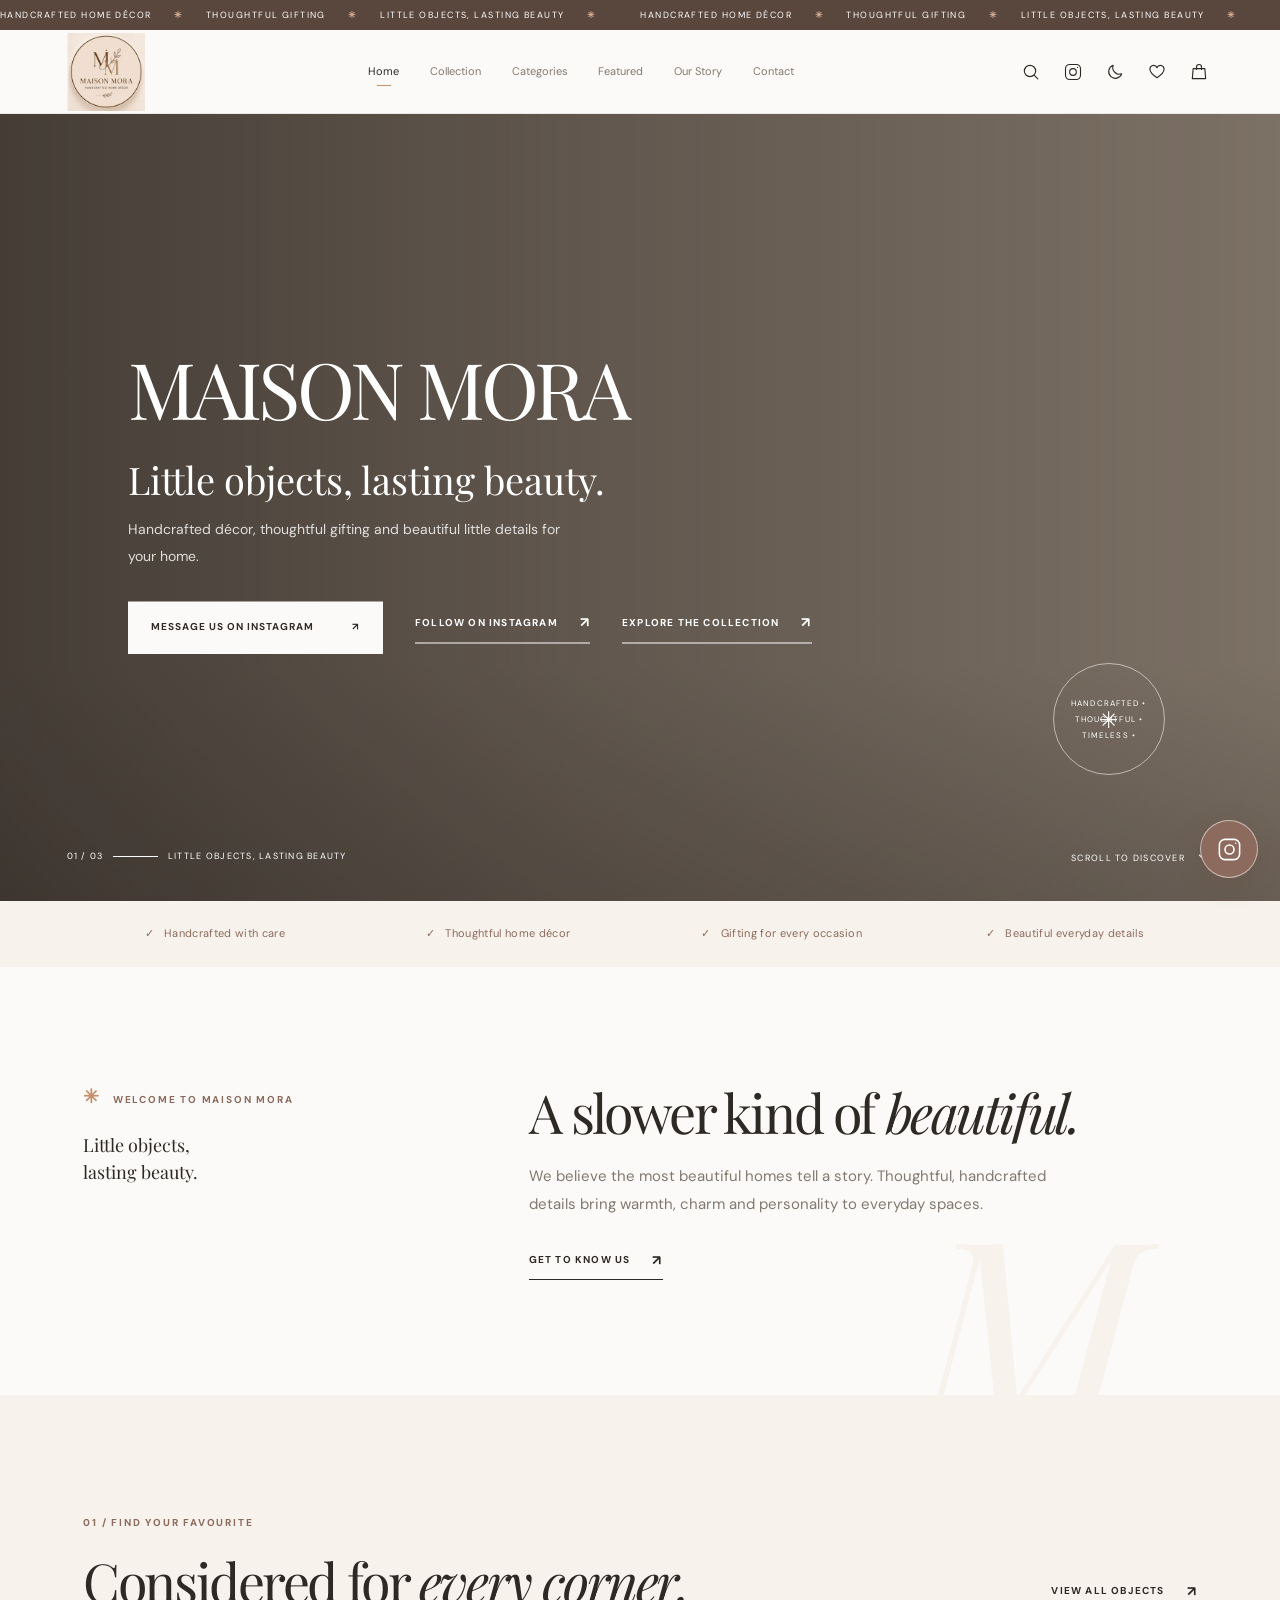
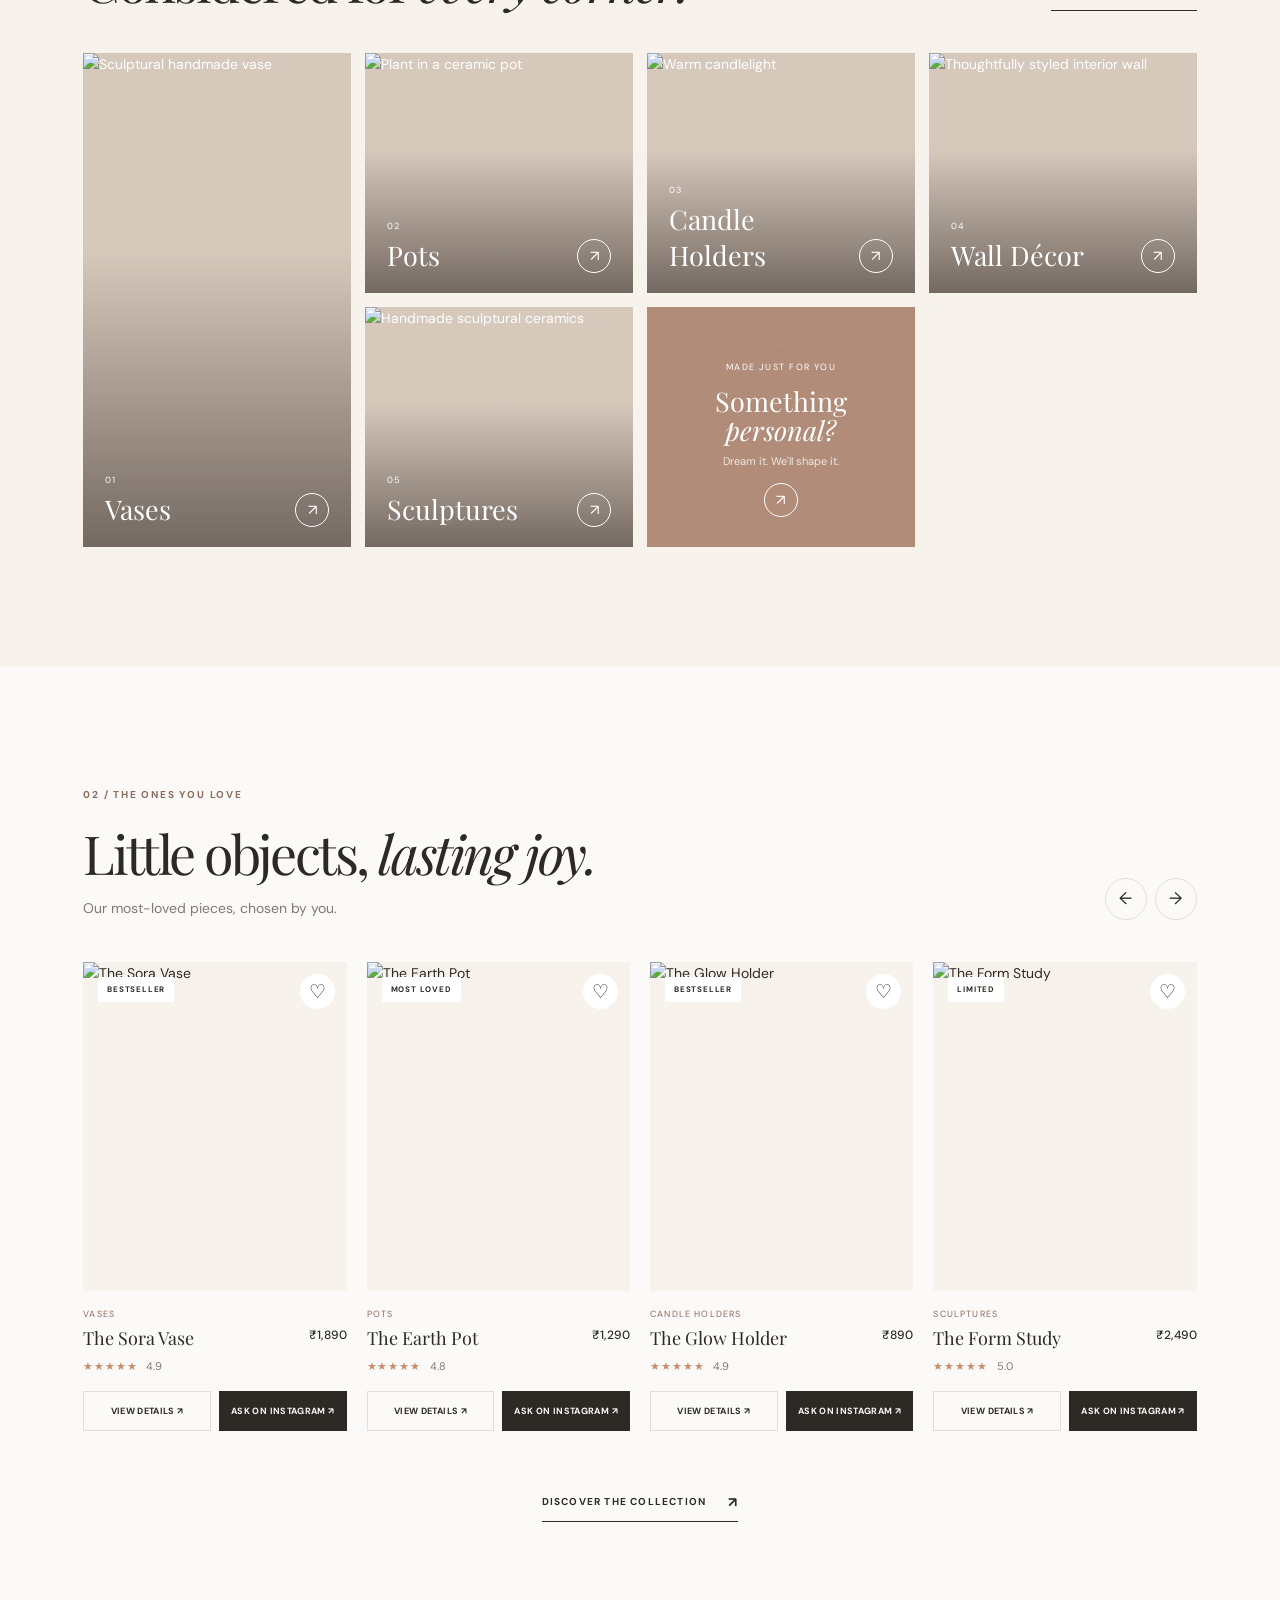
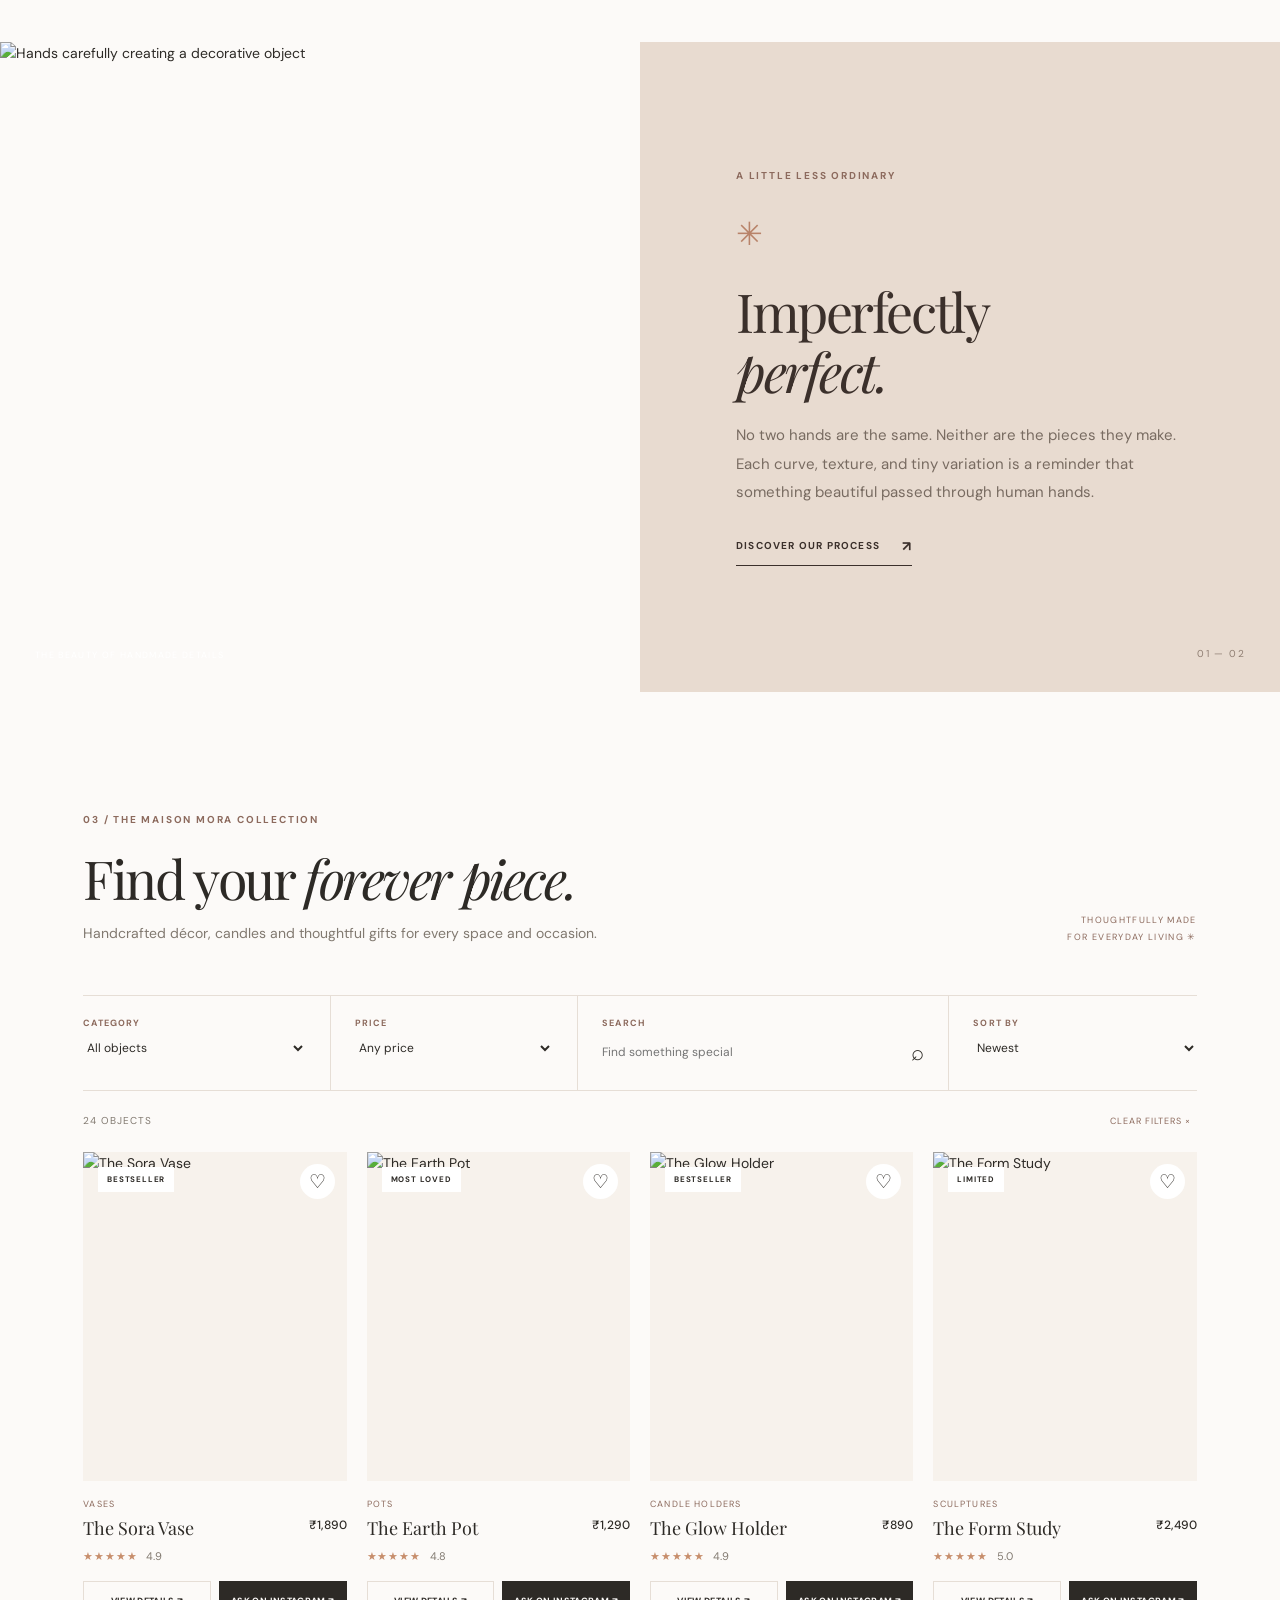
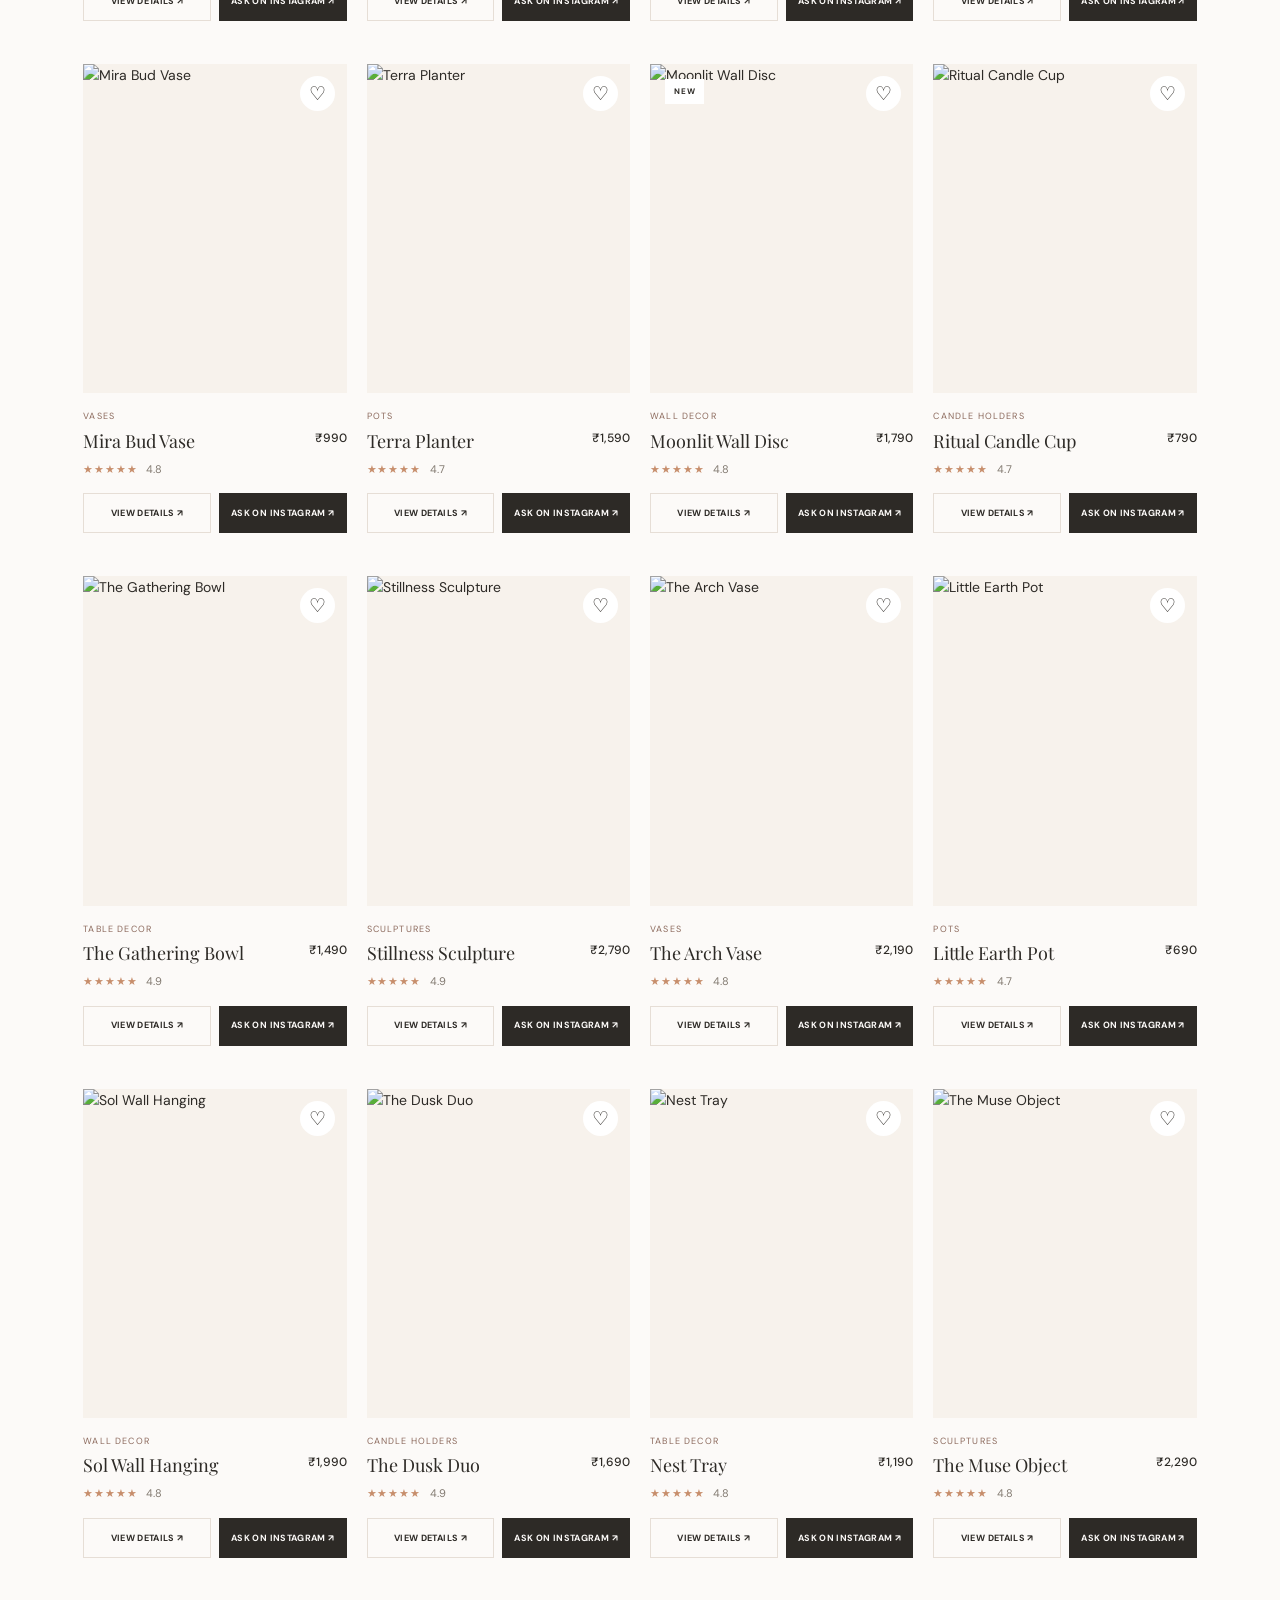
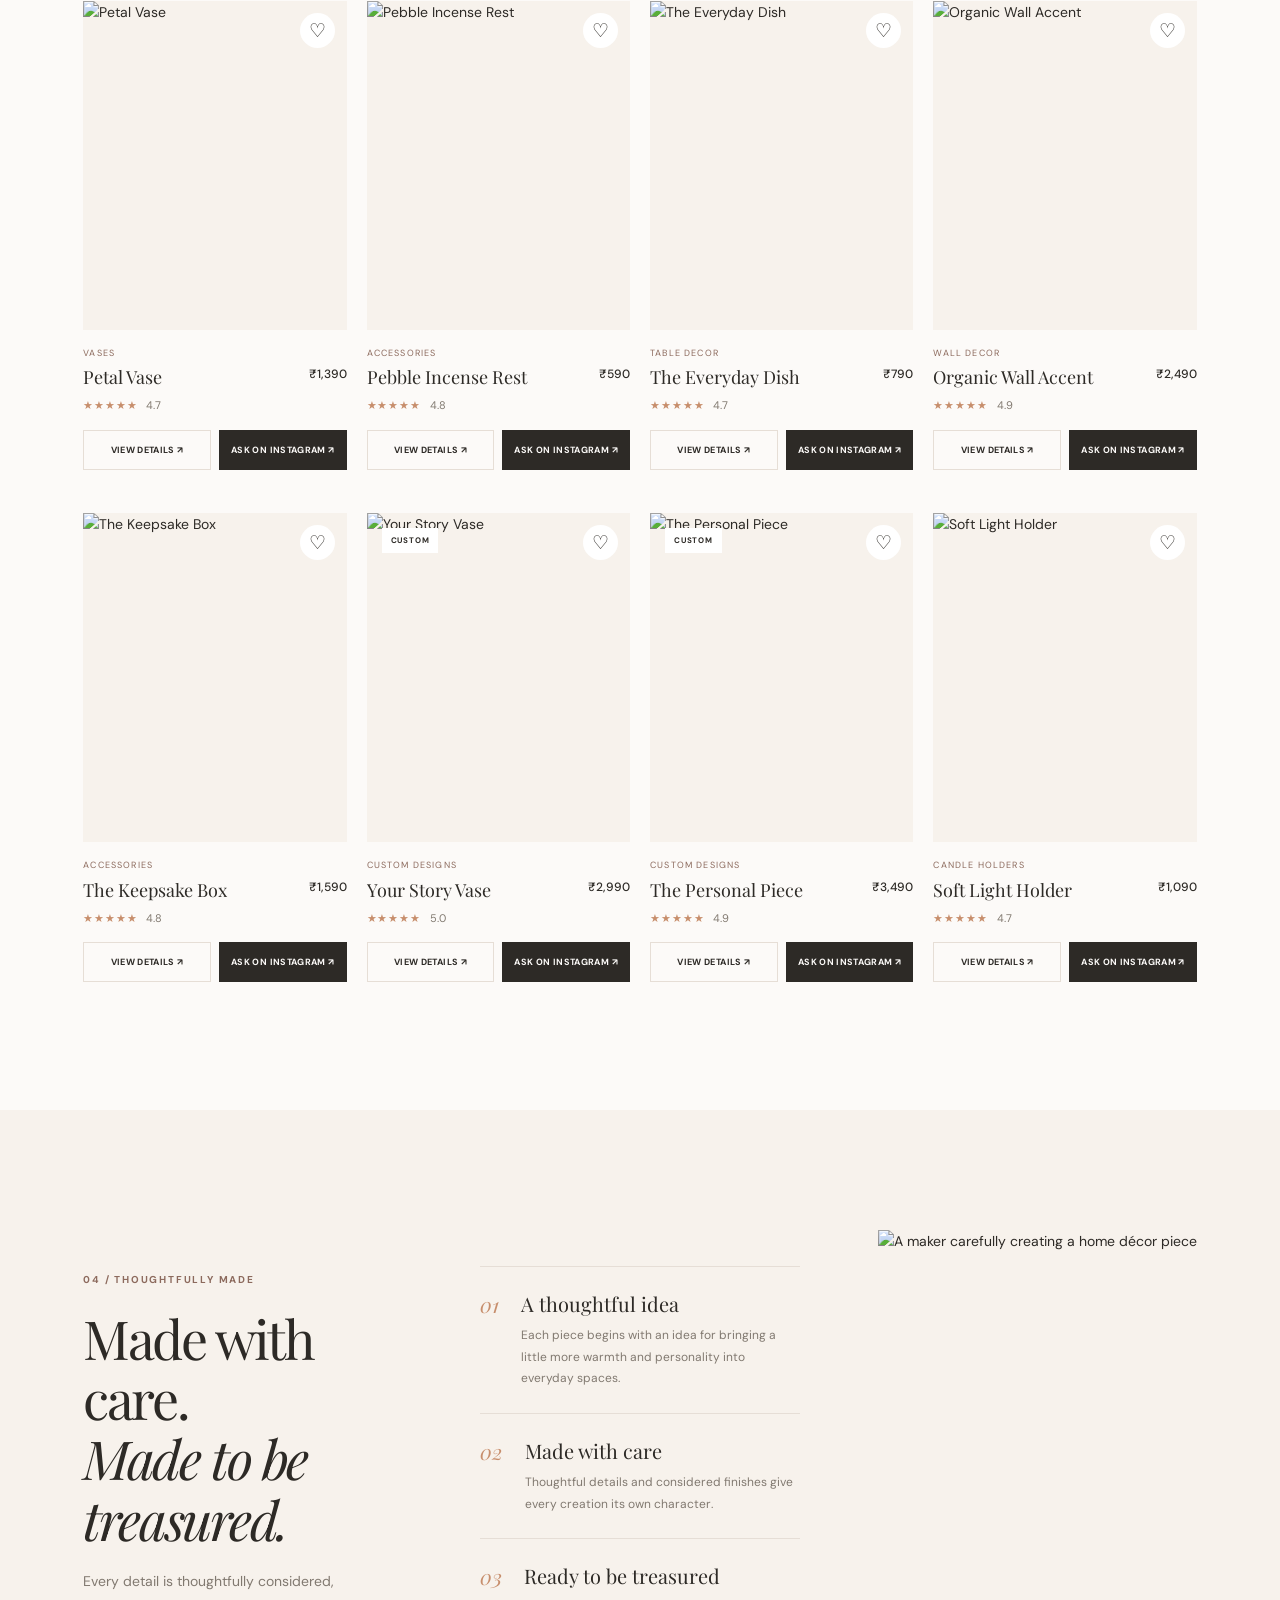
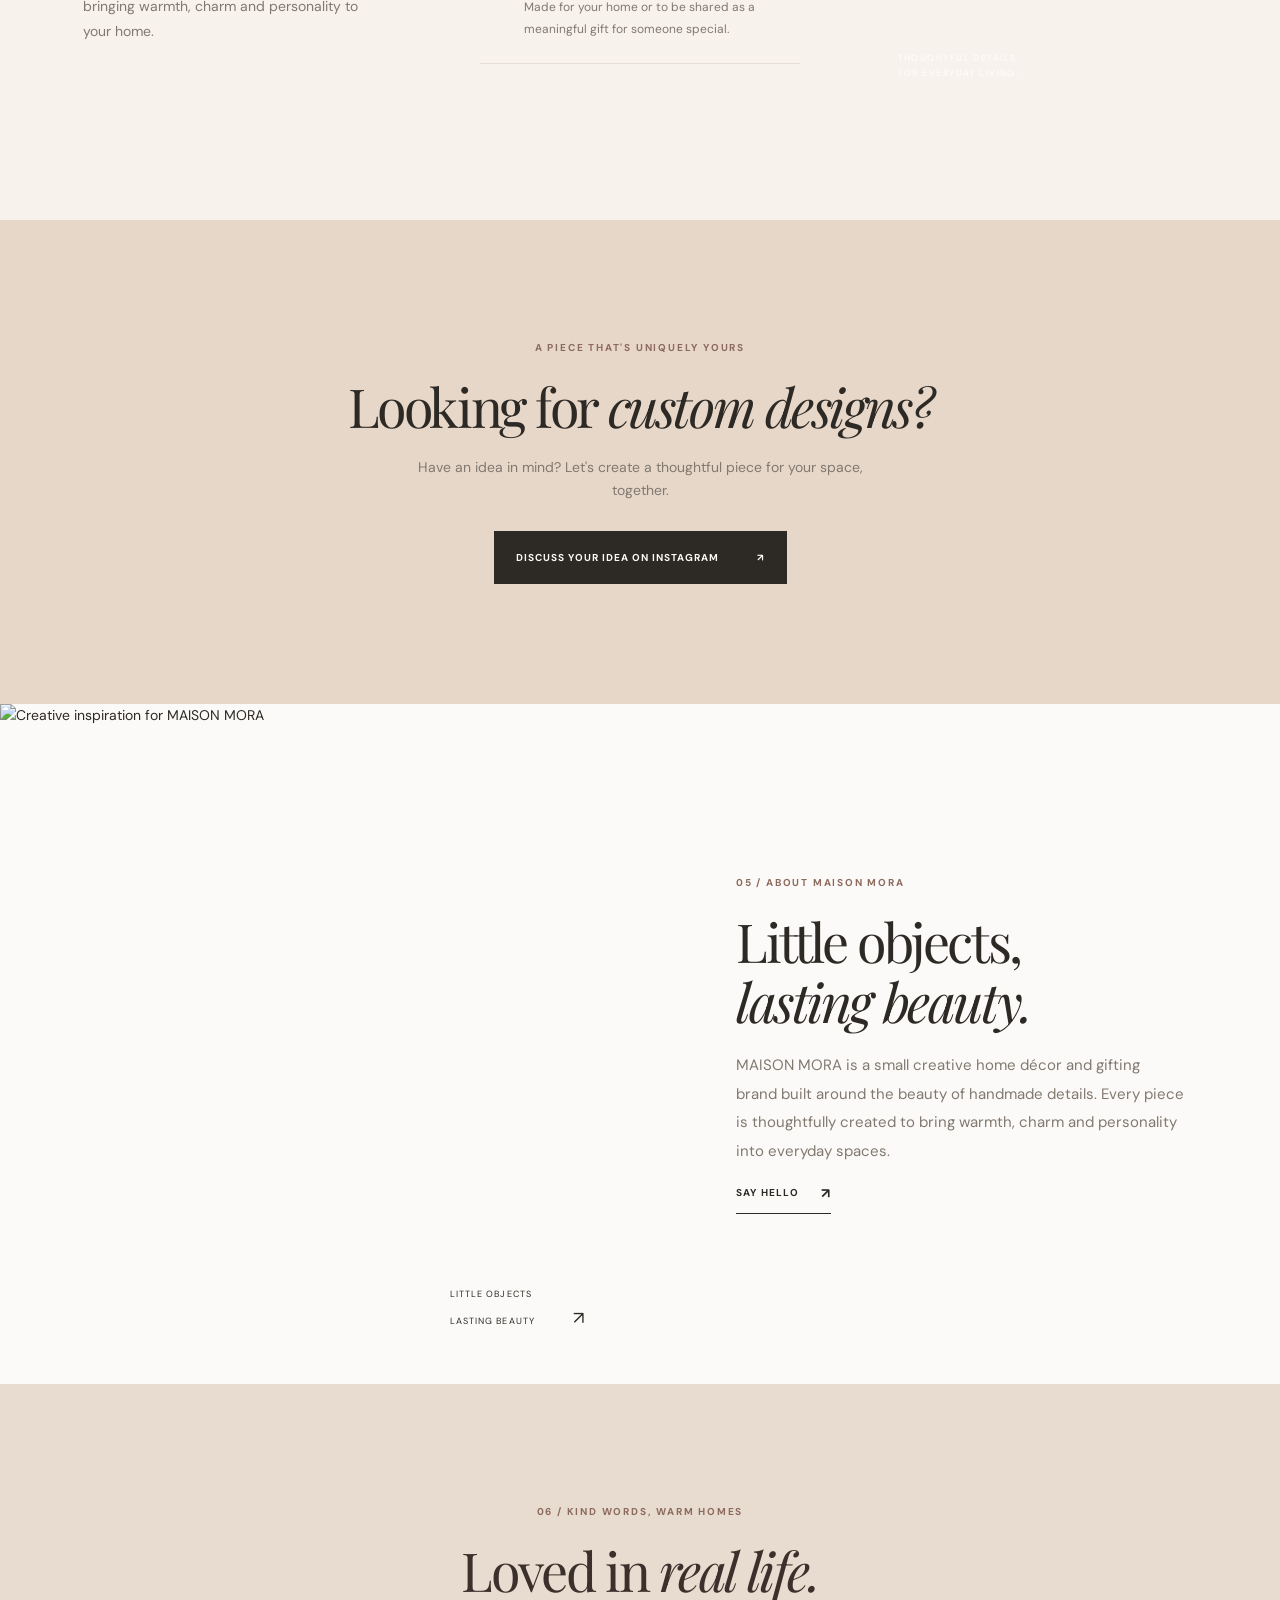
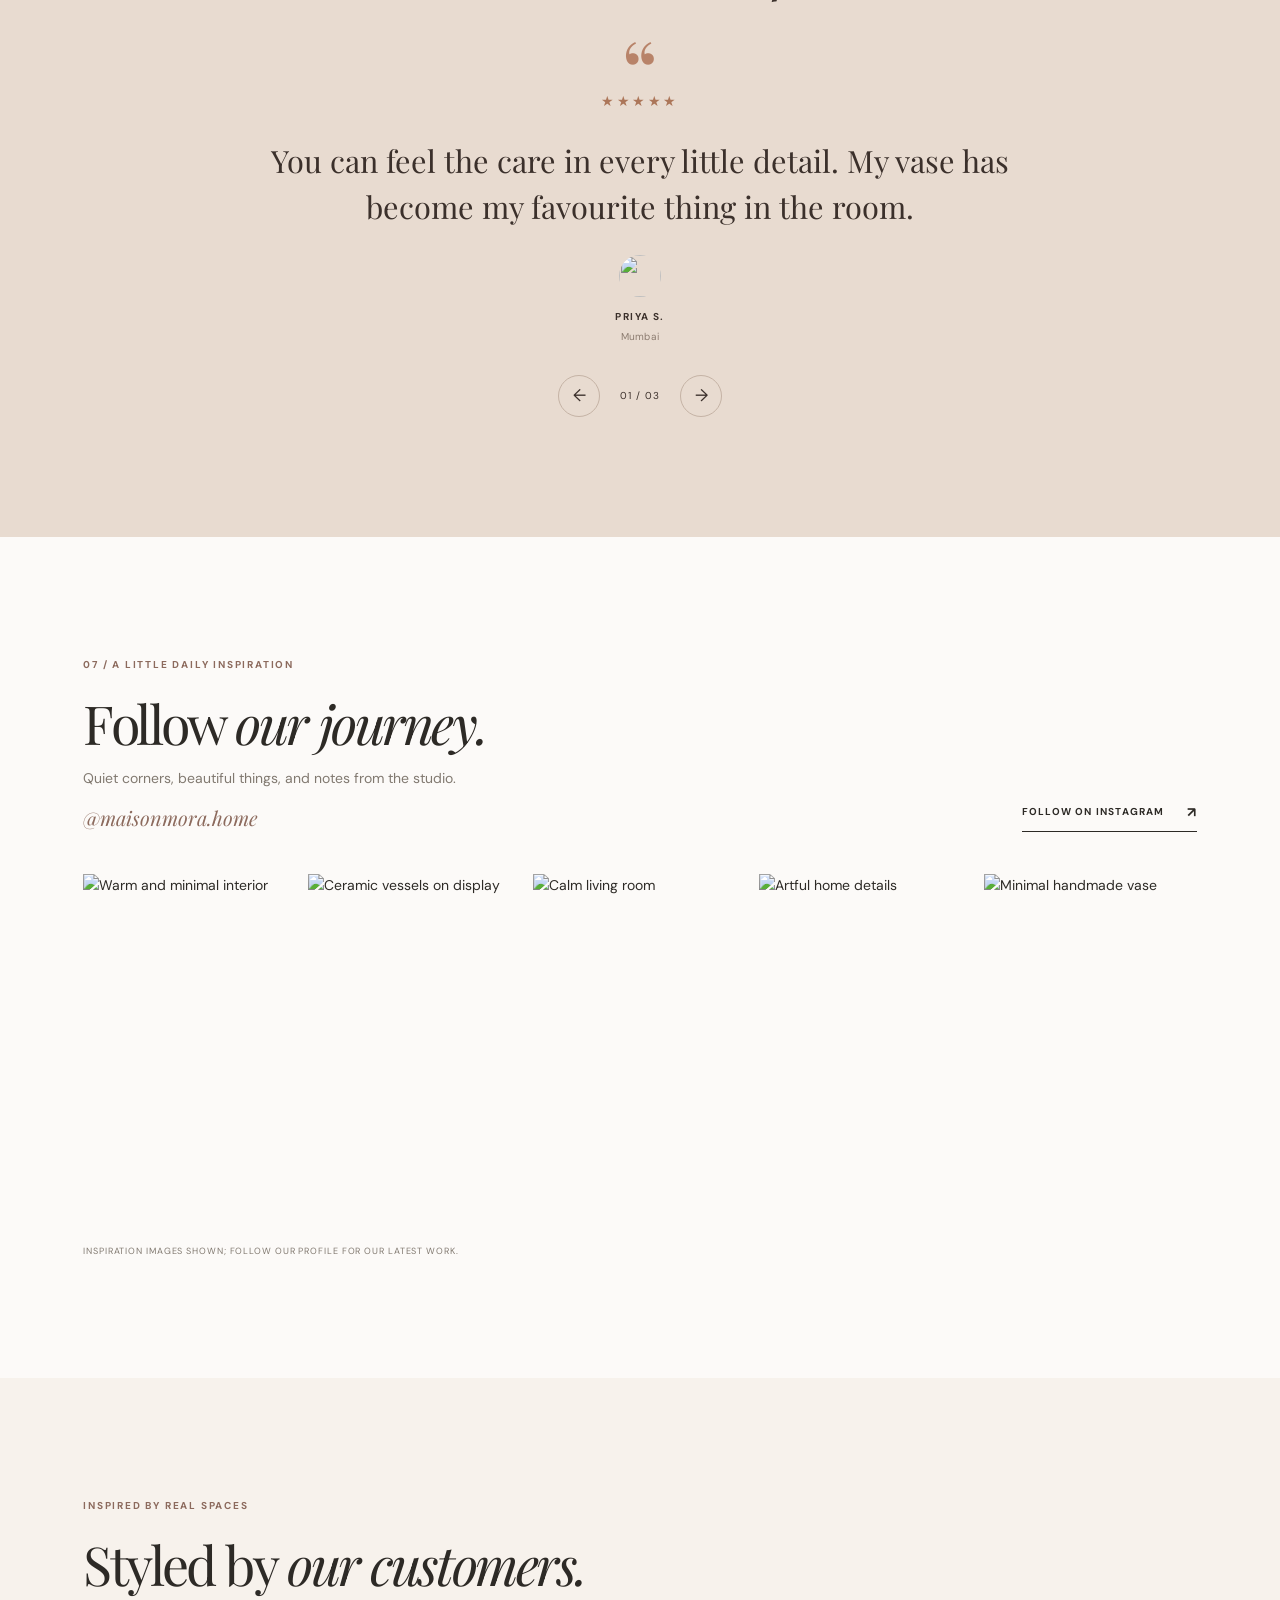
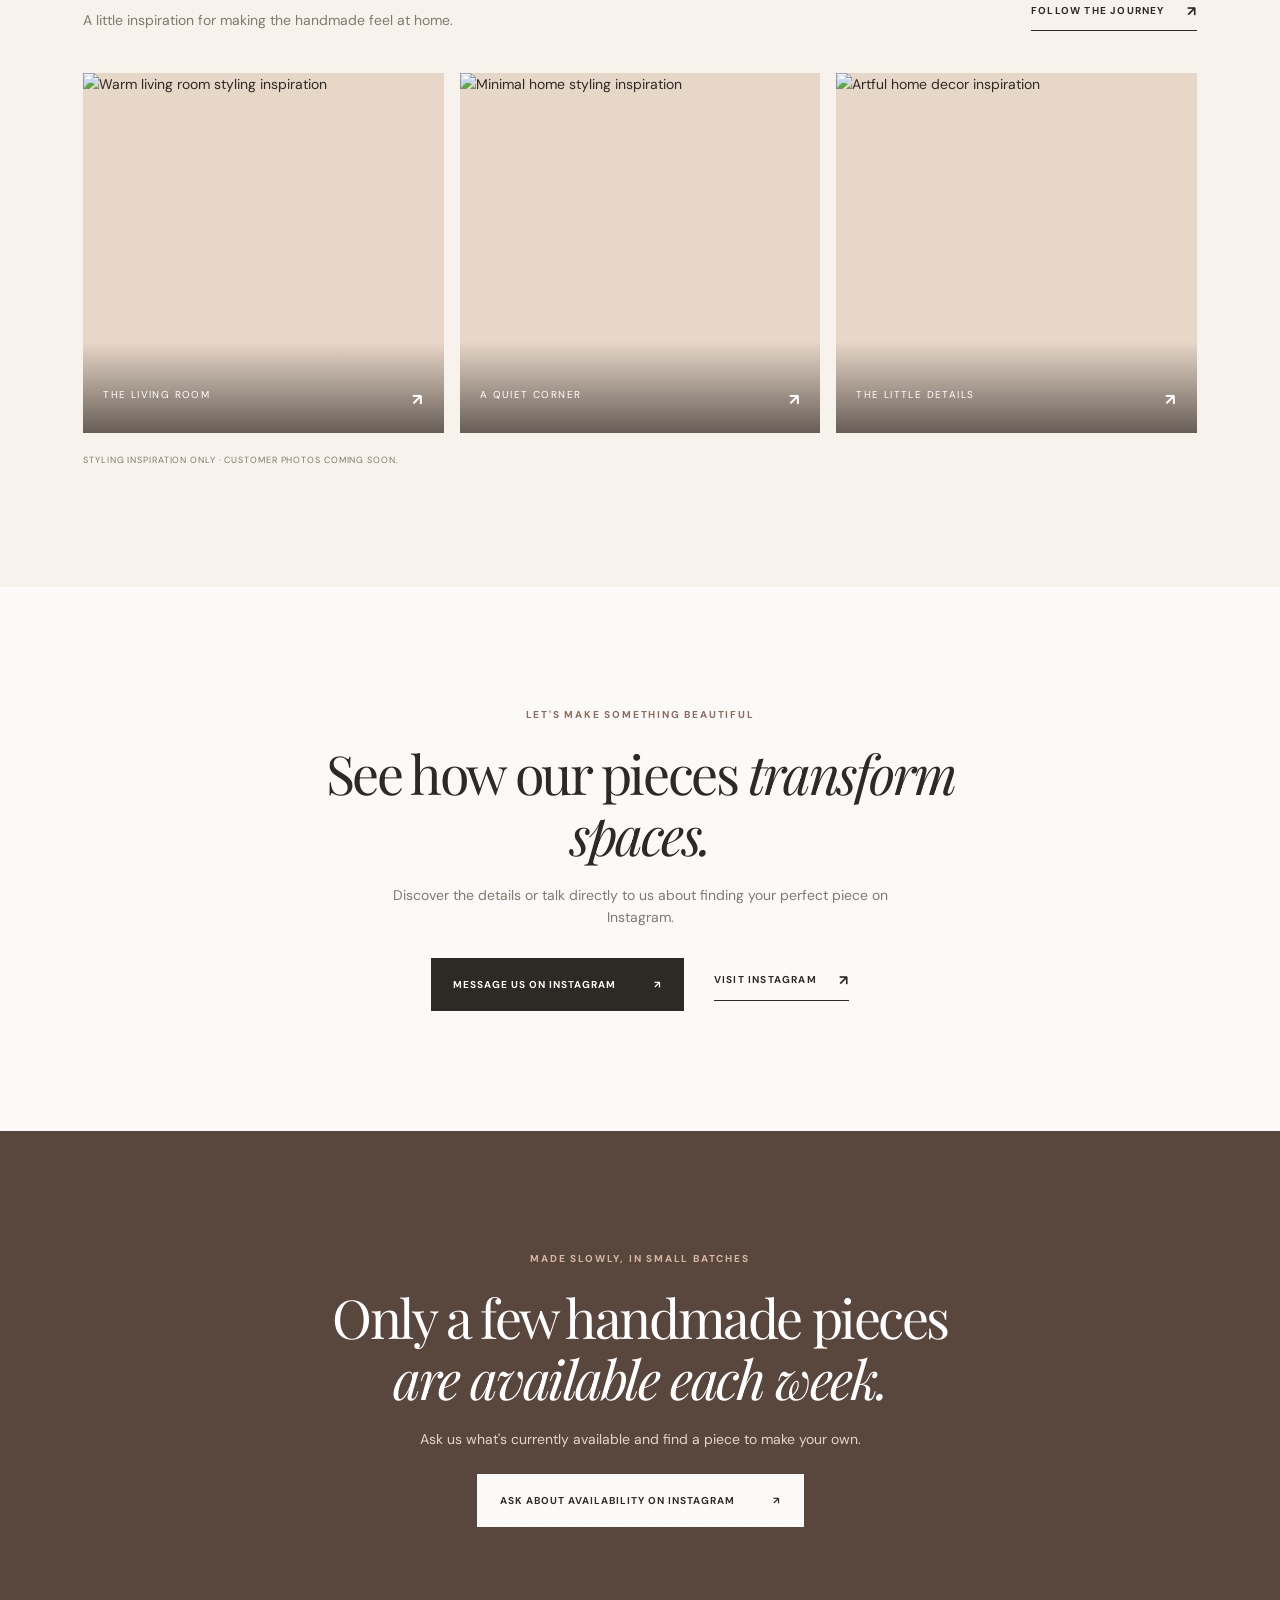
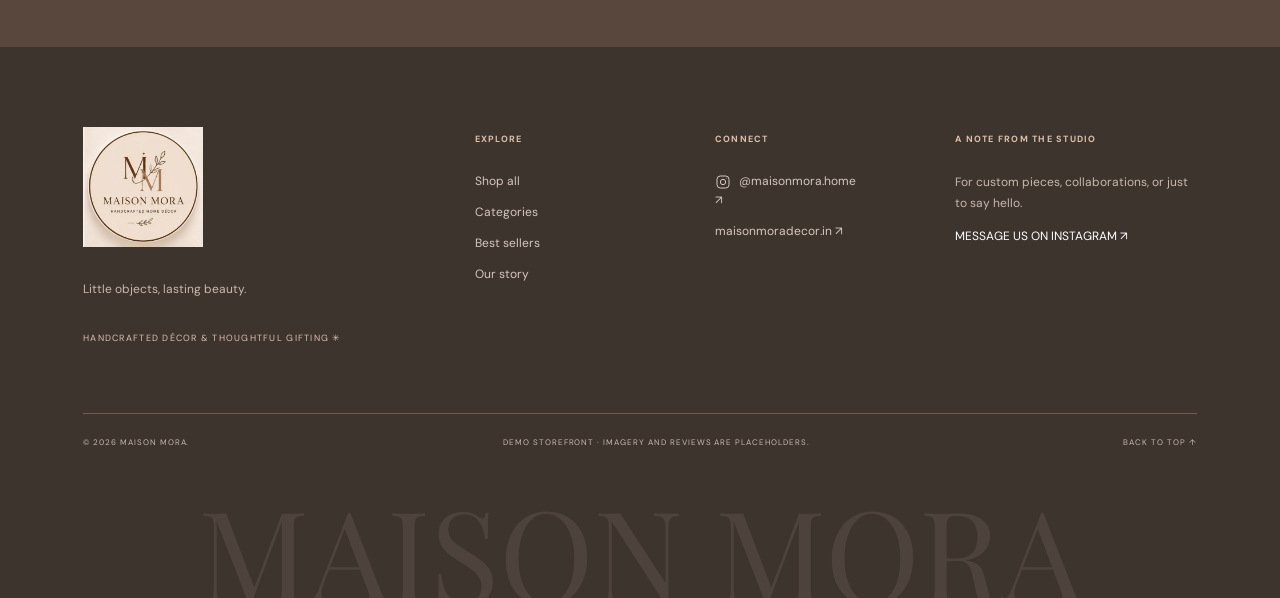
==== commit 12a2def8: "Update branding and descriptions for MAISON MORA; enhance product details and messaging" ====
--- a/index.html
+++ b/index.html
@@ -4,8 +4,8 @@
   <meta charset="UTF-8">
   <meta name="viewport" content="width=device-width, initial-scale=1">
   <meta name="theme-color" content="#f7f2ec">
-  <meta name="description" content="Thoughtfully handcrafted clay objects for a more beautiful everyday. Discover Maisonmora.Home.">
-  <title>Maisonmora.Home | Objects for a beautiful everyday</title>
+  <meta name="description" content="Handcrafted home décor, decorative objects, candles and thoughtful gifting from MAISON MORA. Little objects, lasting beauty.">
+  <title>MAISON MORA | Little objects, lasting beauty.</title>
   <link rel="preconnect" href="https://fonts.googleapis.com">
   <link rel="preconnect" href="https://fonts.gstatic.com" crossorigin>
   <link href="https://fonts.googleapis.com/css2?family=DM+Sans:wght@400;500;600;700&family=Playfair+Display:ital,wght@0,400;0,500;0,600;1,400;1,500&display=swap" rel="stylesheet">
@@ -18,11 +18,11 @@
   </svg>
   <div class="page-loader" aria-hidden="true"><img class="loader-logo" src="logo.jpg" alt=""></div>
   <div class="scroll-progress" aria-hidden="true"></div>
-  <div class="announcement"><div class="announcement-track"><span>HANDCRAFTED CLAY DÉCOR <b>✳</b> MADE WITH LOVE <b>✳</b> FREE SHIPPING ABOVE ₹999 <b>✳</b></span><span aria-hidden="true">HANDCRAFTED CLAY DÉCOR <b>✳</b> MADE WITH LOVE <b>✳</b> FREE SHIPPING ABOVE ₹999 <b>✳</b></span></div></div>
+  <div class="announcement"><div class="announcement-track"><span>HANDCRAFTED HOME DÉCOR <b>✳</b> THOUGHTFUL GIFTING <b>✳</b> LITTLE OBJECTS, LASTING BEAUTY <b>✳</b></span><span aria-hidden="true">HANDCRAFTED HOME DÉCOR <b>✳</b> THOUGHTFUL GIFTING <b>✳</b> LITTLE OBJECTS, LASTING BEAUTY <b>✳</b></span></div></div>
 
   <header class="site-header" id="header">
     <div class="nav-wrap">
-      <a class="brand" href="#home" aria-label="Maisonmora.Home home"><img class="brand-logo" src="logo.jpg" alt="Maisonmora.Home"></a>
+      <a class="brand" href="#home" aria-label="MAISON MORA home"><img class="brand-logo" src="logo.jpg" alt="MAISON MORA"></a>
       <nav class="desktop-nav" aria-label="Main navigation">
         <a class="active" href="#home">Home</a><a href="#collection">Collection</a><a href="#categories">Categories</a><a href="#featured">Featured</a><a href="#story">Our Story</a><a href="#contact">Contact</a>
       </nav>
@@ -40,24 +40,24 @@
 
   <main>
     <section class="hero" id="home">
-      <div class="hero-image" role="img" aria-label="Artful ceramics in a warm, sunlit interior"></div>
+      <div class="hero-image" role="img" aria-label="Thoughtful home décor in a warm, sunlit interior"></div>
       <div class="hero-shade"></div>
       <div class="hero-content">
-        <div class="hero-kicker"><span></span> THE ART OF SLOW LIVING</div>
-        <h1>Handcrafted beauty<br>for <em>timeless spaces.</em></h1>
-        <p>Thoughtful objects, made by hand and made to be lived with. A little art for the everyday.</p>
-        <div class="hero-buttons"><a class="button button-light" data-instagram target="_blank" rel="noopener noreferrer">MESSAGE US ON INSTAGRAM <span>↗</span></a><a class="text-link light-link" data-instagram target="_blank" rel="noopener noreferrer">FOLLOW ON INSTAGRAM <span>↗</span></a><a class="text-link light-link hero-shop" href="#collection">EXPLORE THE COLLECTION <span>↗</span></a></div>
+        <h1>MAISON MORA</h1>
+        <p class="hero-tagline">Little objects, lasting beauty.</p>
+        <p>Handcrafted décor, thoughtful gifting and beautiful little details for your home.</p>
+        <div class="hero-buttons"><a class="button button-light" data-instagram-contact target="_blank" rel="noopener noreferrer">MESSAGE US ON INSTAGRAM <span>↗</span></a><a class="text-link light-link" data-instagram target="_blank" rel="noopener noreferrer">FOLLOW ON INSTAGRAM <span>↗</span></a><a class="text-link light-link hero-shop" href="#collection">EXPLORE THE COLLECTION <span>↗</span></a></div>
       </div>
-      <div class="hero-bottom"><span>01 / 03 &nbsp; <span class="hero-line"></span> &nbsp; THE EARTHEN COLLECTION</span><a href="#intro">SCROLL TO DISCOVER <span>↓</span></a></div>
-      <div class="hero-stamp" aria-hidden="true"><span>MADE BY HAND • MADE WITH HEART •</span><b>✳</b></div>
+      <div class="hero-bottom"><span>01 / 03 &nbsp; <span class="hero-line"></span> &nbsp; LITTLE OBJECTS, LASTING BEAUTY</span><a href="#intro">SCROLL TO DISCOVER <span>↓</span></a></div>
+      <div class="hero-stamp" aria-hidden="true"><span>HANDCRAFTED • THOUGHTFUL • TIMELESS •</span><b>✳</b></div>
     </section>
 
-    <section class="trust-strip" aria-label="Why shop with us"><span>✓ &nbsp; Handmade with care</span><span>✓ &nbsp; Small batch creations</span><span>✓ &nbsp; Custom orders available</span><span>✓ &nbsp; Direct communication with the creator</span></section>
+    <section class="trust-strip" aria-label="Why shop with us"><span>✓ &nbsp; Handcrafted with care</span><span>✓ &nbsp; Thoughtful home décor</span><span>✓ &nbsp; Gifting for every occasion</span><span>✓ &nbsp; Beautiful everyday details</span></section>
 
     <section class="intro section-pad" id="intro">
-      <div class="intro-side reveal"><span class="eyebrow"><span class="tiny-star">✳</span> WELCOME TO MAISONMORA.HOME</span><p>Objects with soul.<br>Spaces with stories.</p></div>
-      <div class="intro-main reveal"><h2>A slower kind of <em>beautiful.</em></h2><p>We believe the most beautiful homes tell a story. Shaped by hand, inspired by earth, and made to bring a little more meaning to your every day.</p><a class="under-link" href="#story">GET TO KNOW US <span>↗</span></a></div>
-      <span class="intro-mark" aria-hidden="true">a.</span>
+      <div class="intro-side reveal"><span class="eyebrow"><span class="tiny-star">✳</span> WELCOME TO MAISON MORA</span><p>Little objects,<br>lasting beauty.</p></div>
+      <div class="intro-main reveal"><h2>A slower kind of <em>beautiful.</em></h2><p>We believe the most beautiful homes tell a story. Thoughtful, handcrafted details bring warmth, charm and personality to everyday spaces.</p><a class="under-link" href="#story">GET TO KNOW US <span>↗</span></a></div>
+      <span class="intro-mark" aria-hidden="true">M.</span>
     </section>
 
     <section class="categories section-pad" id="categories">
@@ -79,12 +79,12 @@
     </section>
 
     <section class="feature-story" aria-label="The beauty of handmade">
-      <div class="feature-image reveal"><img src="https://images.unsplash.com/photo-1565193566173-7a0ee3dbe261?auto=format&amp;fit=crop&amp;w=1200&amp;q=85" alt="Hands shaping clay at a pottery wheel" loading="lazy"><span class="image-label">THE BEAUTY OF BECOMING</span></div>
+      <div class="feature-image reveal"><img src="https://images.unsplash.com/photo-1565193566173-7a0ee3dbe261?auto=format&amp;fit=crop&amp;w=1200&amp;q=85" alt="Hands carefully creating a decorative object" loading="lazy"><span class="image-label">THE BEAUTY OF HANDMADE DETAILS</span></div>
       <div class="feature-copy reveal"><span class="eyebrow">A LITTLE LESS ORDINARY</span><span class="feature-star">✳</span><h2>Imperfectly<br><em>perfect.</em></h2><p>No two hands are the same. Neither are the pieces they make. Each curve, texture, and tiny variation is a reminder that something beautiful passed through human hands.</p><a class="under-link" href="#craft">DISCOVER OUR PROCESS <span>↗</span></a><span class="feature-number">01 — 02</span></div>
     </section>
 
     <section class="catalog section-pad" id="collection">
-      <div class="section-heading reveal"><div><span class="eyebrow">03 / THE MAISONMORA.HOME COLLECTION</span><h2>Find your <em>forever piece.</em></h2><p>Small-batch treasures, made to feel right at home.</p></div><span class="catalog-note">THOUGHTFULLY MADE<br>FOR EVERYDAY LIVING ✳</span></div>
+      <div class="section-heading reveal"><div><span class="eyebrow">03 / THE MAISON MORA COLLECTION</span><h2>Find your <em>forever piece.</em></h2><p>Handcrafted décor, candles and thoughtful gifts for every space and occasion.</p></div><span class="catalog-note">THOUGHTFULLY MADE<br>FOR EVERYDAY LIVING ✳</span></div>
       <div class="catalog-toolbar">
         <div class="filter-group"><label for="category-filter">CATEGORY</label><select id="category-filter"><option value="All">All objects</option><option>Vases</option><option>Pots</option><option>Candle Holders</option><option>Wall Decor</option><option>Table Decor</option><option>Sculptures</option><option>Accessories</option><option>Custom Designs</option></select></div>
         <div class="filter-group"><label for="price-filter">PRICE</label><select id="price-filter"><option value="all">Any price</option><option value="1000">Under ₹1,000</option><option value="2000">₹1,000 – ₹2,000</option><option value="above">Above ₹2,000</option></select></div>
@@ -97,22 +97,22 @@
     </section>
 
     <section class="craft section-pad" id="craft">
-      <div class="craft-heading reveal"><span class="eyebrow">04 / FROM EARTH TO HOME</span><h2>Made slowly.<br><em>Made meaningfully.</em></h2><p>Good things take time. Here's a little look at the love that goes into every piece.</p></div>
+      <div class="craft-heading reveal"><span class="eyebrow">04 / THOUGHTFULLY MADE</span><h2>Made with care.<br><em>Made to be treasured.</em></h2><p>Every detail is thoughtfully considered, bringing warmth, charm and personality to your home.</p></div>
       <div class="craft-steps">
-        <article class="craft-step reveal"><span>01</span><div><h3>Grounded in earth</h3><p>It begins with natural clay and a little imagination, inspired by the quiet beauty all around us.</p></div></article>
-        <article class="craft-step reveal"><span>02</span><div><h3>Shaped by hand</h3><p>Every form is thoughtfully shaped, bringing its own character and perfectly imperfect details to life.</p></div></article>
-        <article class="craft-step reveal"><span>03</span><div><h3>Made to be treasured</h3><p>Finished with care and ready for your home, each piece is a small celebration of the handmade.</p></div></article>
+        <article class="craft-step reveal"><span>01</span><div><h3>A thoughtful idea</h3><p>Each piece begins with an idea for bringing a little more warmth and personality into everyday spaces.</p></div></article>
+        <article class="craft-step reveal"><span>02</span><div><h3>Made with care</h3><p>Thoughtful details and considered finishes give every creation its own character.</p></div></article>
+        <article class="craft-step reveal"><span>03</span><div><h3>Ready to be treasured</h3><p>Made for your home or to be shared as a meaningful gift for someone special.</p></div></article>
       </div>
-      <div class="craft-image reveal"><img src="https://images.unsplash.com/photo-1493106641515-6b5631de4bb9?auto=format&amp;fit=crop&amp;w=1000&amp;q=85" alt="Potter working with clay" loading="lazy"><span>THE HUMAN TOUCH<br>IN EVERY DETAIL.</span></div>
+      <div class="craft-image reveal"><img src="https://images.unsplash.com/photo-1493106641515-6b5631de4bb9?auto=format&amp;fit=crop&amp;w=1000&amp;q=85" alt="A maker carefully creating a home décor piece" loading="lazy"><span>THOUGHTFUL DETAILS<br>FOR EVERYDAY LIVING.</span></div>
     </section>
 
     <section class="custom-inquiry section-pad">
-      <div class="custom-inquiry-inner reveal"><span class="eyebrow">A PIECE THAT'S UNIQUELY YOURS</span><h2>Looking for <em>custom designs?</em></h2><p>Have an idea in mind? Let's create a thoughtful piece for your space, together.</p><a class="button button-dark" data-instagram target="_blank" rel="noopener noreferrer">DISCUSS YOUR IDEA ON INSTAGRAM <span>↗</span></a></div>
+      <div class="custom-inquiry-inner reveal"><span class="eyebrow">A PIECE THAT'S UNIQUELY YOURS</span><h2>Looking for <em>custom designs?</em></h2><p>Have an idea in mind? Let's create a thoughtful piece for your space, together.</p><a class="button button-dark" data-instagram-contact target="_blank" rel="noopener noreferrer">DISCUSS YOUR IDEA ON INSTAGRAM <span>↗</span></a></div>
     </section>
 
     <section class="founder" id="story">
-      <div class="founder-image reveal"><img src="https://images.unsplash.com/photo-1531123897727-8f129e1688ce?auto=format&amp;fit=crop&amp;w=1000&amp;q=85" alt="Portrait representing the woman behind Maisonmora.Home" loading="lazy"><div class="founder-image-note">A LITTLE NOTE<br>FROM THE FOUNDER <span>↗</span></div></div>
-      <div class="founder-copy reveal"><span class="eyebrow">05 / THE WOMAN BEHIND THE CLAY</span><h2>Made with hands.<br><em>And a lot of heart.</em></h2><p>Maisonmora.Home began with a simple love for creating things that make a space feel like home. What started as a quiet creative ritual grew into a celebration of slow living, meaningful details, and the magic of making by hand.</p><p>Every piece is a little part of that story, made to become a part of yours.</p><span class="signature">With love, Maisonmora.Home</span><span class="founder-role">FOUNDER &amp; MAKER</span><a class="under-link" href="#contact">SAY HELLO <span>↗</span></a></div>
+      <div class="founder-image reveal"><img src="https://images.unsplash.com/photo-1531123897727-8f129e1688ce?auto=format&amp;fit=crop&amp;w=1000&amp;q=85" alt="Creative inspiration for MAISON MORA" loading="lazy"><div class="founder-image-note">LITTLE OBJECTS<br>LASTING BEAUTY <span>↗</span></div></div>
+      <div class="founder-copy reveal"><span class="eyebrow">05 / ABOUT MAISON MORA</span><h2>Little objects,<br><em>lasting beauty.</em></h2><p>MAISON MORA is a small creative home décor and gifting brand built around the beauty of handmade details. Every piece is thoughtfully created to bring warmth, charm and personality into everyday spaces.</p><a class="under-link" href="#contact">SAY HELLO <span>↗</span></a></div>
     </section>
 
     <section class="testimonials section-pad" aria-label="Customer testimonials">
@@ -141,20 +141,20 @@
       </div><p class="placeholder-note">STYLING INSPIRATION ONLY · CUSTOMER PHOTOS COMING SOON.</p>
     </section>
 
-    <section class="social-cta section-pad"><div class="reveal"><span class="eyebrow">LET'S MAKE SOMETHING BEAUTIFUL</span><h2>See how our pieces <em>transform spaces.</em></h2><p>Discover the details or talk directly to us about finding your perfect piece on Instagram.</p><div class="social-cta-actions"><a class="button button-dark" data-instagram target="_blank" rel="noopener noreferrer">MESSAGE US ON INSTAGRAM <span>↗</span></a><a class="under-link" data-instagram target="_blank" rel="noopener noreferrer">VISIT INSTAGRAM <span>↗</span></a></div></div></section>
+    <section class="social-cta section-pad"><div class="reveal"><span class="eyebrow">LET'S MAKE SOMETHING BEAUTIFUL</span><h2>See how our pieces <em>transform spaces.</em></h2><p>Discover the details or talk directly to us about finding your perfect piece on Instagram.</p><div class="social-cta-actions"><a class="button button-dark" data-instagram-contact target="_blank" rel="noopener noreferrer">MESSAGE US ON INSTAGRAM <span>↗</span></a><a class="under-link" data-instagram target="_blank" rel="noopener noreferrer">VISIT INSTAGRAM <span>↗</span></a></div></div></section>
 
-    <section class="availability section-pad"><div class="reveal"><span class="eyebrow">MADE SLOWLY, IN SMALL BATCHES</span><h2>Only a few handmade pieces<br><em>are available each week.</em></h2><p>Ask us what's currently available and find a piece to make your own.</p><a class="button button-light" data-instagram target="_blank" rel="noopener noreferrer">ASK ABOUT AVAILABILITY ON INSTAGRAM <span>↗</span></a></div></section>
+    <section class="availability section-pad"><div class="reveal"><span class="eyebrow">MADE SLOWLY, IN SMALL BATCHES</span><h2>Only a few handmade pieces<br><em>are available each week.</em></h2><p>Ask us what's currently available and find a piece to make your own.</p><a class="button button-light" data-instagram-contact target="_blank" rel="noopener noreferrer">ASK ABOUT AVAILABILITY ON INSTAGRAM <span>↗</span></a></div></section>
   </main>
 
   <footer class="footer" id="contact"><div class="footer-main">
-    <div class="footer-brand"><a class="brand" href="#home" aria-label="Maisonmora.Home home"><img class="brand-logo" src="logo.jpg" alt="Maisonmora.Home"></a><p>Thoughtful objects for soulful spaces. Made by hand, with love, for the beauty of everyday living.</p><span>MADE SLOWLY, TREASURED ALWAYS. ✳</span></div>
+    <div class="footer-brand"><a class="brand" href="#home" aria-label="MAISON MORA home"><img class="brand-logo" src="logo.jpg" alt="MAISON MORA"></a><p>Little objects, lasting beauty.</p><span>HANDCRAFTED DÉCOR &amp; THOUGHTFUL GIFTING ✳</span></div>
     <div><h3>EXPLORE</h3><a href="#collection">Shop all</a><a href="#categories">Categories</a><a href="#featured">Best sellers</a><a href="#story">Our story</a></div>
-    <div><h3>CONNECT</h3><a class="footer-social" data-instagram target="_blank" rel="noopener noreferrer"><svg><use href="#icon-instagram"/></svg> Instagram ↗</a></div>
-    <div class="footer-note"><h3>A NOTE FROM THE STUDIO</h3><p>For custom pieces, collaborations, or just to say hello.</p><a class="footer-email" data-instagram target="_blank" rel="noopener noreferrer">MESSAGE US ON INSTAGRAM ↗</a></div>
-  </div><div class="footer-bottom"><span>© 2026 MAISONMORA.HOME. ALL RIGHTS RESERVED.</span><span>DEMO STOREFRONT · IMAGERY AND REVIEWS ARE PLACEHOLDERS.</span><a href="#home">BACK TO TOP ↑</a></div><div class="footer-wordmark" aria-hidden="true">Maisonmora.Home</div></footer>
+    <div><h3>CONNECT</h3><a class="footer-social" data-instagram target="_blank" rel="noopener noreferrer"><svg><use href="#icon-instagram"/></svg> @maisonmora.home ↗</a><a href="https://maisonmoradecor.in" target="_blank" rel="noopener noreferrer">maisonmoradecor.in ↗</a></div>
+    <div class="footer-note"><h3>A NOTE FROM THE STUDIO</h3><p>For custom pieces, collaborations, or just to say hello.</p><a class="footer-email" data-instagram-contact target="_blank" rel="noopener noreferrer">MESSAGE US ON INSTAGRAM ↗</a></div>
+  </div><div class="footer-bottom"><span>© 2026 MAISON MORA.</span><span>DEMO STOREFRONT · IMAGERY AND REVIEWS ARE PLACEHOLDERS.</span><a href="#home">BACK TO TOP ↑</a></div><div class="footer-wordmark" aria-hidden="true">MAISON MORA</div></footer>
 
   <button class="back-to-top" aria-label="Back to top">↑</button>
-  <a class="floating-instagram" data-instagram target="_blank" rel="noopener noreferrer" aria-label="Contact Maisonmora.Home on Instagram"><span class="instagram-tooltip">Contact us on Instagram</span><svg><use href="#icon-instagram"/></svg></a>
+  <a class="floating-instagram" data-instagram-contact target="_blank" rel="noopener noreferrer" aria-label="Contact MAISON MORA on Instagram"><span class="instagram-tooltip">Contact us on Instagram</span><svg><use href="#icon-instagram"/></svg></a>
   <div class="toast" role="status" aria-live="polite"></div>
   <dialog class="quick-view" id="quick-view" aria-labelledby="modal-title"><button class="modal-close" aria-label="Close quick view">×</button><div class="modal-body" id="modal-body"></div></dialog>
   <dialog class="drawer" id="drawer" aria-labelledby="drawer-title"><div class="drawer-head"><div><span class="eyebrow">YOUR LITTLE COLLECTION</span><h2 id="drawer-title"></h2></div><button class="drawer-close" aria-label="Close panel">×</button></div><div id="drawer-content"></div></dialog>
--- a/css/style.css
+++ b/css/style.css
@@ -38,3 +38,4 @@
 @media(prefers-reduced-motion:reduce){.floating-instagram{animation:none}}
 .loader-logo{display:block;width:clamp(170px,24vw,280px);height:auto}.nav-wrap .brand-logo{display:block;width:78px;height:78px;object-fit:contain}.footer-brand .brand-logo{display:block;width:120px;height:120px;object-fit:contain}.footer-wordmark{font-size:clamp(50px,10vw,170px);letter-spacing:0}
 @media(max-width:550px){.nav-wrap .brand-logo{width:62px;height:62px}.footer-brand .brand-logo{width:105px;height:105px}.footer-wordmark{font-size:clamp(38px,11vw,70px)}}
+.hero-tagline{font:clamp(24px,3vw,38px)/1.3 var(--serif)!important;color:#fff!important;max-width:none!important;margin:0 0 12px!important}.hero-content p:not(.hero-tagline){max-width:460px}
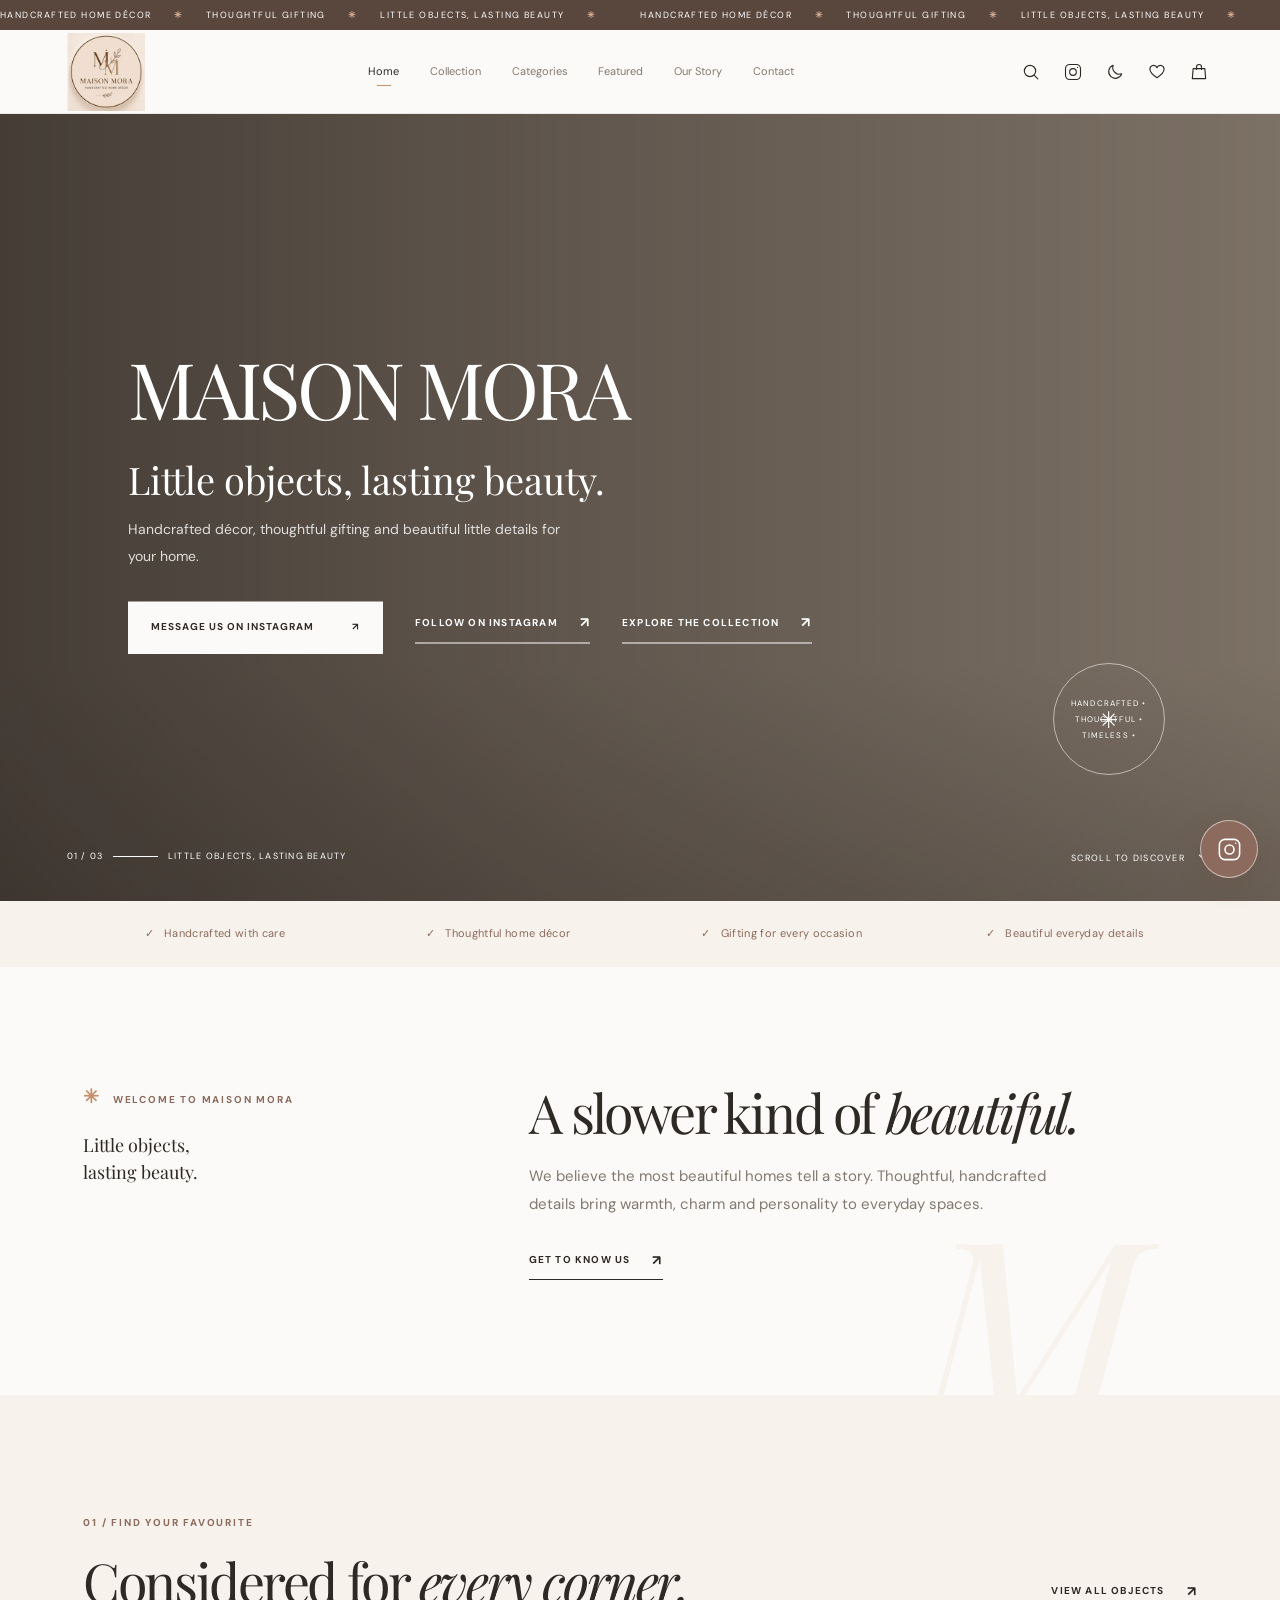
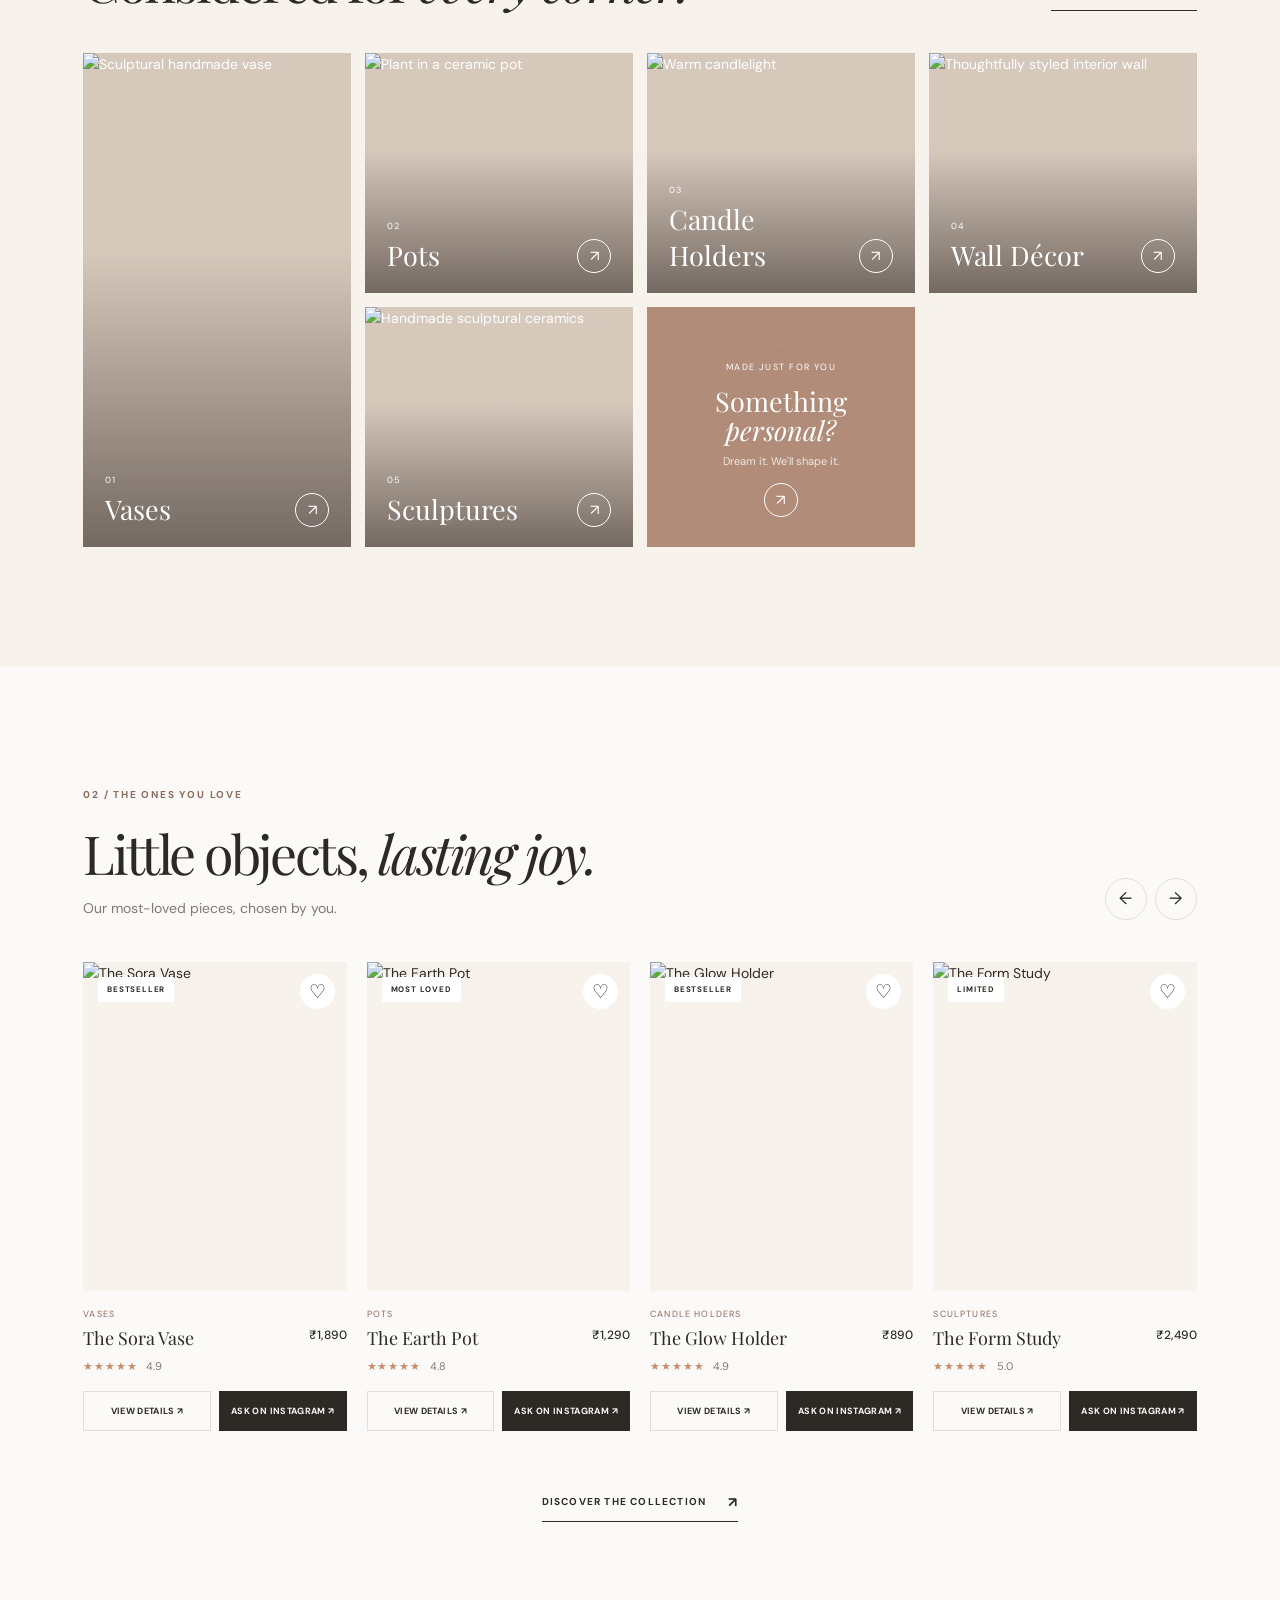
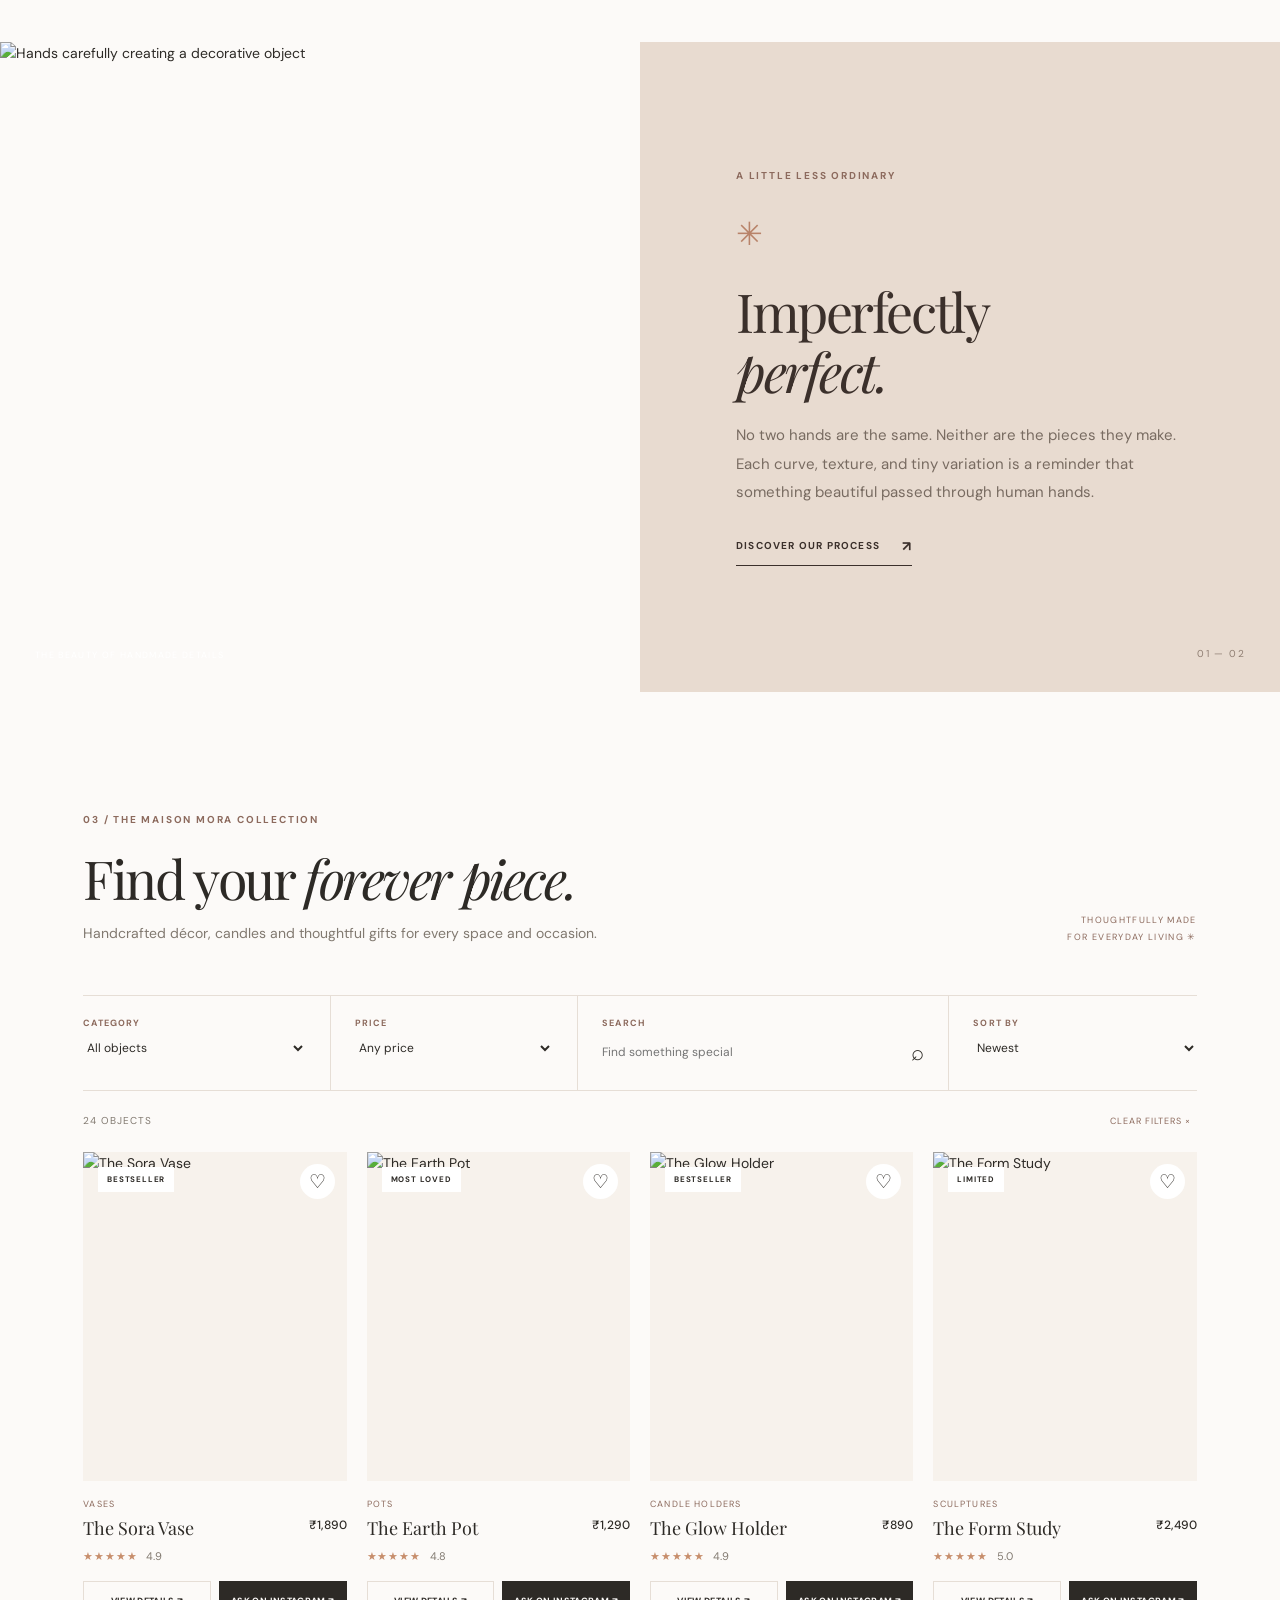
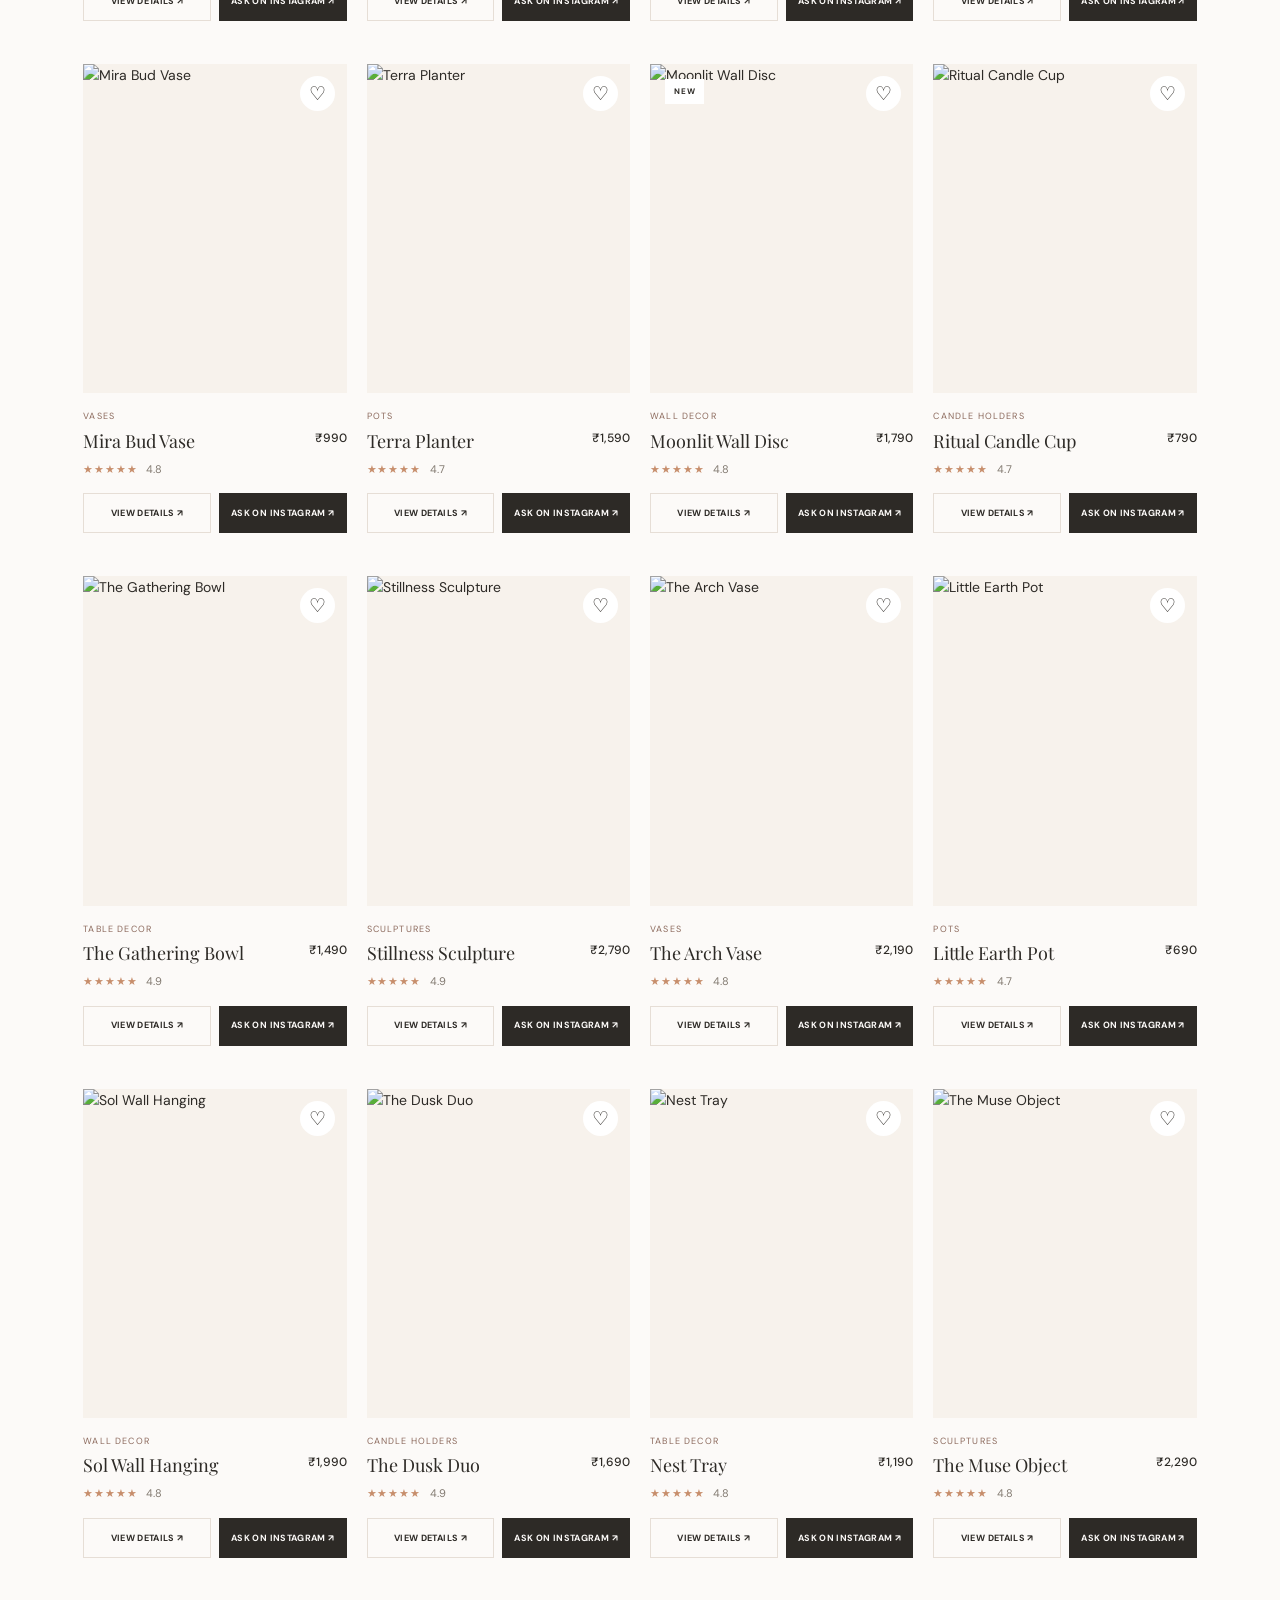
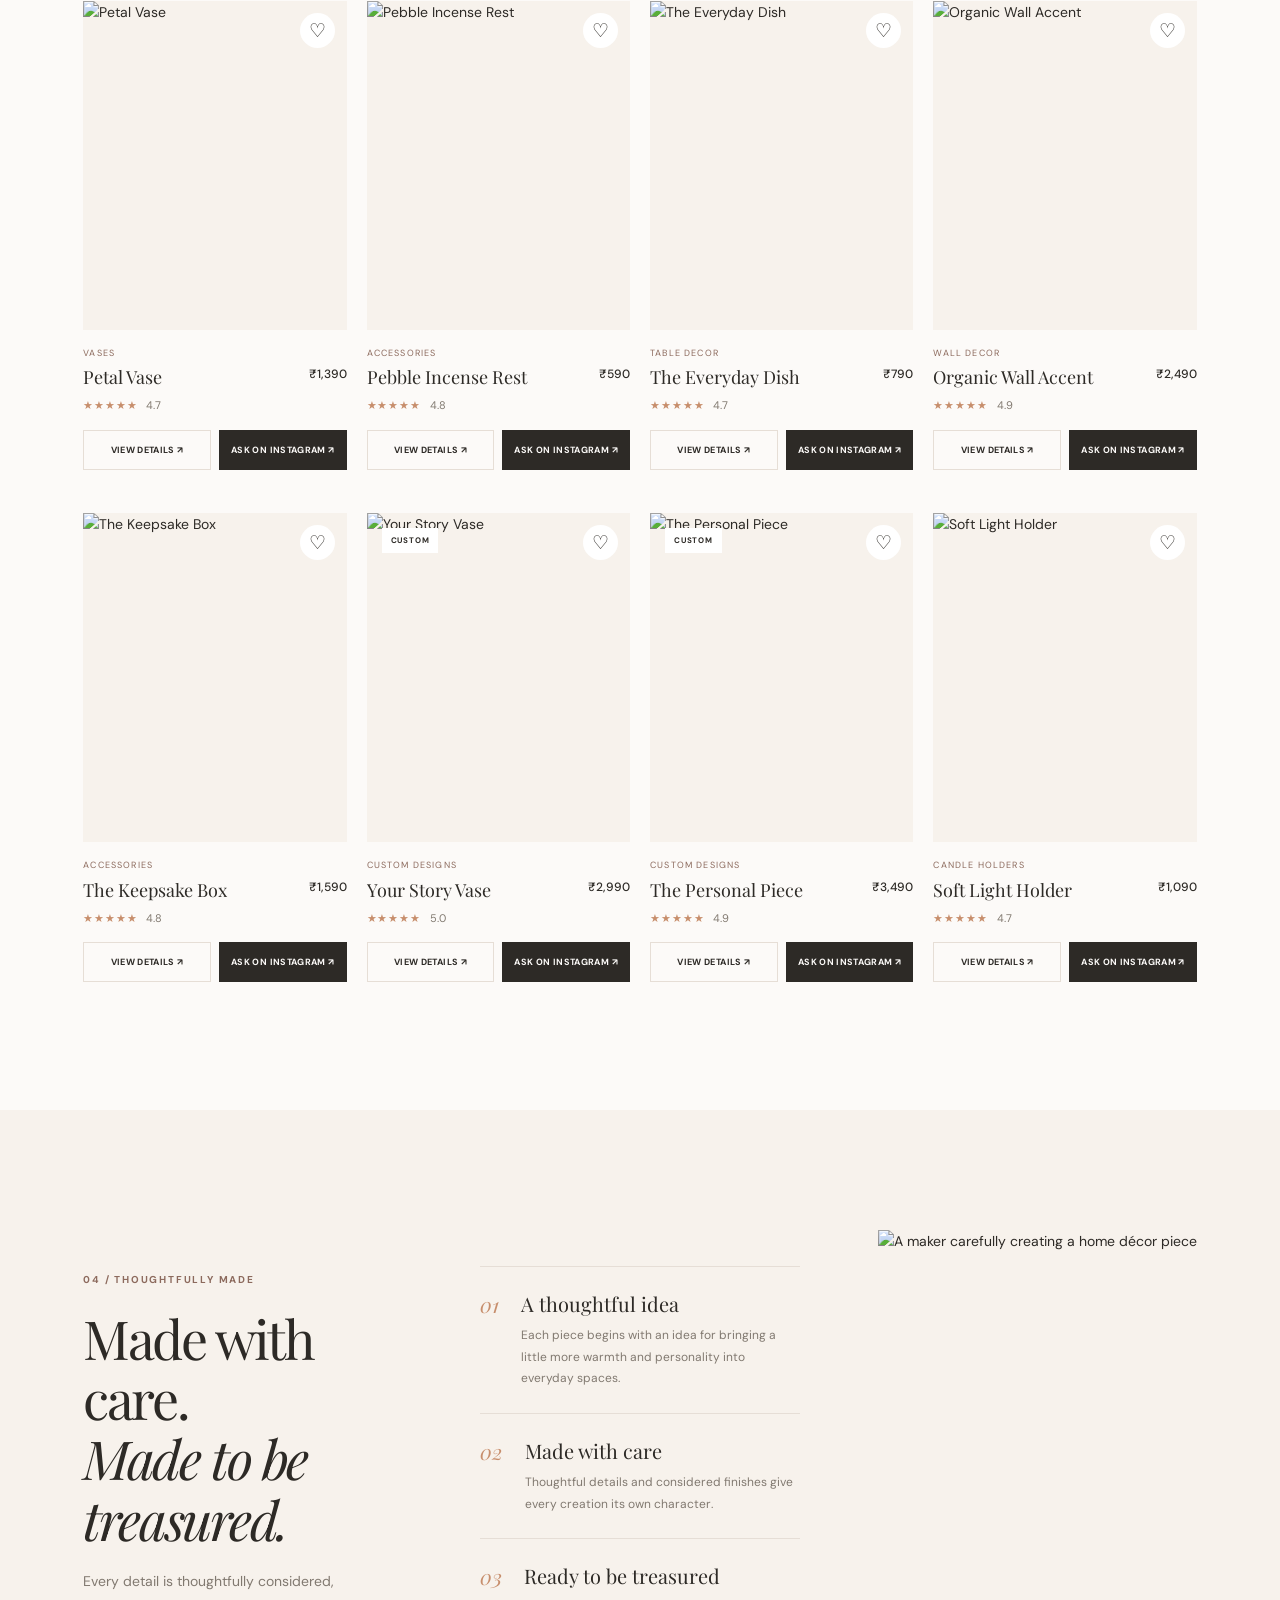
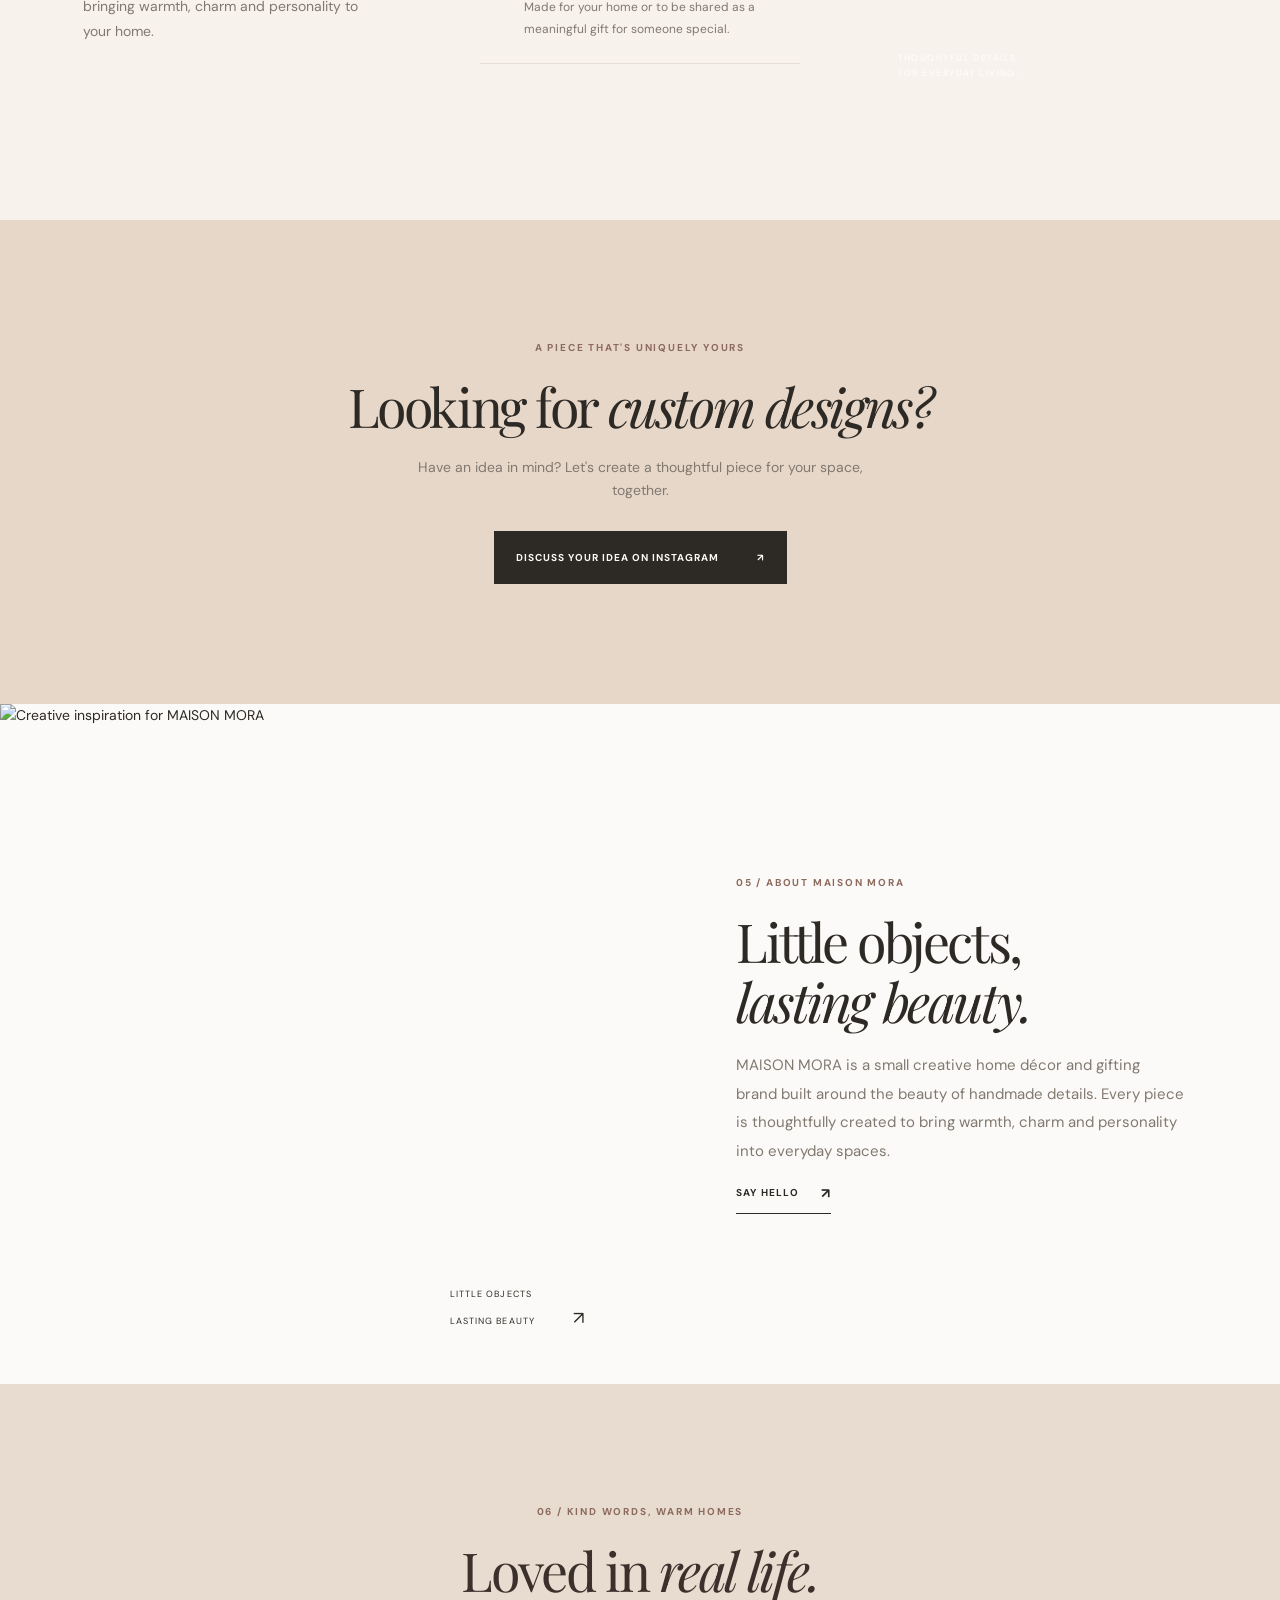
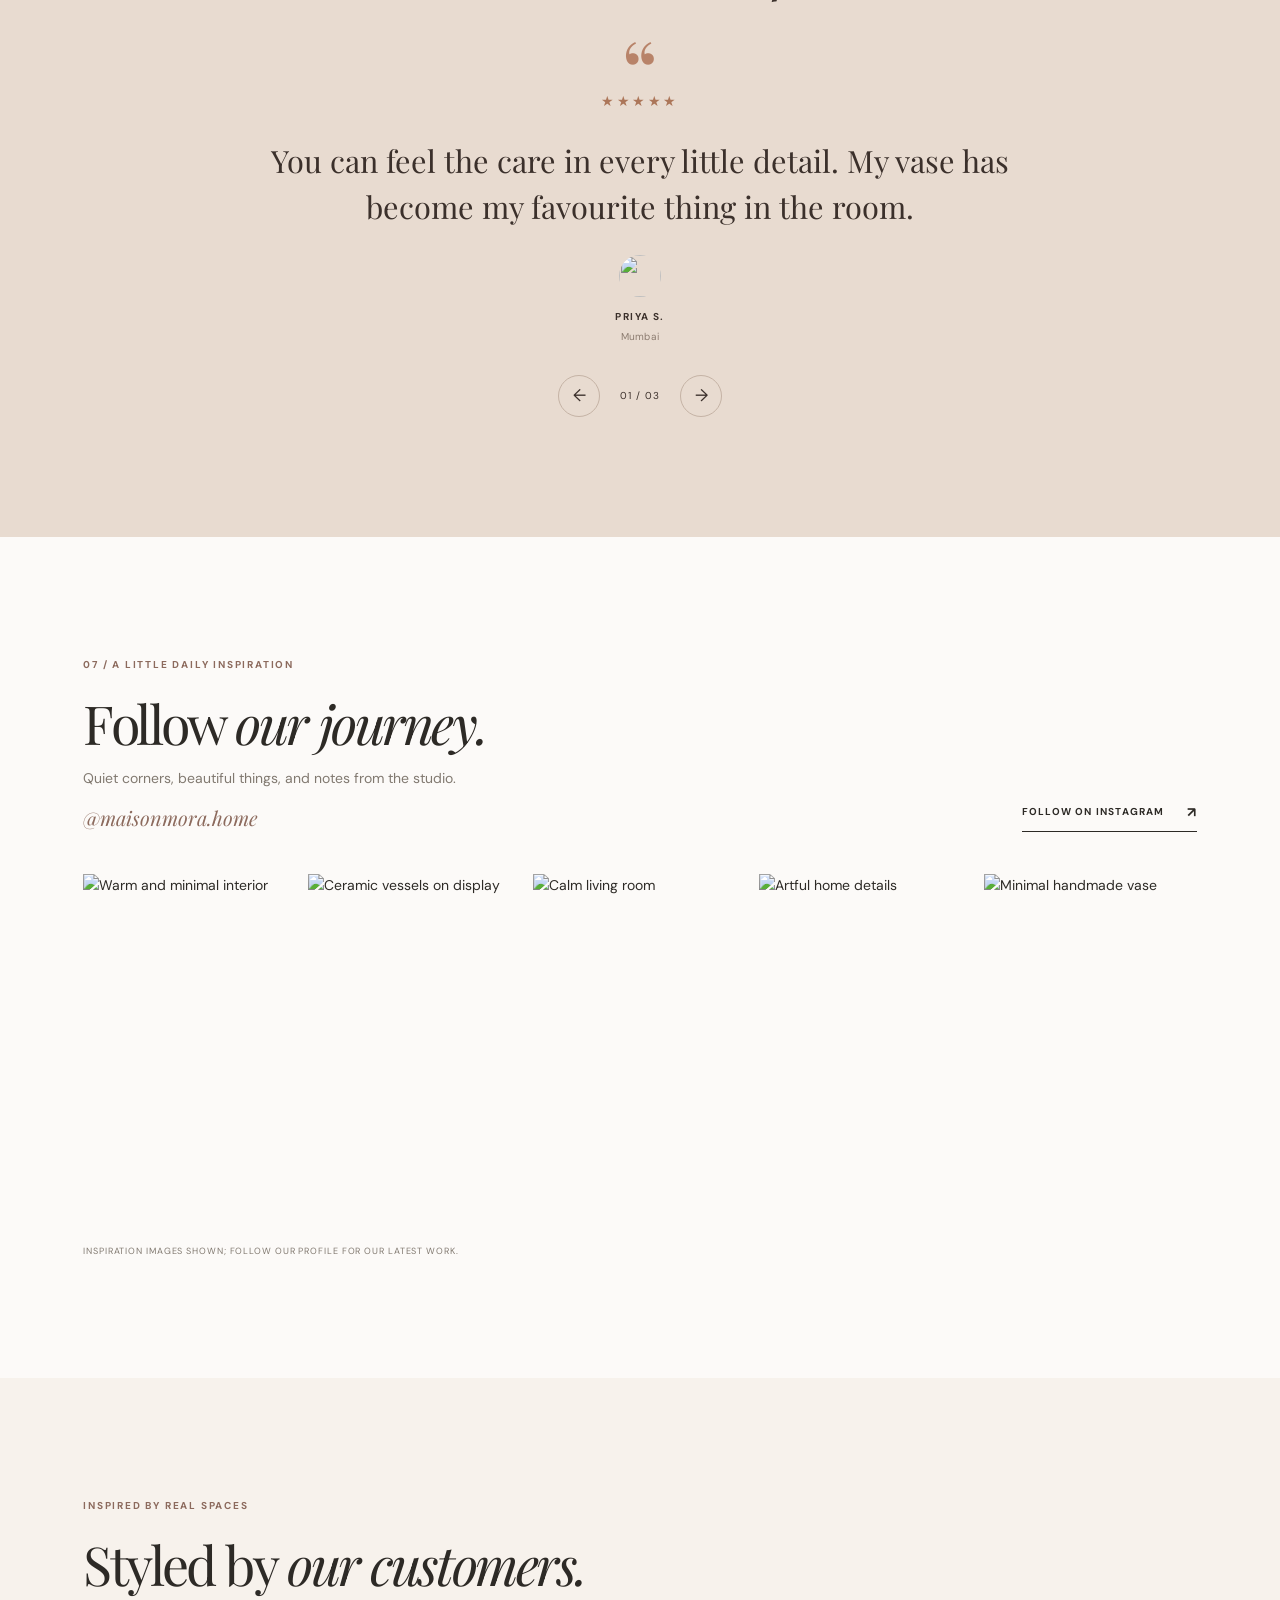
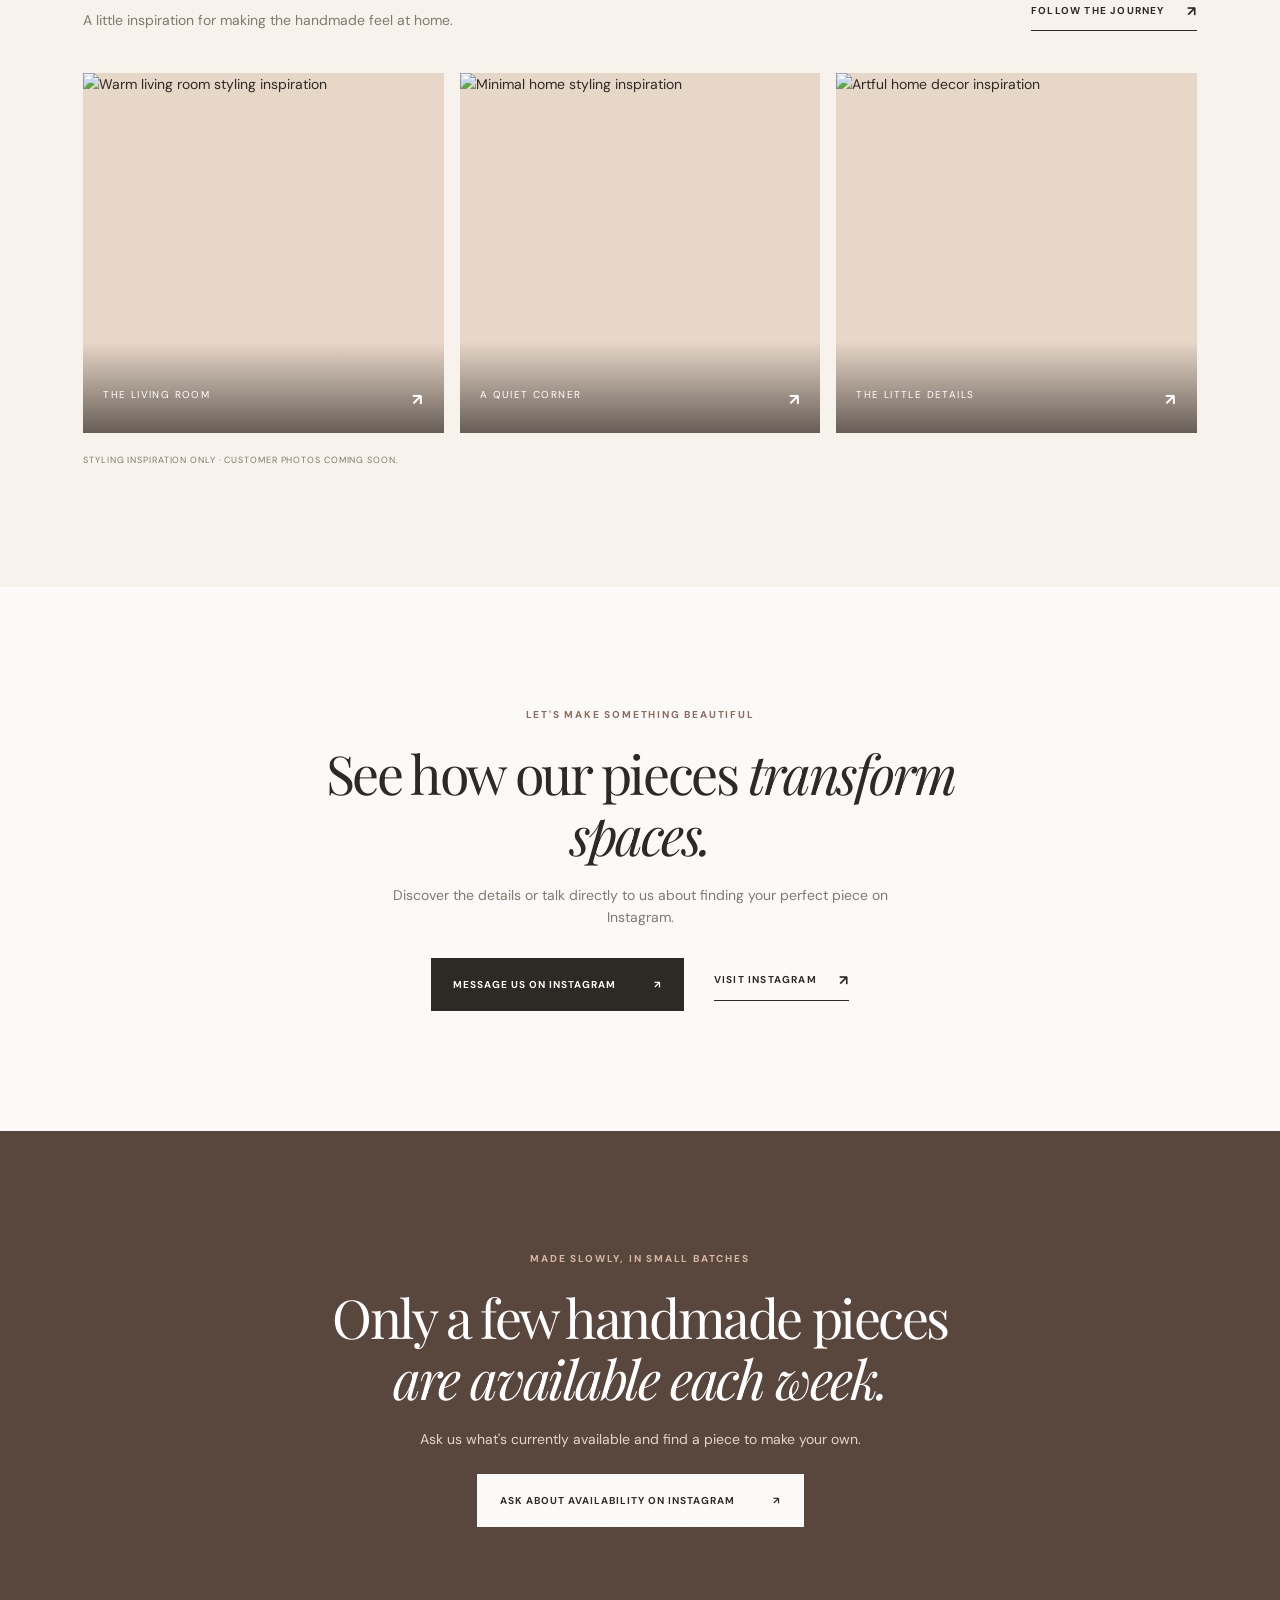
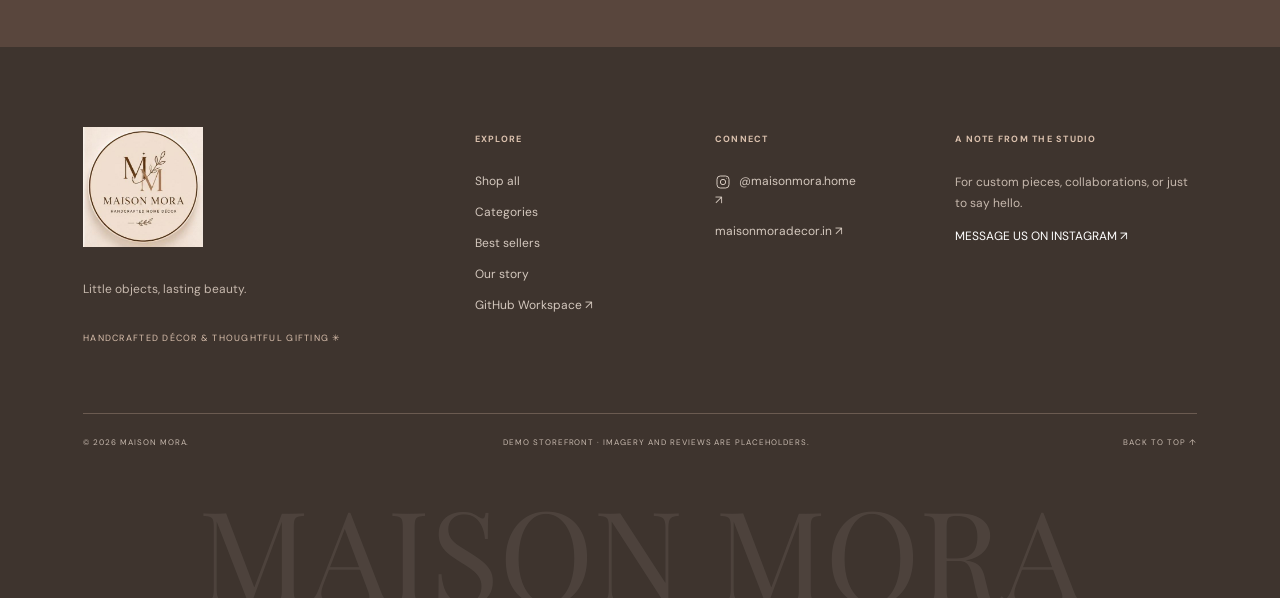
==== commit b24381ee: "feat: add GitHub authentication and repository management functionality - Implemented GitHub API int" ====
--- a/index.html
+++ b/index.html
@@ -148,7 +148,7 @@
 
   <footer class="footer" id="contact"><div class="footer-main">
     <div class="footer-brand"><a class="brand" href="#home" aria-label="MAISON MORA home"><img class="brand-logo" src="logo.jpg" alt="MAISON MORA"></a><p>Little objects, lasting beauty.</p><span>HANDCRAFTED DÉCOR &amp; THOUGHTFUL GIFTING ✳</span></div>
-    <div><h3>EXPLORE</h3><a href="#collection">Shop all</a><a href="#categories">Categories</a><a href="#featured">Best sellers</a><a href="#story">Our story</a></div>
+    <div><h3>EXPLORE</h3><a href="#collection">Shop all</a><a href="#categories">Categories</a><a href="#featured">Best sellers</a><a href="#story">Our story</a><a href="github-login.html">GitHub Workspace ↗</a></div>
     <div><h3>CONNECT</h3><a class="footer-social" data-instagram target="_blank" rel="noopener noreferrer"><svg><use href="#icon-instagram"/></svg> @maisonmora.home ↗</a><a href="https://maisonmoradecor.in" target="_blank" rel="noopener noreferrer">maisonmoradecor.in ↗</a></div>
     <div class="footer-note"><h3>A NOTE FROM THE STUDIO</h3><p>For custom pieces, collaborations, or just to say hello.</p><a class="footer-email" data-instagram-contact target="_blank" rel="noopener noreferrer">MESSAGE US ON INSTAGRAM ↗</a></div>
   </div><div class="footer-bottom"><span>© 2026 MAISON MORA.</span><span>DEMO STOREFRONT · IMAGERY AND REVIEWS ARE PLACEHOLDERS.</span><a href="#home">BACK TO TOP ↑</a></div><div class="footer-wordmark" aria-hidden="true">MAISON MORA</div></footer>
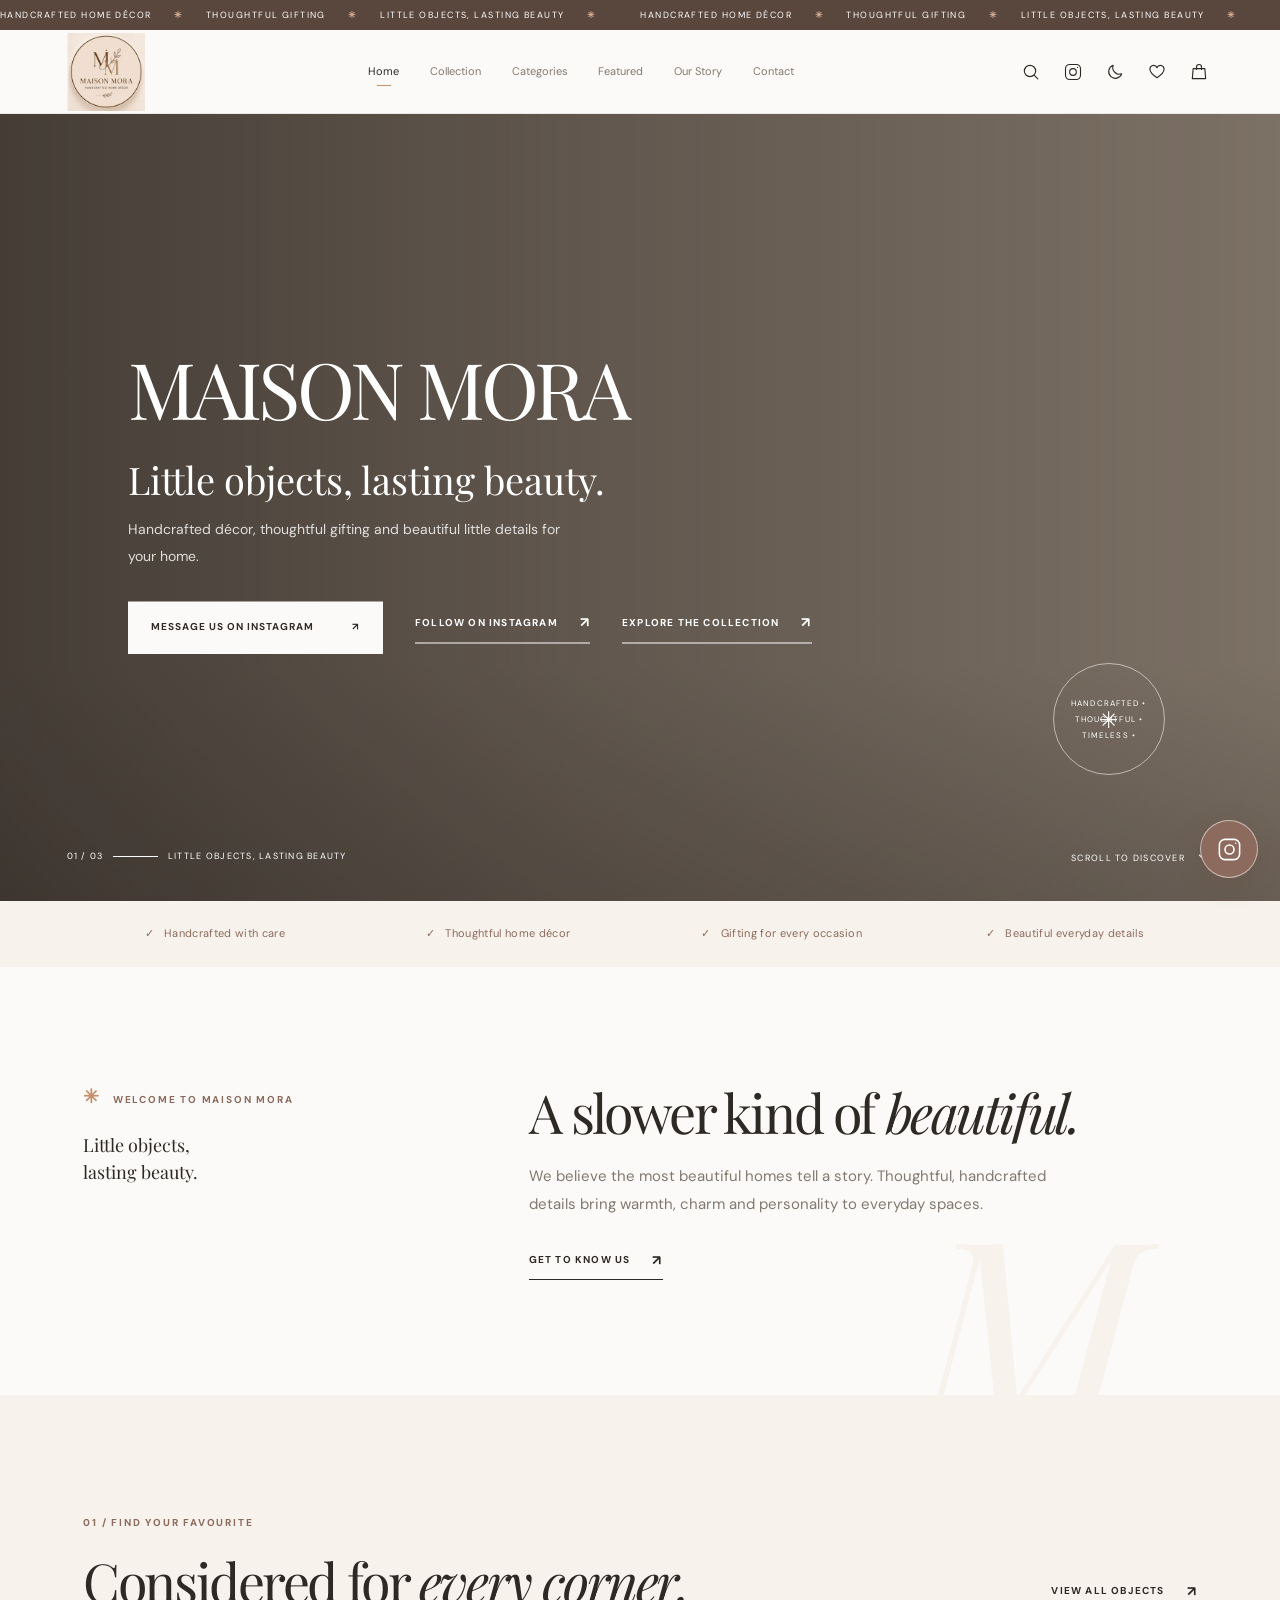
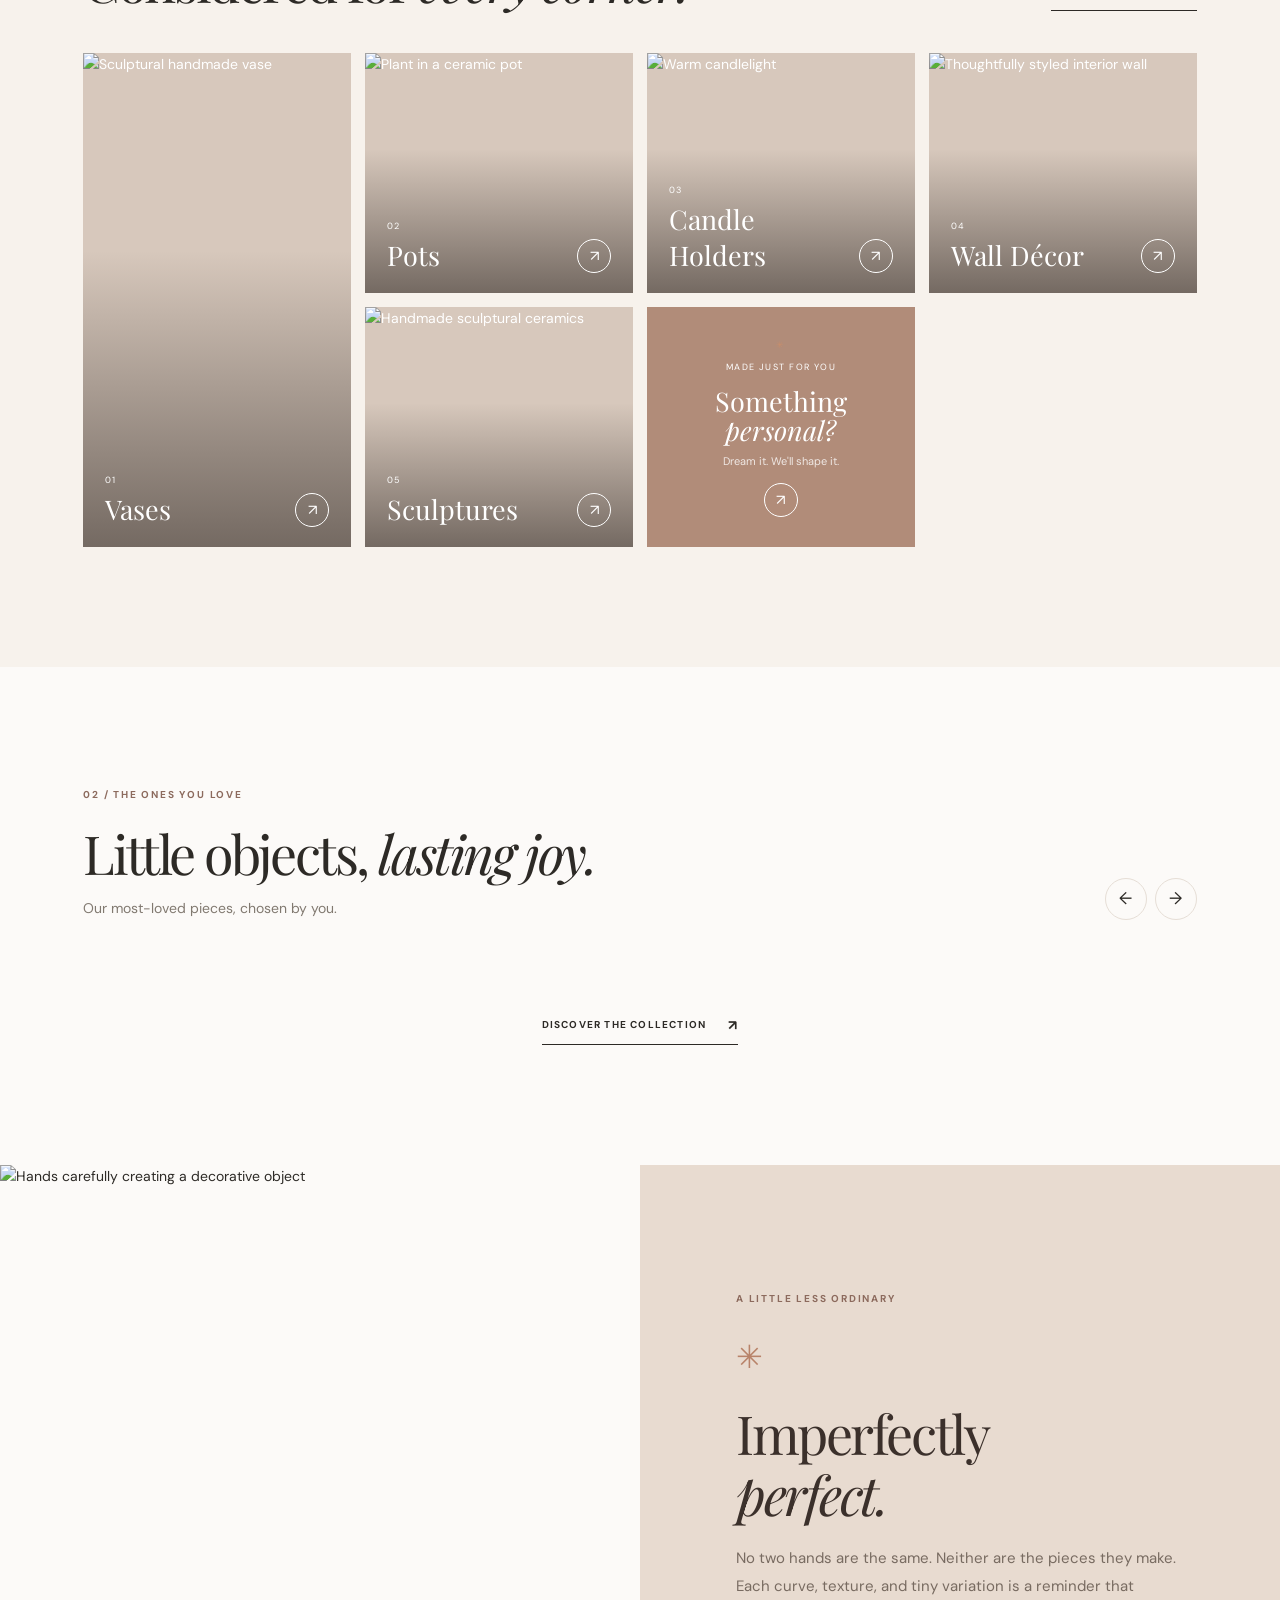
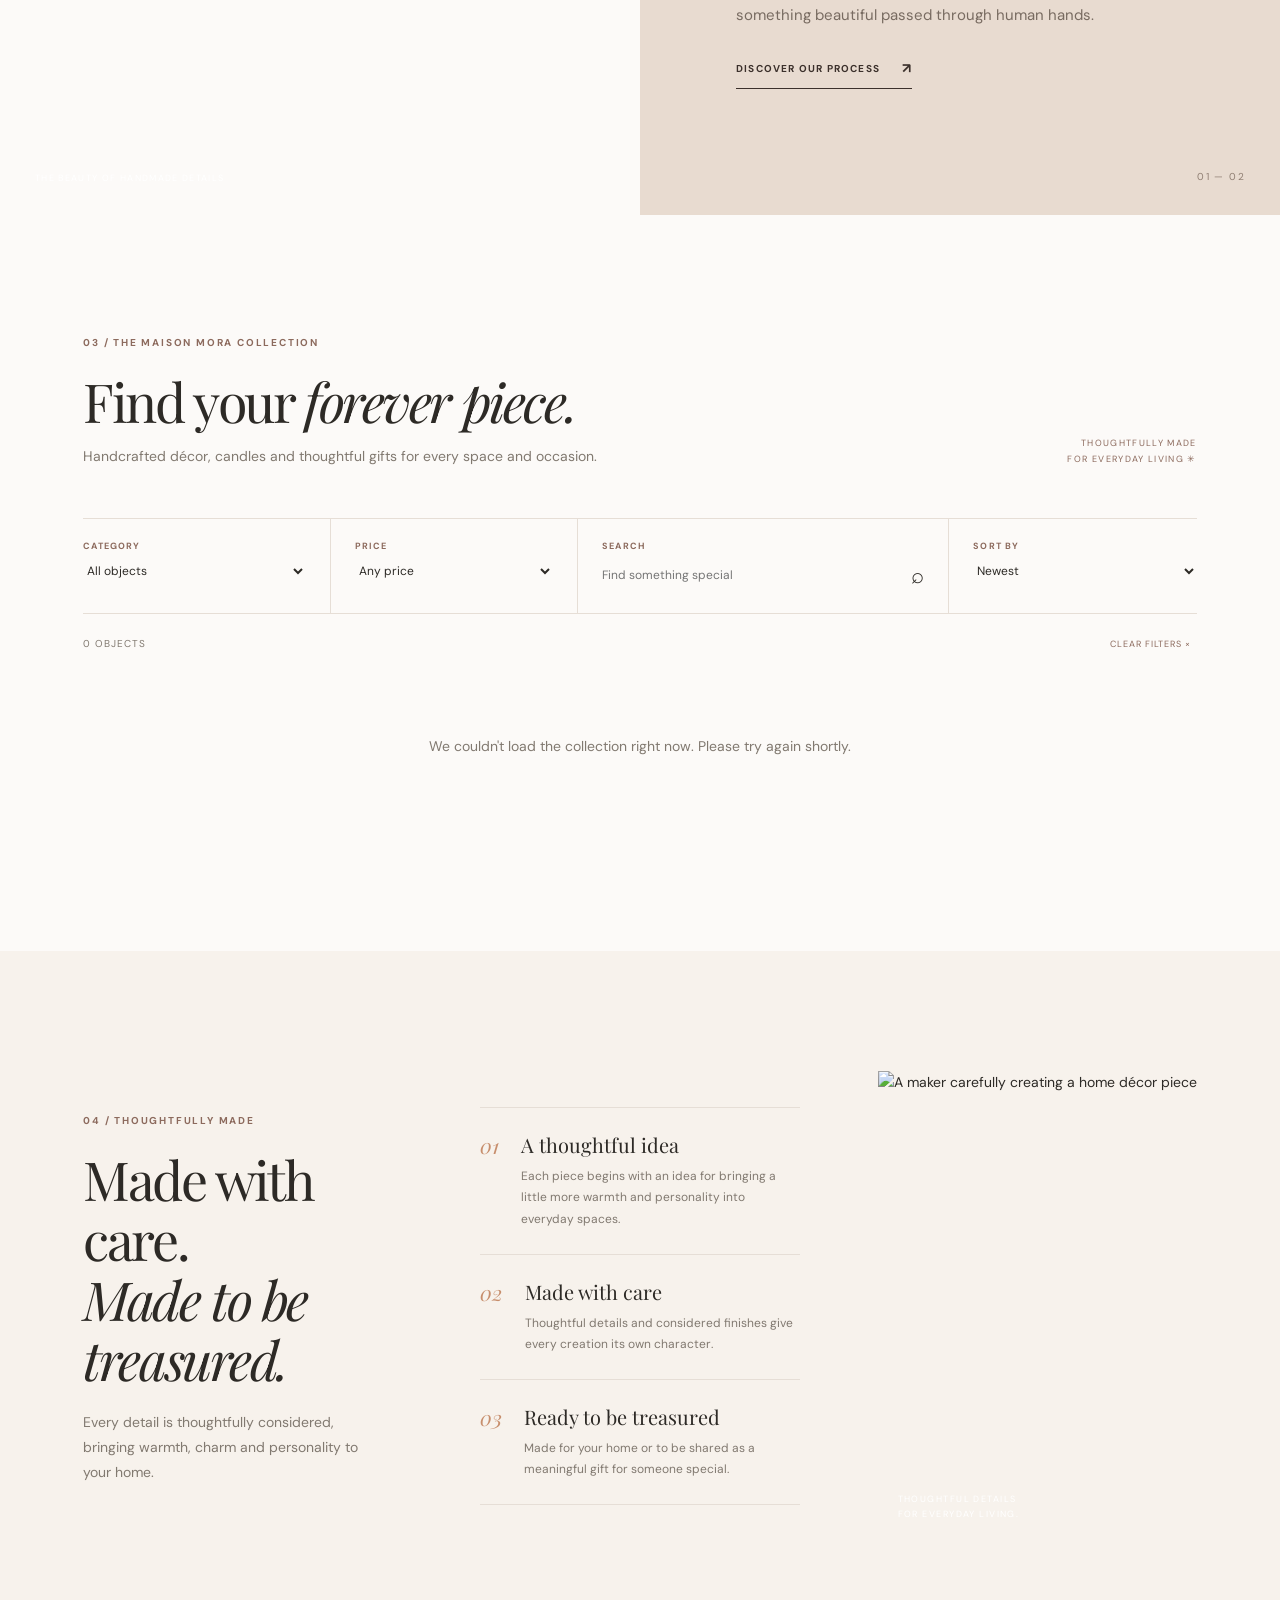
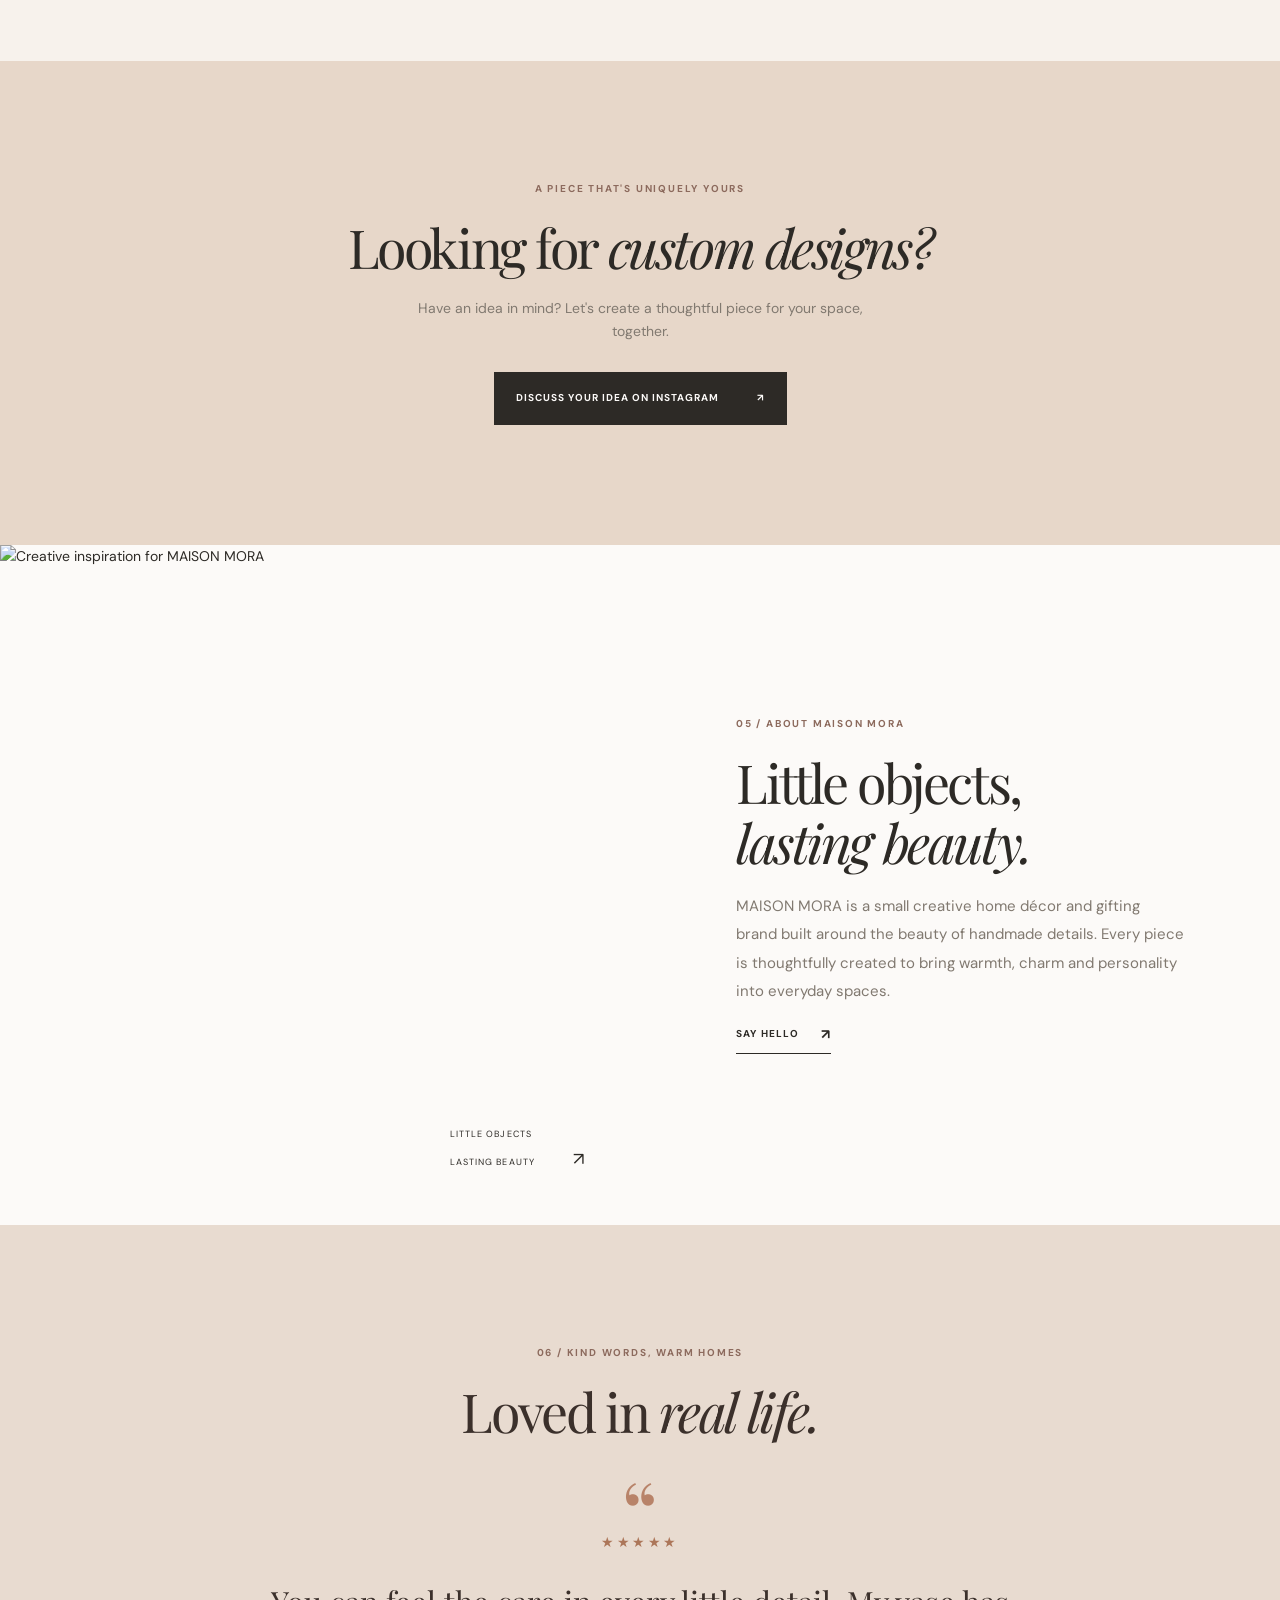
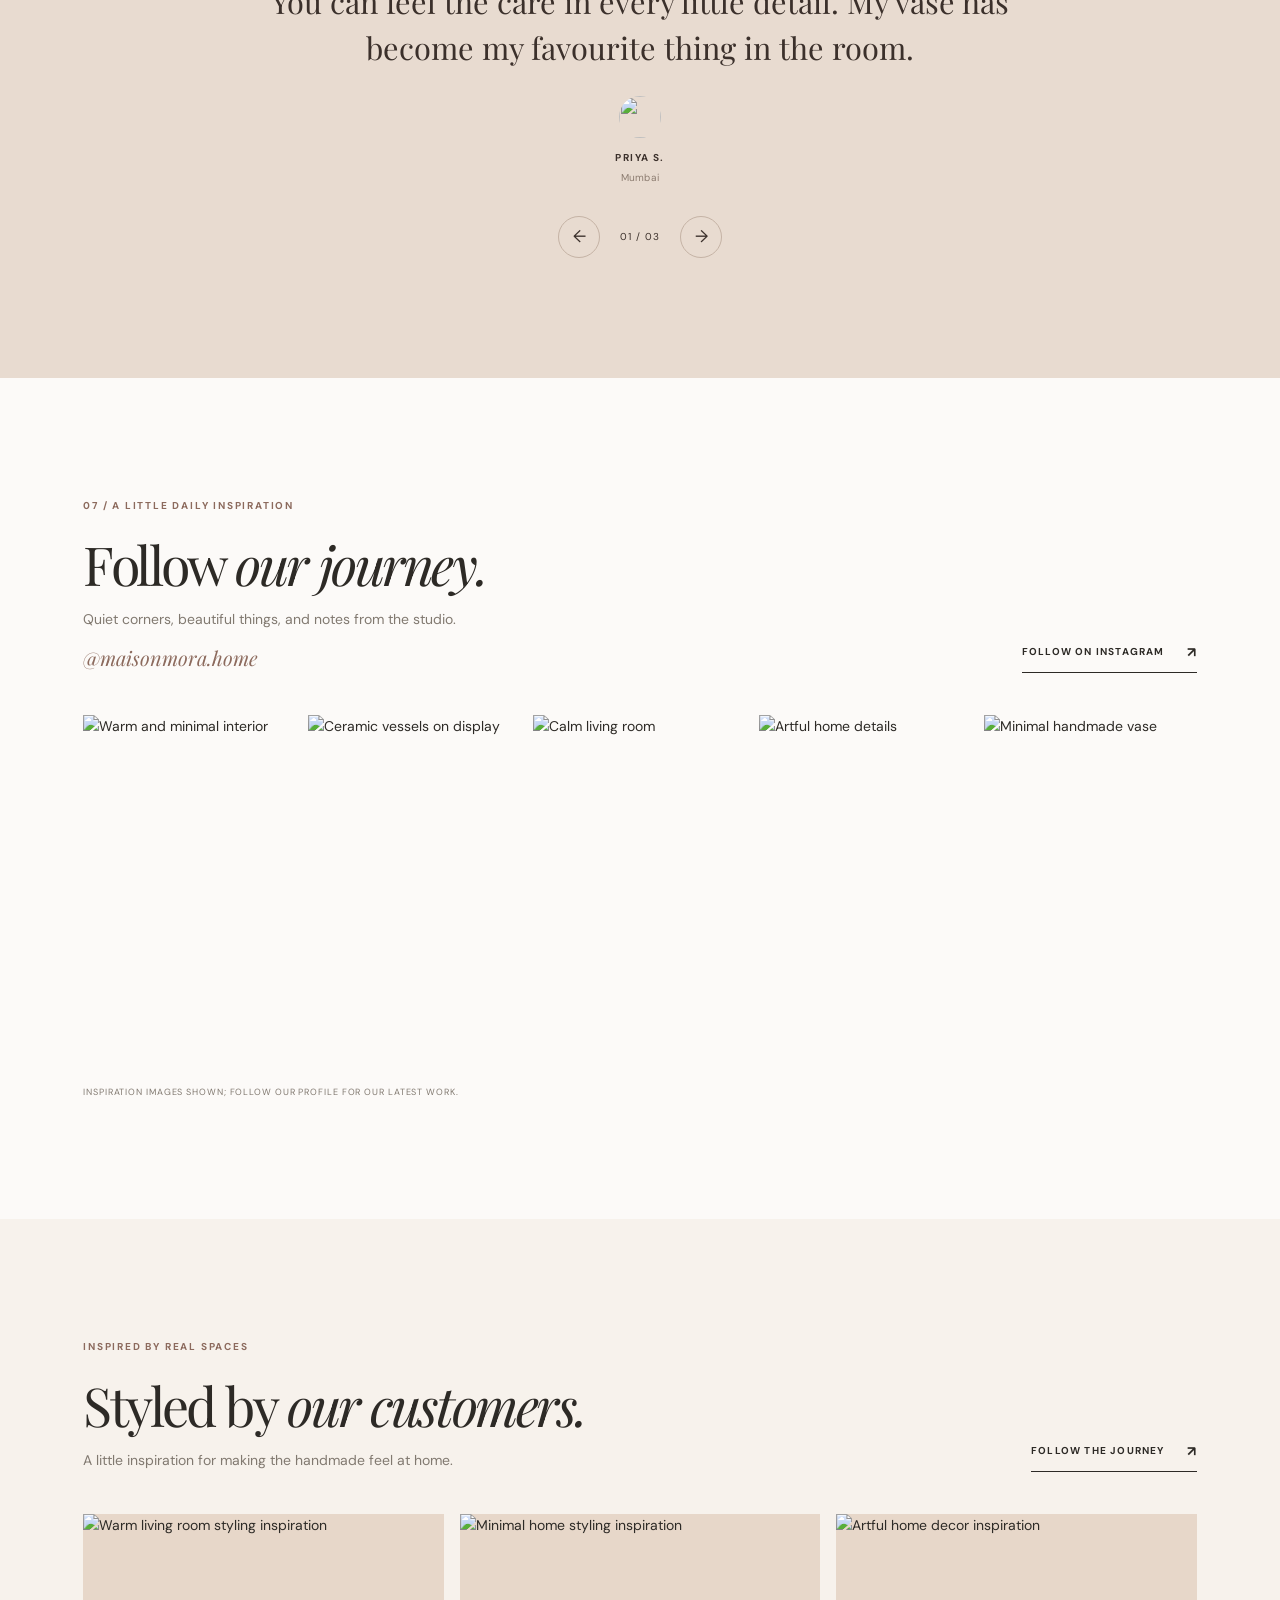
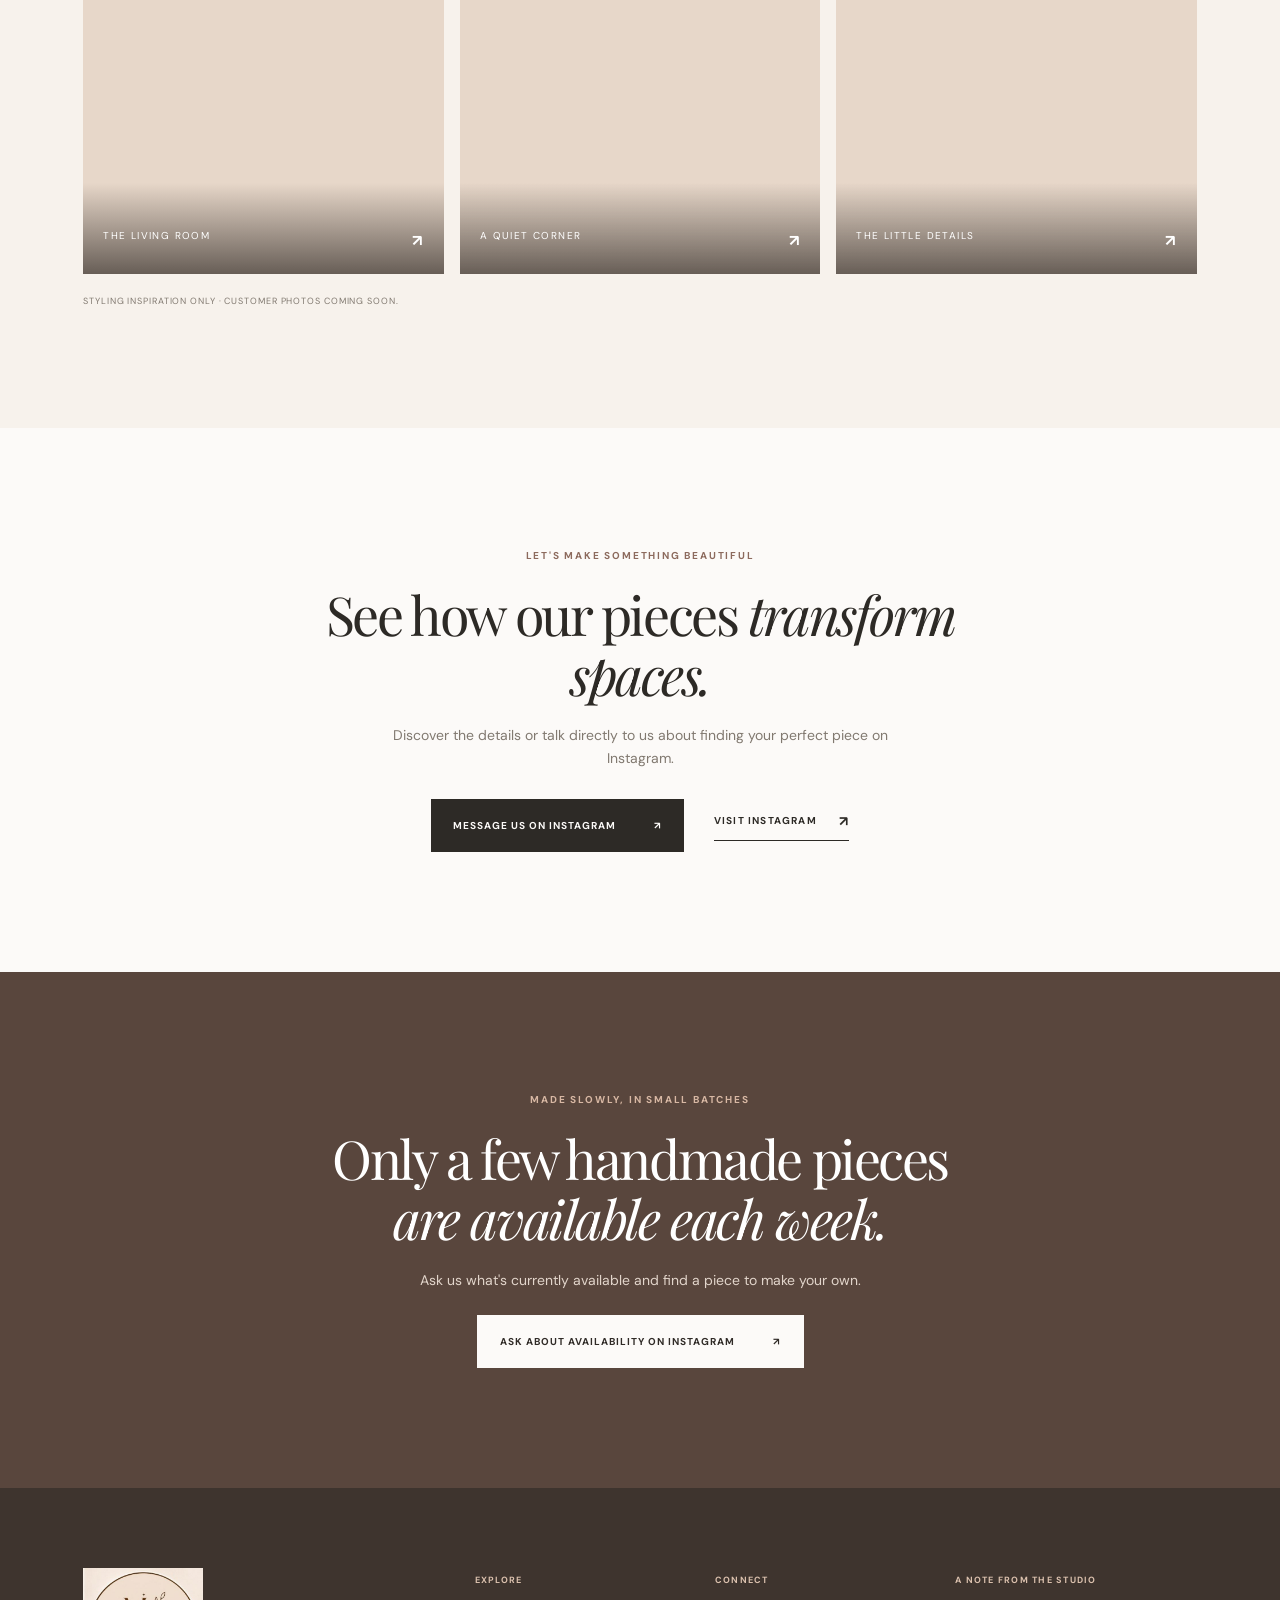
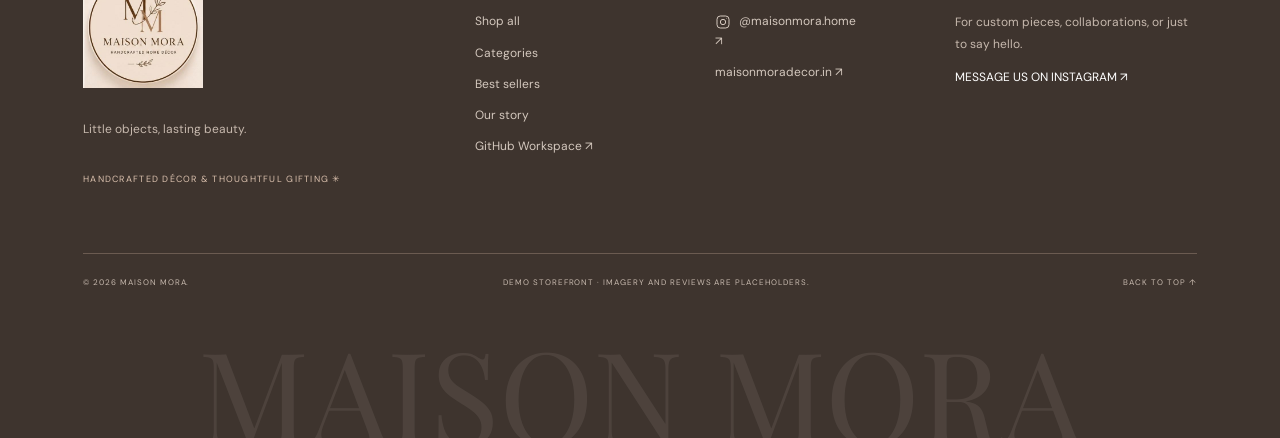
==== commit f9320740: "feat: update product filtering and sorting functionality" ====
--- a/index.html
+++ b/index.html
@@ -89,7 +89,7 @@
         <div class="filter-group"><label for="category-filter">CATEGORY</label><select id="category-filter"><option value="All">All objects</option><option>Vases</option><option>Pots</option><option>Candle Holders</option><option>Wall Decor</option><option>Table Decor</option><option>Sculptures</option><option>Accessories</option><option>Custom Designs</option></select></div>
         <div class="filter-group"><label for="price-filter">PRICE</label><select id="price-filter"><option value="all">Any price</option><option value="1000">Under ₹1,000</option><option value="2000">₹1,000 – ₹2,000</option><option value="above">Above ₹2,000</option></select></div>
         <div class="filter-group search-group"><label for="product-search">SEARCH</label><div class="input-icon"><input type="search" id="product-search" placeholder="Find something special"><span>⌕</span></div></div>
-        <div class="filter-group sort-group"><label for="sort-filter">SORT BY</label><select id="sort-filter"><option value="newest">Newest</option><option value="low">Price: Low to High</option><option value="high">Price: High to Low</option><option value="popular">Popular</option></select></div>
+        <div class="filter-group sort-group"><label for="sort-filter">SORT BY</label><select id="sort-filter"><option value="newest">Newest</option><option value="low">Price: Low to High</option><option value="high">Price: High to Low</option></select></div>
       </div>
       <div class="results-line"><span id="results-count" aria-live="polite"></span><button class="reset-filters" type="button">CLEAR FILTERS ×</button></div>
       <div class="product-grid" id="product-grid"></div>
